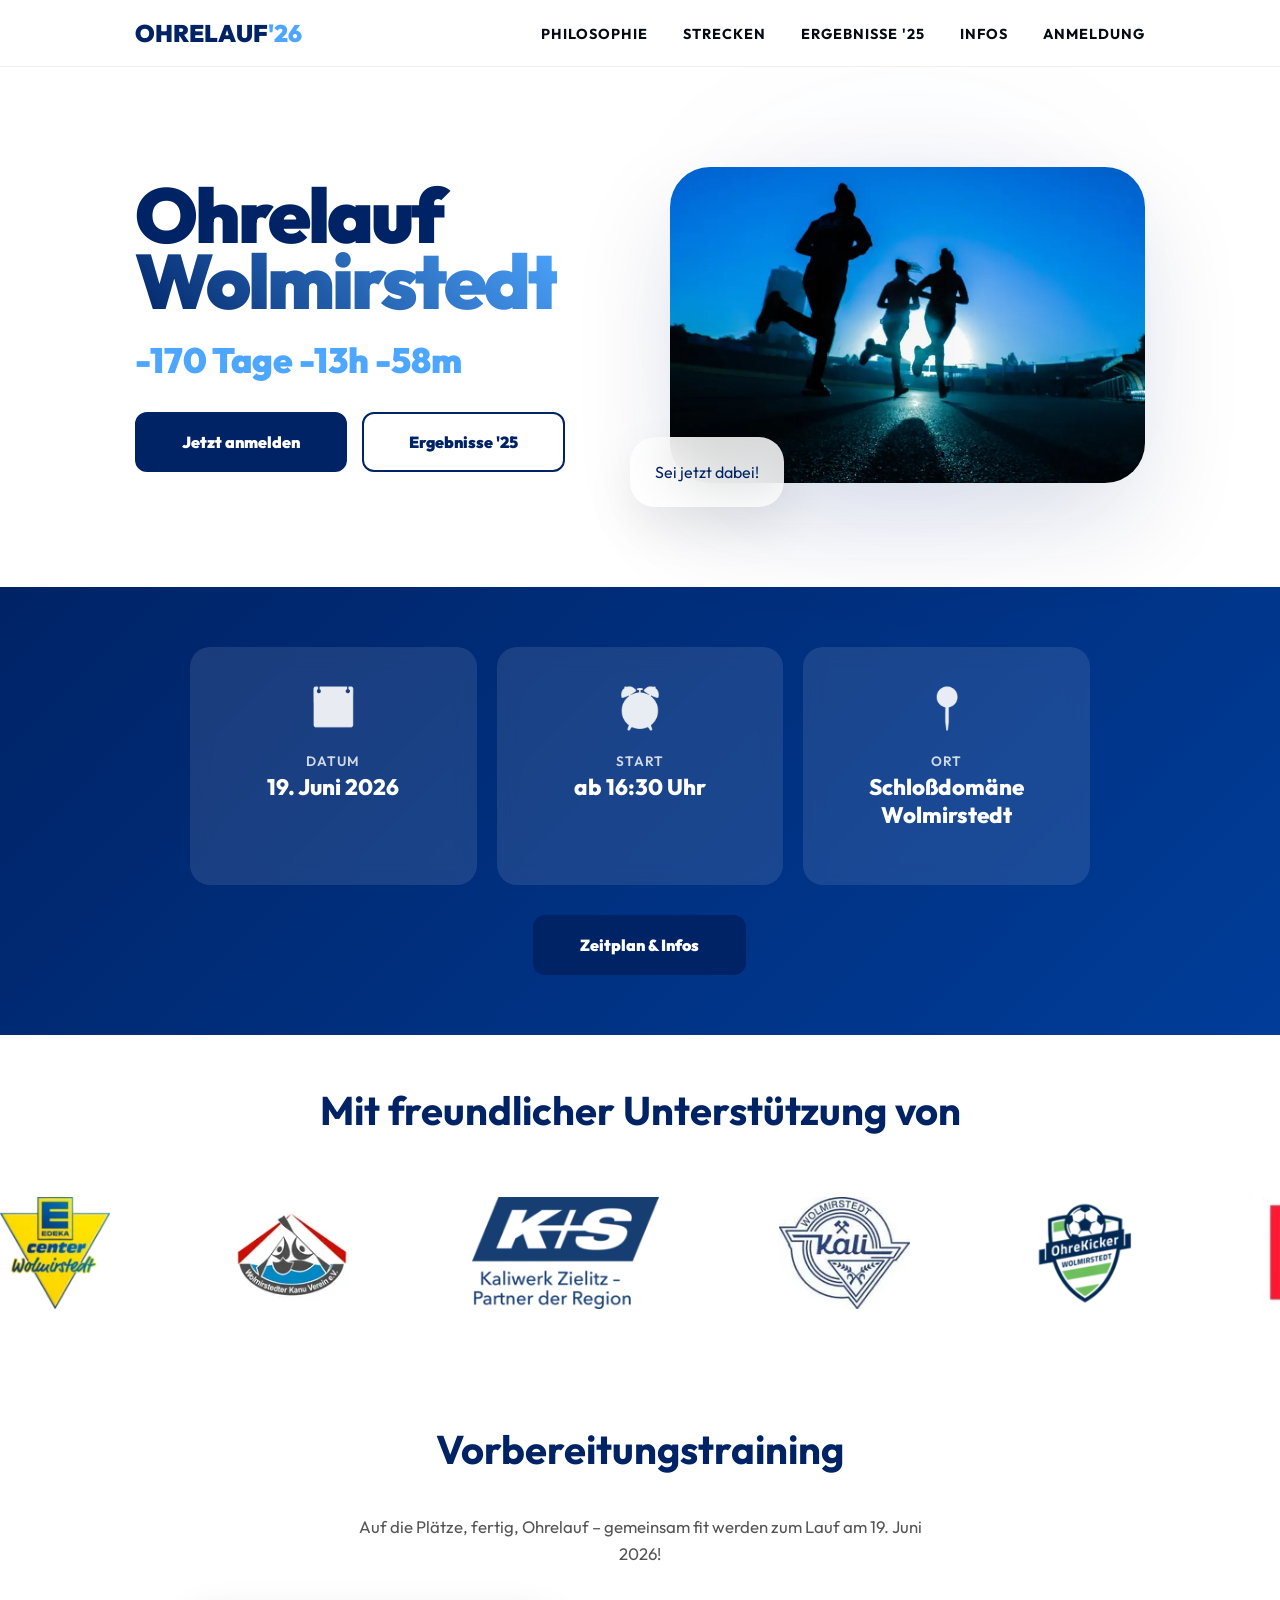
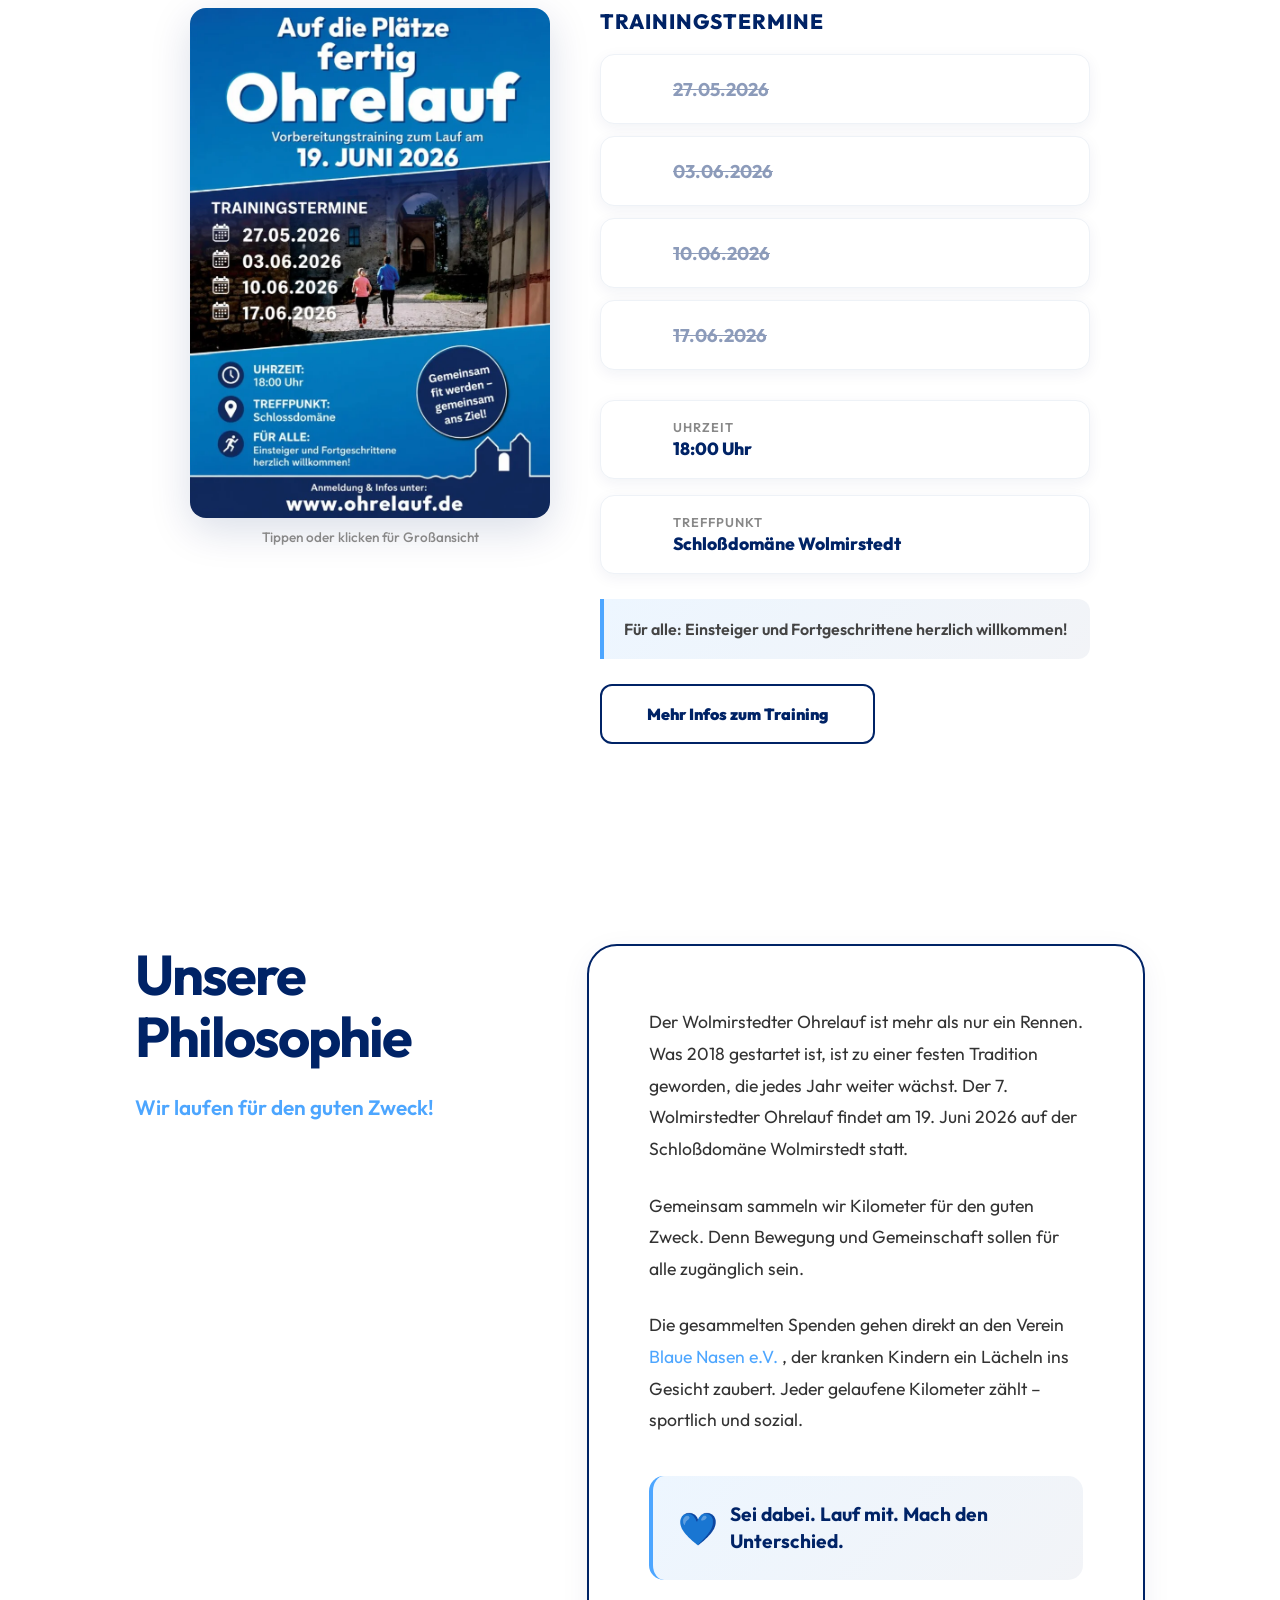
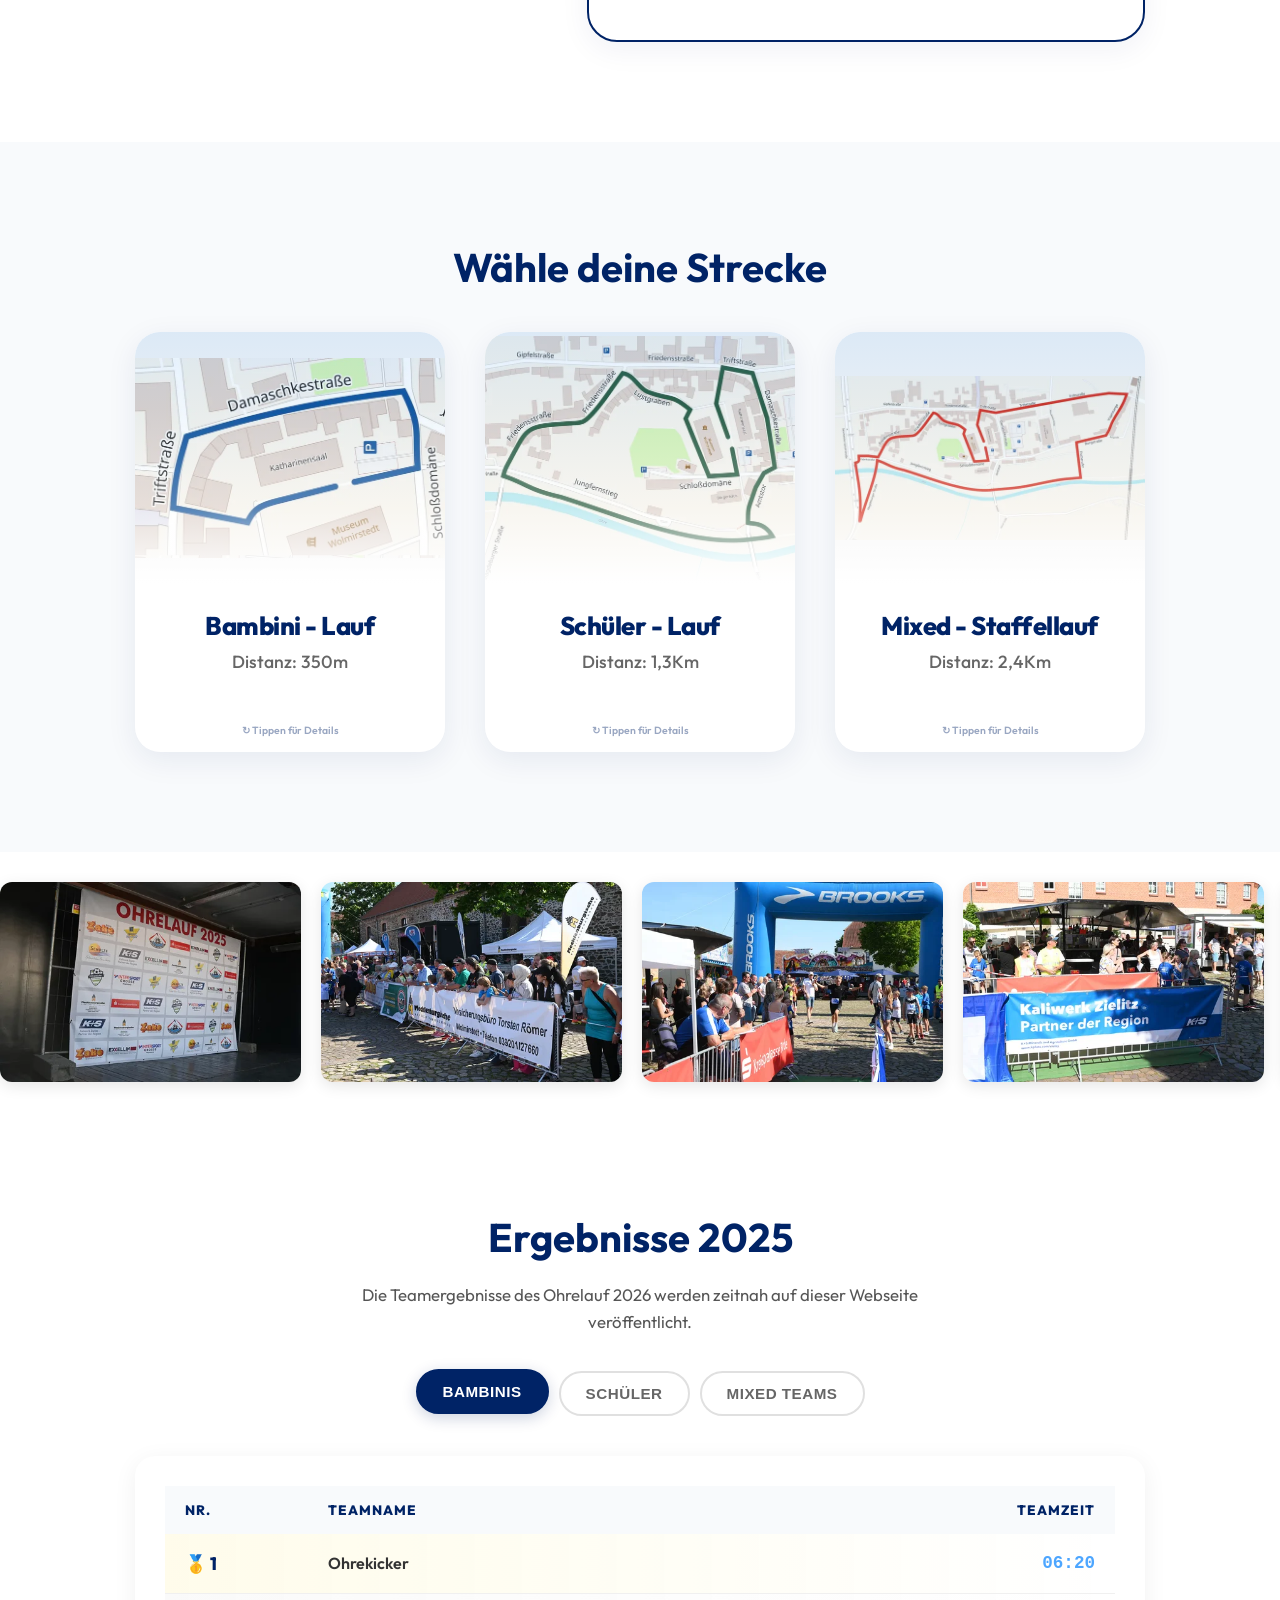
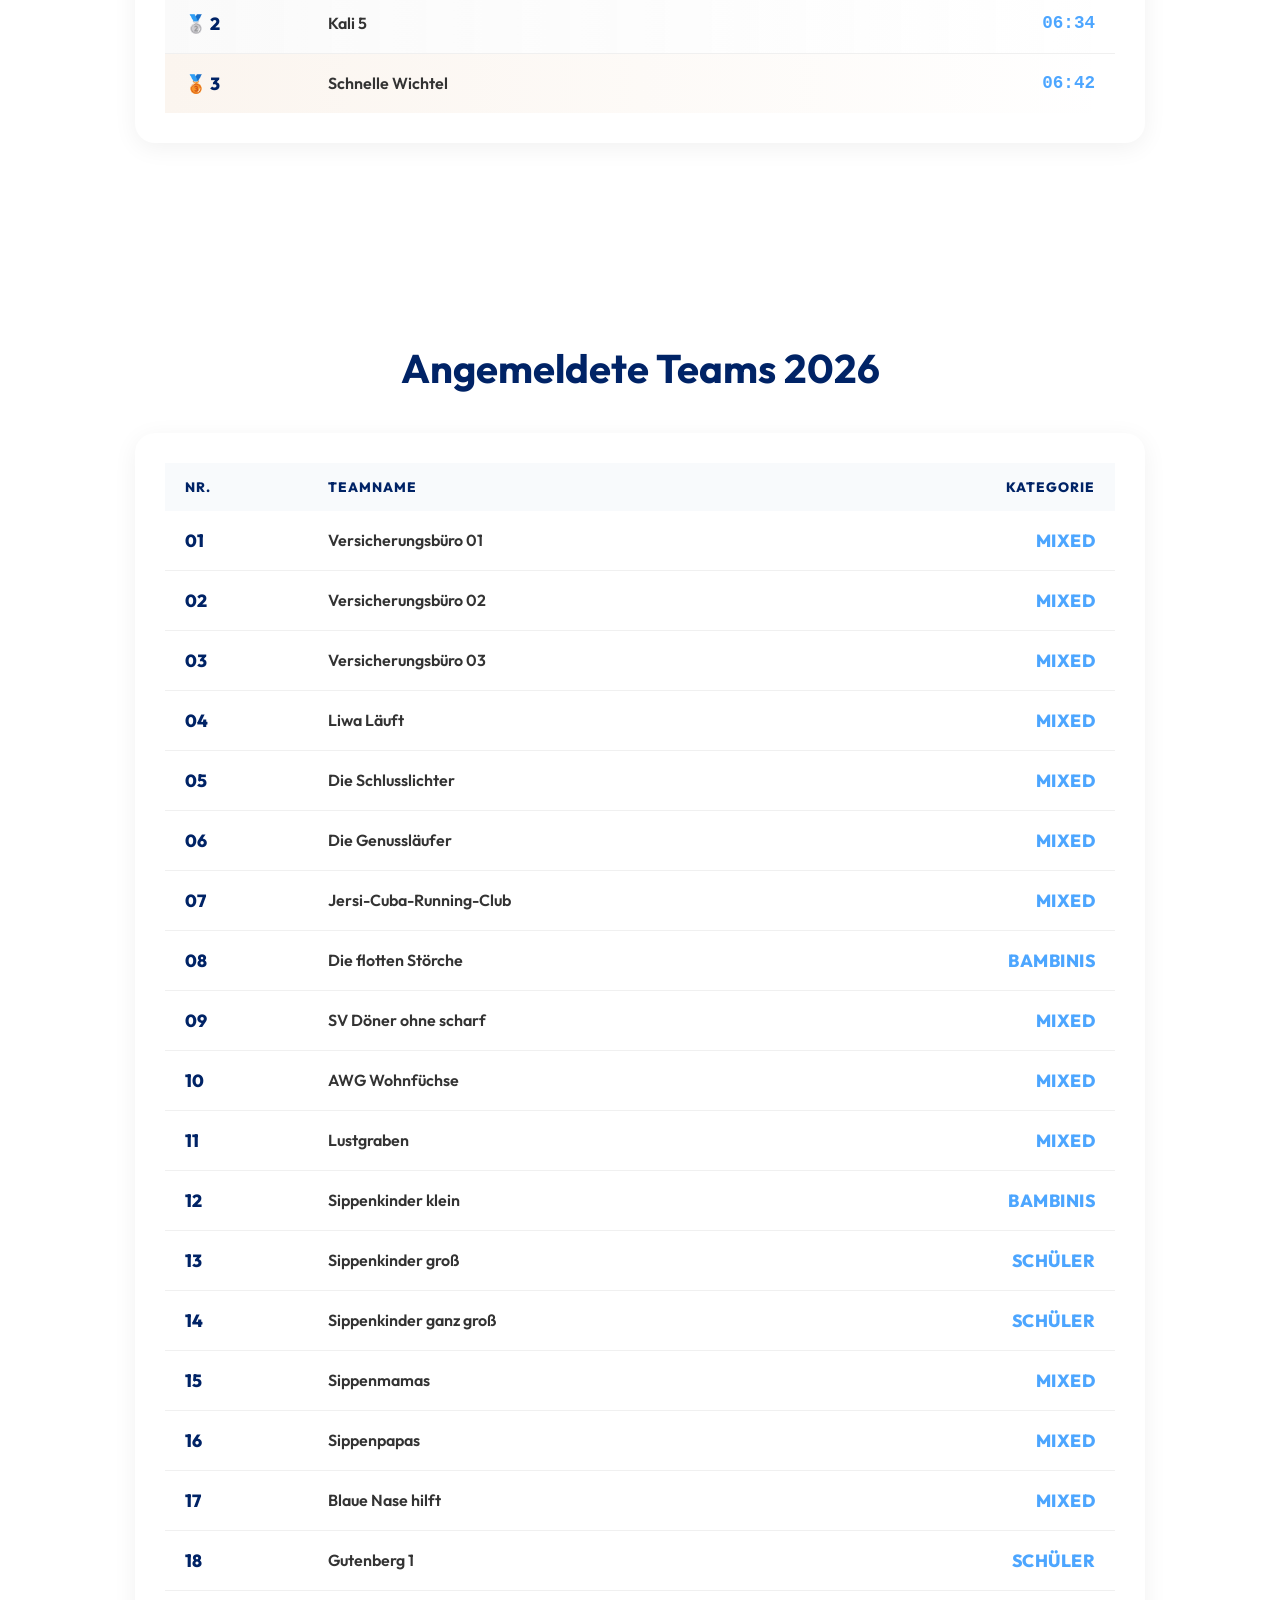
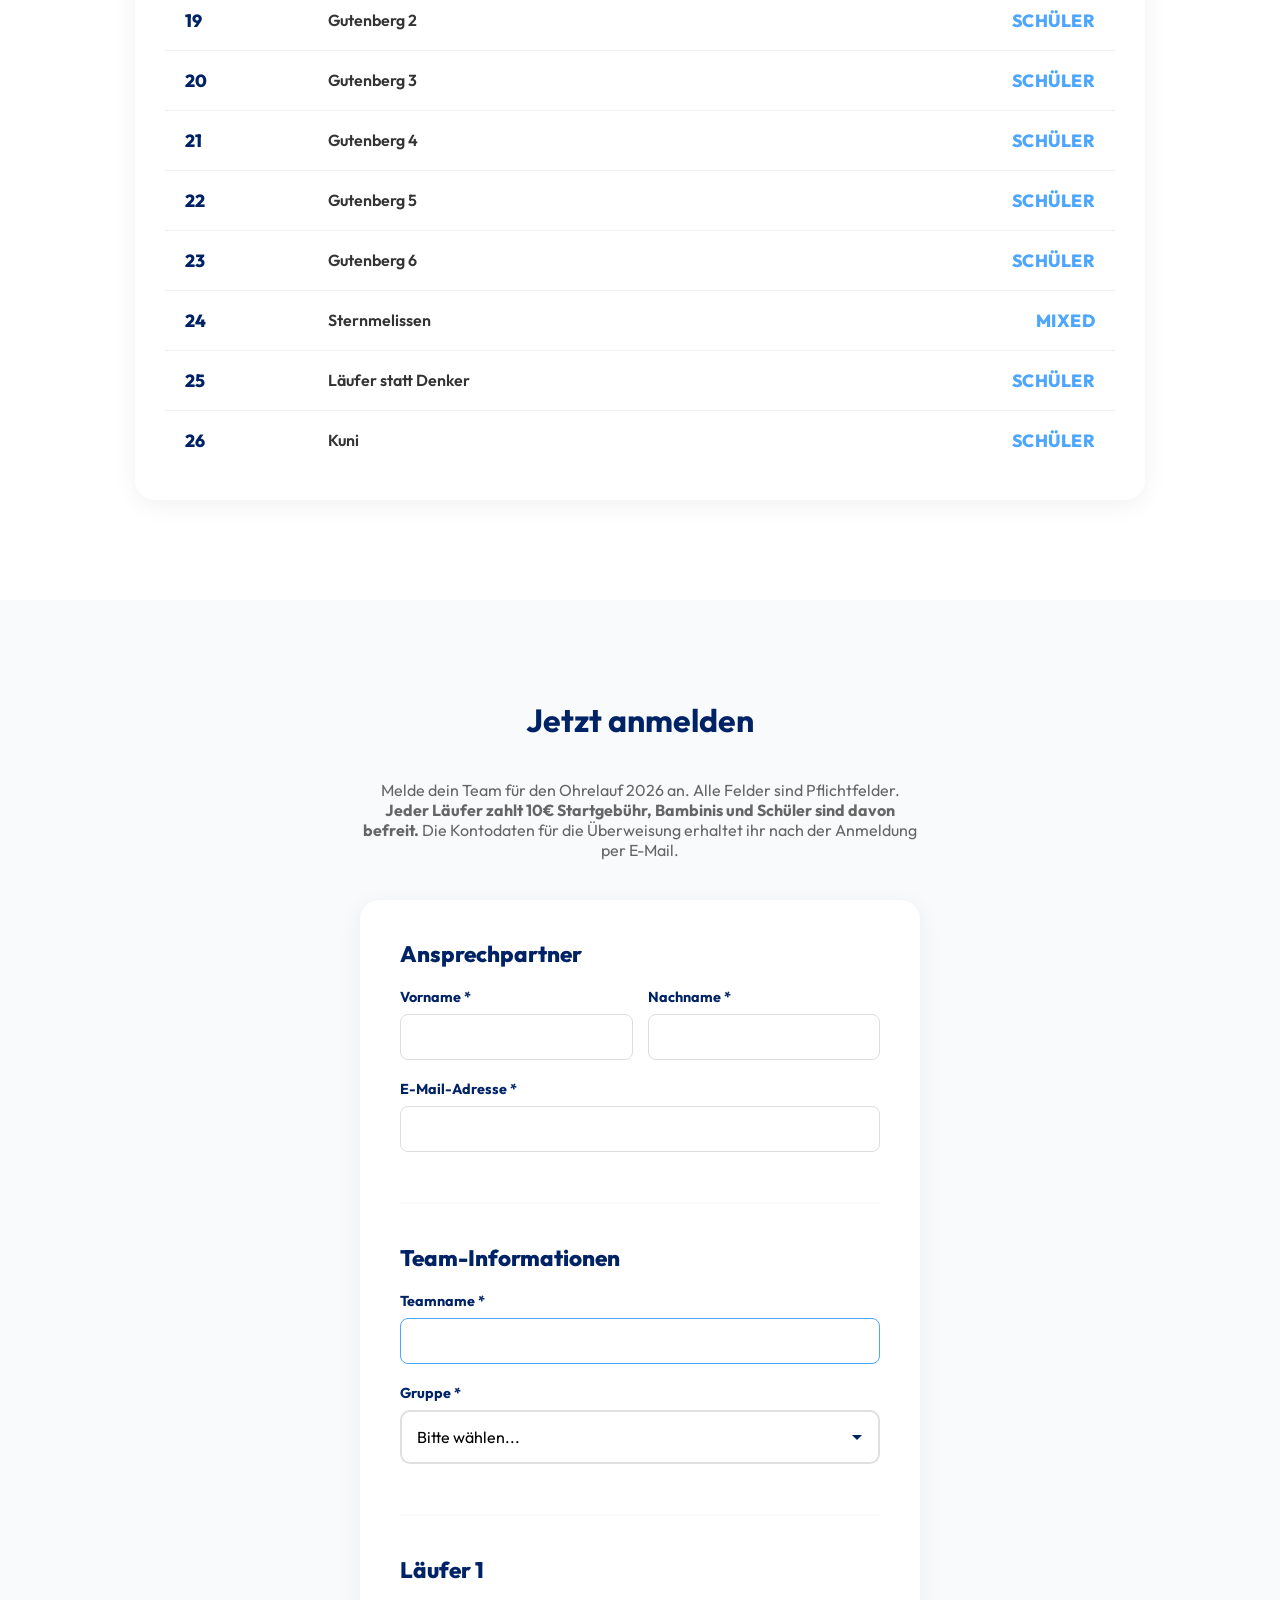
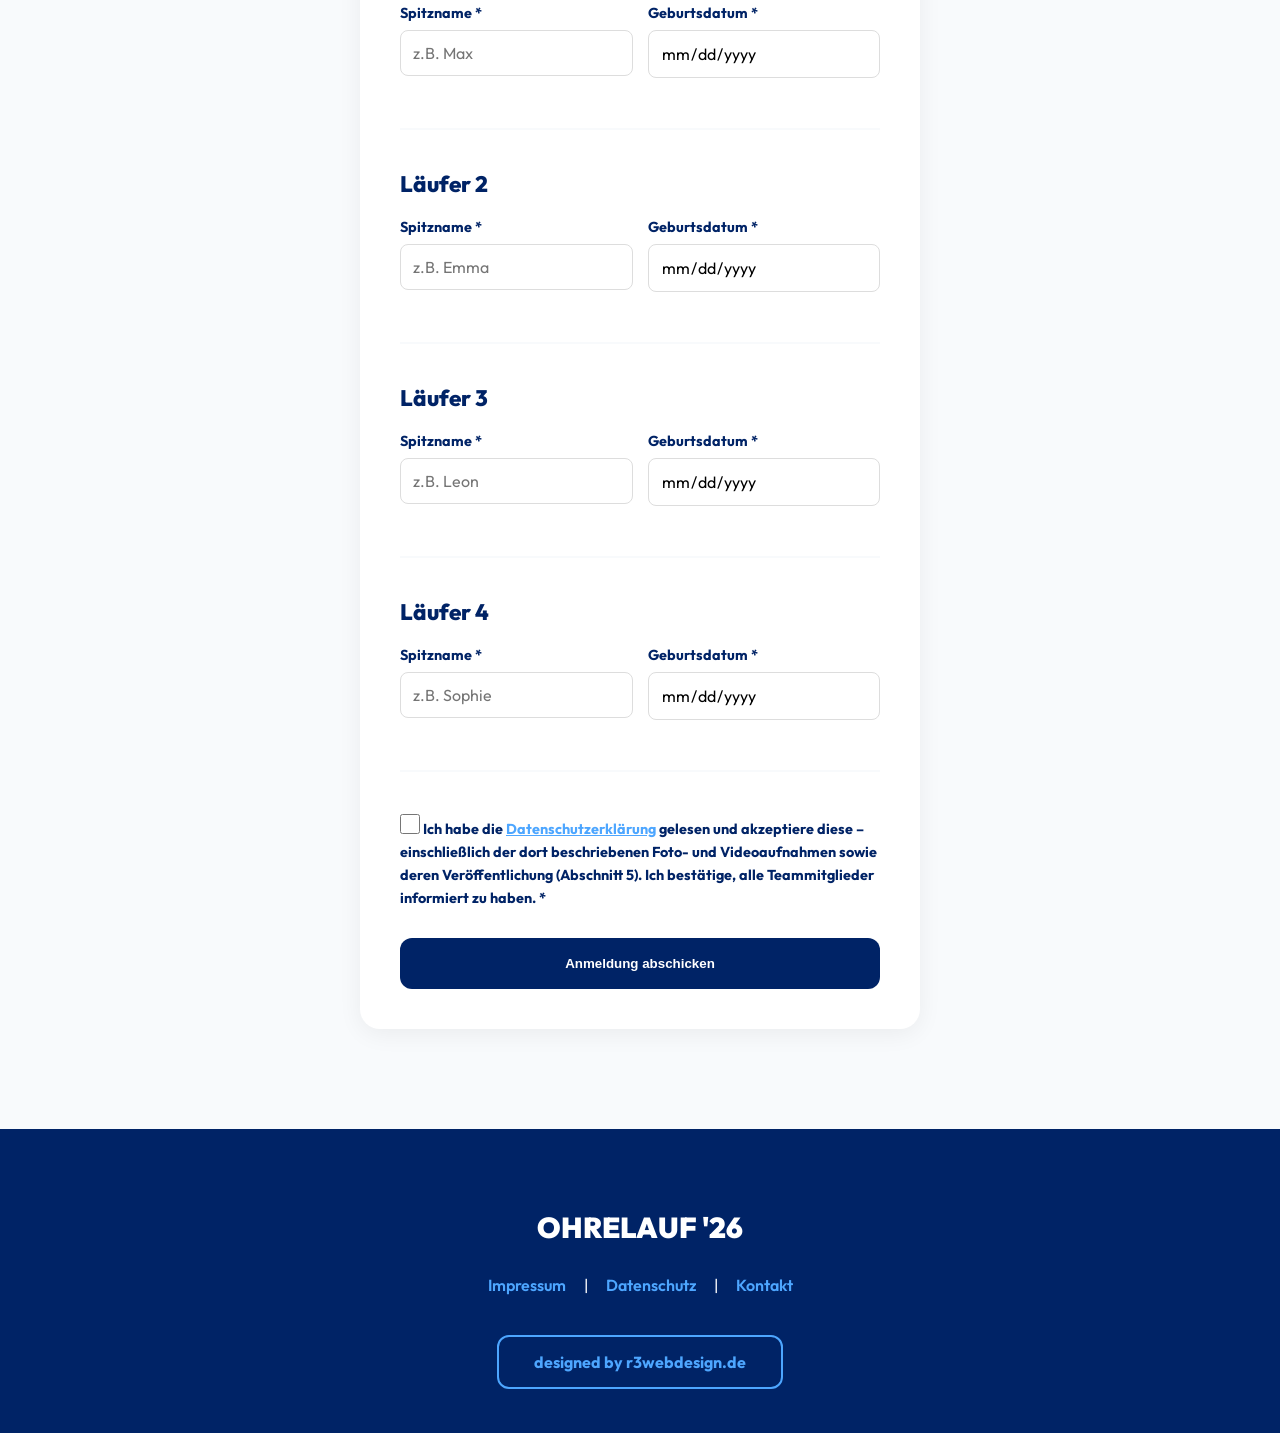
==== index.html @ 2ce55c3b "reame logos" ====
<!DOCTYPE html>
<html lang="de">
<head>
<meta charset="UTF-8">
<meta name="viewport" content="width=device-width, initial-scale=1.0, maximum-scale=1.0">
<title>Wolmirstedter Ohrelauf 2026 | Spendenlauf in Wolmirstedt</title>
<meta name="description" content="Der Wolmirstedter Ohrelauf 2026 am 19. Juni um 16:00 Uhr auf der Schloßdomäne - Ein Spendenlauf für einen guten Zweck. Unterstützt von Mecklenburgische Versicherung Torsten Römer.">

<!-- Schema.org Event Markup (JSON-LD) -->
<script type="application/ld+json">
{
"@context": "https://schema.org",
"@type": "SportsEvent",
"name": "Wolmirstedter Ohrelauf 2026",
"description": "Spendenlauf in Wolmirstedt für einen guten Zweck",
"startDate": "2026-06-19T16:00:00+02:00",
"endDate": "2026-06-19T19:00:00+02:00",
"eventStatus": "https://schema.org/EventScheduled",
"eventAttendanceMode": "https://schema.org/OfflineEventAttendanceMode",
"location": {
"@type": "Place",
"name": "Schloßdomäne Wolmirstedt",
"address": {
"@type": "PostalAddress",
"streetAddress": "Schloßdomäne",
"addressLocality": "Wolmirstedt",
"addressRegion": "Sachsen-Anhalt",
"postalCode": "39326",
"addressCountry": "DE"
}
},
"organizer": {
"@type": "Organization",
"name": "Mecklenburgische Versicherung Torsten Römer"
},
"sponsor": {
"@type": "Organization",
"name": "Mecklenburgische Versicherung Torsten Römer"
}
}
</script>

<!-- Open Graph für Social Media -->
<meta property="og:title" content="Wolmirstedter Ohrelauf 2026 | 19. Juni 2026">
<meta property="og:description" content="Spendenlauf auf der Schloßdomäne Wolmirstedt - Laufen für den guten Zweck am 19. Juni 2026 um 16:00 Uhr">
<meta property="og:type" content="website">
<meta property="og:locale" content="de_DE">

<!-- Fonts -->
<link href="https://fonts.googleapis.com/css2?family=Outfit:wght@300;400;700;900&display=swap" rel="stylesheet">
<link rel="stylesheet" href="style.css">
</head>

<body class="is-home">
<section class="mobile-splash">
<div class="splash-bg"></div>
<div class="splash-ui-stack">
<div class="hero">
<div class="title-wrap">
<span class="pre-title">WOLMIRSTEDTER</span>
<h1 class="main-title">
OHRELAUF
<span class="year">2026</span>
</h1>
</div>
<p class="sponsor-label">by Mecklenburgische Versicherung Torsten Römer</p>
</div>
<div class="bottom-group">
<div class="timer-mob">
<span id="days-count" class="days-big">--</span>
<label>Tage bis zum Start</label>
</div>
</div>
<!-- SWIPE RAUS aus bottom-group! -->
<div class="swipe-area">
<div class="arrow-up">↑</div>
<span class="swipe-text">Wischen zum Start</span>
</div>
</div>
</section>

<div class="page-wrapper">
<header class="header">
<div class="container header-grid">
<div class="logo">OHRELAUF<span>'26</span></div>
<!-- BURGER BUTTON für Mobile -->
<button id="burger-btn" class="burger-btn" aria-label="Menü">
<span></span>
<span></span>
<span></span>
</button>
<nav class="nav" id="main-nav">
<ul>
<li><a href="#philosophie">Philosophie</a></li>
<li><a href="#strecken">Strecken</a></li>
<li><a href="#ergebnisse">Ergebnisse '25</a></li>
<li><a href="infos/">Infos</a></li>
<li><a href="#anmeldung">Anmeldung</a></li>
</ul>
</nav>
</div>
</header>

<main>
<section class="hero-desktop">
<div class="container hero-grid">
<div class="hero-text">
<h1>Ohrelauf <br><span class="gradient">Wolmirstedt</span></h1>
<div id="timer-desk" class="countdown">-- Tage -- h</div>
<div class="hero-buttons">
<a href="#anmeldung" class="btn-primary">Jetzt anmelden</a>
<a href="#ergebnisse" class="btn-secondary">Ergebnisse '25</a>
</div>
</div>
<div class="hero-img-stack">
<div class="glow"></div>
<img src="images/vorhang.webp" class="main-img">
<a href="#anmeldung" class="stats-card">
<span class="val">Sei jetzt dabei!</span>
</a>
</div>
</div>
</section>

<!-- Event Info Banner -->
<section class="event-info">
<div class="container">
<div class="info-grid">
<div class="info-item">
<span class="info-icon"></span>
<div class="info-text">
<span class="info-label">Datum</span>
<span class="info-value">19. Juni 2026</span>
</div>
</div>
<div class="info-item">
<span class="info-icon"></span>
<div class="info-text">
<span class="info-label">Start</span>
<span class="info-value">ab 16:30 Uhr</span>
</div>
</div>
<a href="https://www.google.com/maps/dir/?api=1&destination=Schloßdomäne,39326+Wolmirstedt" 
target="_blank" 
class="info-item clickable">
<span class="info-icon"></span>
<div class="info-text">
<span class="info-label">Ort</span>
<span class="info-value">Schloßdomäne Wolmirstedt</span>
<span class="info-hint">→ Route planen</span>
</div>
</a>
<a href="infos/" class="btn-primary info-grid-cta">Zeitplan & Infos</a>
</div>
</div>
</section>

<section class="logo-marquee-section" aria-label="Partner und Unterstützer">
<h2 class="section-title centered">Mit freundlicher Unterstützung von</h2>
<div class="marquee logo-marquee">
<div class="marquee-content" id="logo-marquee-content">
<img src="images/logos/edeka-wolmirstedt.webp" alt="Edeka Wolmirstedt" class="logo-marquee-img" width="118" height="120" loading="lazy" decoding="async">
<img src="images/logos/kanuverein.webp" alt="Kanuverein" class="logo-marquee-img" width="131" height="120" loading="lazy" decoding="async">
<img src="images/logos/ks-zielitz.webp" alt="K + S Zielitz" class="logo-marquee-img" width="200" height="120" loading="lazy" decoding="async">
<img src="images/logos/sv-kali-zielitz.webp" alt="SV Kali Zielitz" class="logo-marquee-img" width="140" height="120" loading="lazy" decoding="async">
<img src="images/logos/ohre-kicker.webp" alt="Ohre Kicker" class="logo-marquee-img" width="120" height="120" loading="lazy" decoding="async">
<img src="images/logos/sparkasse-boerde.webp" alt="Sparkasse Börde" class="logo-marquee-img" width="200" height="95" loading="lazy" decoding="async">
<img src="images/logos/mecklenburgische-roemer.webp" alt="Mecklenburgische Torsten Römer" class="logo-marquee-img" width="194" height="120" loading="lazy" decoding="async">
</div>
</div>
</section>

<section id="vorbereitung" class="section training-section">
<div class="container">
<h2 class="section-title centered">Vorbereitungs&shy;training</h2>
<p class="training-intro centered">Auf die Plätze, fertig, Ohrelauf – gemeinsam fit werden zum Lauf am 19. Juni 2026!</p>
<div class="training-grid">
<figure class="training-flyer-wrap">
<img src="images/training-flyer-400.webp"
srcset="images/training-flyer-400.webp 400w, images/training-flyer-800.webp 723w"
sizes="(min-width: 900px) 420px, calc(100% - 40px)"
alt="Flyer Vorbereitungstraining Ohrelauf: Termine 27.05., 03.06., 10.06. und 17.06.2026, jeweils 18:00 Uhr, Treffpunkt Schloßdomäne Wolmirstedt"
class="training-flyer"
onclick="openLightbox('images/training-flyer.webp')"
loading="lazy"
width="723"
height="1024">
<figcaption class="training-flyer-hint">Tippen oder klicken für Großansicht</figcaption>
</figure>
<div class="training-details">
<h3 class="training-details-title">Trainingstermine</h3>
<ul class="training-dates">
<li class="training-date" data-date="2026-05-27">
<span class="info-icon" aria-hidden="true"></span>
<time datetime="2026-05-27">27.05.2026</time>
</li>
<li class="training-date" data-date="2026-06-03">
<span class="info-icon" aria-hidden="true"></span>
<time datetime="2026-06-03">03.06.2026</time>
</li>
<li class="training-date" data-date="2026-06-10">
<span class="info-icon" aria-hidden="true"></span>
<time datetime="2026-06-10">10.06.2026</time>
</li>
<li class="training-date" data-date="2026-06-17">
<span class="info-icon" aria-hidden="true"></span>
<time datetime="2026-06-17">17.06.2026</time>
</li>
</ul>
<div class="training-meta">
<div class="training-meta-item">
<span class="info-icon" aria-hidden="true"></span>
<div>
<span class="training-meta-label">Uhrzeit</span>
<span class="training-meta-value">18:00 Uhr</span>
</div>
</div>
<div class="training-meta-item">
<span class="info-icon" aria-hidden="true"></span>
<div>
<span class="training-meta-label">Treffpunkt</span>
<a href="https://www.google.com/maps/dir/?api=1&destination=Schloßdomäne,39326+Wolmirstedt" target="_blank" rel="noopener noreferrer" class="training-meta-value training-meta-link">Schloßdomäne Wolmirstedt</a>
</div>
</div>
</div>
<p class="training-note">Für alle: Einsteiger und Fortgeschrittene herzlich willkommen!</p>
<a href="infos/#vorbereitung" class="btn-secondary training-more-link">Mehr Infos zum Training</a>
</div>
</div>
</div>
</section>

<section id="philosophie" class="section">
<div class="container">
<div class="philosophy-grid">
<!-- Linke Seite: Headline & Tagline -->
<div class="phil-left">
<h2 class="section-title">Unsere<br>Philosophie</h2>
<p class="phil-tagline">Wir laufen für den guten Zweck!</p>
</div>
<!-- Rechte Seite: Content -->
<div class="phil-right">
<p class="phil-text">
Der Wolmirstedter Ohrelauf ist mehr als nur ein Rennen. Was 2018 gestartet ist, 
ist zu einer festen Tradition geworden, die jedes Jahr weiter wächst. Der 7. Wolmirstedter Ohrelauf
findet am 19. Juni 2026 auf der Schloßdomäne Wolmirstedt statt.
</p>
<p class="phil-text">
Gemeinsam sammeln wir Kilometer für den guten Zweck. Denn Bewegung und Gemeinschaft sollen 
für alle zugänglich sein.
</p>
<p class="phil-text">
Die gesammelten Spenden gehen direkt an den Verein <a style="text-decoration: none;" href="https://www.blauenasehilft.de/" target="_blank" rel="noopener noreferrer">
<span style="color: var(--brand-light);">Blaue Nasen e.V.</span>
</a>, 
der kranken Kindern ein Lächeln ins Gesicht zaubert. Jeder gelaufene Kilometer 
zählt – sportlich und sozial.
</p>
<div class="phil-cta">
<span class="cta-icon">💙</span>
<span>Sei dabei. Lauf mit. Mach den Unterschied.</span>
</div>
</div>
</div>
</div>
</section>

<section id="strecken" class="section gray">
<div class="container">
<h2 class="section-title centered">Wähle deine Strecke</h2>
<div class="card-grid">
<!-- Karte 1 -->
<div class="flip-card" onclick="this.classList.toggle('flipped')">
<div class="card-inner">
<div class="card-front">
<div class="c-img"><img src="images/strecke_01.webp" alt="Streckenplan Bambini-Lauf: 350 Meter, Route blau" width="640" height="413" loading="lazy" decoding="async"></div>
<div class="c-content">
<h3>Bambini - Lauf</h3>
<p>Distanz: 350m</p>
<span class="card-hint">↻ Tippen für Details</span>
</div>
</div>
<div class="card-back">
<h3>Details</h3>
<p>Start: 16:45 Uhr<br>Distanz: 350m<br>Route: Blau<br>Alter: Bis 7Jahre</p>
<span class="card-hint">↻ Zurück</span>
</div>
</div>
</div>
<!-- Karte 2 -->
<div class="flip-card" onclick="this.classList.toggle('flipped')">
<div class="card-inner">
<div class="card-front">
<div class="c-img"><img src="images/strecke_02.webp" alt="Streckenplan Schüler-Lauf: 1,3 km, Route grün" width="640" height="503" loading="lazy" decoding="async"></div>
<div class="c-content">
<h3>Schüler - Lauf</h3>
<p>Distanz: 1,3Km</p>
<span class="card-hint">↻ Tippen für Details</span>
</div>
</div>
<div class="card-back">
<h3>Details</h3>
<p>Start: 17:00 Uhr<br>Distanz: 1,3 Km<br>Route: Grün<br>Alter: Bis 16 Jahren</p>
<span class="card-hint">↻ Zurück</span>
</div>
</div>
</div>
<!-- Karte 3 -->
<div class="flip-card" onclick="this.classList.toggle('flipped')">
<div class="card-inner">
<div class="card-front">
<div class="c-img"><img src="images/strecke_03.webp" alt="Streckenplan Mixed-Staffellauf: 2,4 km, Route rot" width="640" height="340" loading="lazy" decoding="async"></div>
<div class="c-content">
<h3>Mixed - Staffellauf</h3>
<p>Distanz: 2,4Km</p>
<span class="card-hint">↻ Tippen für Details</span>
</div>
</div>
<div class="card-back">
<h3>Details</h3>
<p>Start: 17:45 Uhr<br>Distanz: 2,4 Km<br>Route: Rot<br>4er Teams Mixed</p>
<span class="card-hint">↻ Zurück</span>
</div>
</div>
</div>
</div>
</div>
</section>

<!-- FOTO ENDLOS SCHLEFIE -->

<section class="photo-marquee-section">
<div class="marquee">
<div class="marquee-content" id="marquee-content">
<img src="images/rueckblick1-thumb.webp" data-full="images/rueckblick1.webp" alt="Laufbild vom Ohrelauf" class="marquee-img" width="320" height="200" loading="lazy" decoding="async" onclick="openLightbox(this.dataset.full)">
<img src="images/rueckblick2-thumb.webp" data-full="images/rueckblick2.webp" alt="Laufbild vom Ohrelauf" class="marquee-img" width="320" height="200" loading="lazy" decoding="async" onclick="openLightbox(this.dataset.full)">
<img src="images/rueckblick3-thumb.webp" data-full="images/rueckblick3.webp" alt="Laufbild vom Ohrelauf" class="marquee-img" width="320" height="200" loading="lazy" decoding="async" onclick="openLightbox(this.dataset.full)">
<img src="images/rueckblick4-thumb.webp" data-full="images/rueckblick4.webp" alt="Laufbild vom Ohrelauf" class="marquee-img" width="320" height="200" loading="lazy" decoding="async" onclick="openLightbox(this.dataset.full)">
<img src="images/rueckblick5-thumb.webp" data-full="images/rueckblick5.webp" alt="Laufbild vom Ohrelauf" class="marquee-img" width="320" height="200" loading="lazy" decoding="async" onclick="openLightbox(this.dataset.full)">
<img src="images/rueckblick6-thumb.webp" data-full="images/rueckblick6.webp" alt="Laufbild vom Ohrelauf" class="marquee-img" width="320" height="200" loading="lazy" decoding="async" onclick="openLightbox(this.dataset.full)">
<img src="images/rueckblick7-thumb.webp" data-full="images/rueckblick7.webp" alt="Laufbild vom Ohrelauf" class="marquee-img" width="320" height="200" loading="lazy" decoding="async" onclick="openLightbox(this.dataset.full)">
<img src="images/rueckblick8-thumb.webp" data-full="images/rueckblick8.webp" alt="Laufbild vom Ohrelauf" class="marquee-img" width="320" height="200" loading="lazy" decoding="async" onclick="openLightbox(this.dataset.full)">
<img src="images/rueckblick9-thumb.webp" data-full="images/rueckblick9.webp" alt="Laufbild vom Ohrelauf" class="marquee-img" width="320" height="200" loading="lazy" decoding="async" onclick="openLightbox(this.dataset.full)">
<img src="images/rueckblick10-thumb.webp" data-full="images/rueckblick10.webp" alt="Laufbild vom Ohrelauf" class="marquee-img" width="320" height="200" loading="lazy" decoding="async" onclick="openLightbox(this.dataset.full)">
<img src="images/rueckblick11-thumb.webp" data-full="images/rueckblick11.webp" alt="Laufbild vom Ohrelauf" class="marquee-img" width="320" height="200" loading="lazy" decoding="async" onclick="openLightbox(this.dataset.full)">
<img src="images/rueckblick12-thumb.webp" data-full="images/rueckblick12.webp" alt="Laufbild vom Ohrelauf" class="marquee-img" width="320" height="200" loading="lazy" decoding="async" onclick="openLightbox(this.dataset.full)">
<img src="images/rueckblick13-thumb.webp" data-full="images/rueckblick13.webp" alt="Laufbild vom Ohrelauf" class="marquee-img" width="320" height="200" loading="lazy" decoding="async" onclick="openLightbox(this.dataset.full)">
<img src="images/rueckblick14-thumb.webp" data-full="images/rueckblick14.webp" alt="Laufbild vom Ohrelauf" class="marquee-img" width="320" height="200" loading="lazy" decoding="async" onclick="openLightbox(this.dataset.full)">
<img src="images/rueckblick15-thumb.webp" data-full="images/rueckblick15.webp" alt="Laufbild vom Ohrelauf" class="marquee-img" width="320" height="200" loading="lazy" decoding="async" onclick="openLightbox(this.dataset.full)">
</div>
</div>
</section>

<section id="ergebnisse" class="section">
<div class="container">
<h2 class="section-title centered">Ergebnisse 2025</h2>
<p class="results-intro centered">Die Teamergebnisse des Ohrelauf 2026 werden zeitnah auf dieser Webseite veröffentlicht.</p>
<!-- Tab Navigation -->
<div class="results-tabs">
<button class="tab-btn active" data-tab="bambinis">Bambinis</button>
<button class="tab-btn" data-tab="schueler">Schüler</button>
<button class="tab-btn" data-tab="mixed">Mixed Teams</button>
</div>
<!-- Tab Content wird dynamisch geladen -->
<div class="results-wrap">
<div class="tab-panel active" id="bambinis">
<table class="results" id="table-bambinis">
<!-- Wird per JS gefüllt -->
</table>
</div>
<div class="tab-panel is-hidden" id="schueler">
<table class="results" id="table-schueler">
<!-- Wird per JS gefüllt -->
</table>
</div>
<div class="tab-panel is-hidden" id="mixed">
<table class="results" id="table-mixed">
<!-- Wird per JS gefüllt -->
</table>
</div>
</div>
</div>
</section>

<section id="starterliste" class="section">
<div class="container">
<h2 class="section-title centered">Angemeldete Teams 2026</h2>
<div class="results-wrap">
<table class="results">
<thead>
<tr>
<th>Nr.</th>
<th>Teamname</th>
<th>Kategorie</th>
</tr>
</thead>
<tbody id="teams-list-body">
</tbody>
</table>
</div>
</div>
</section>

<section id="anmeldung" class="section gray">
<div class="container-small">
<h2 class="section-title centered">Jetzt anmelden</h2>
<p class="centered" style="margin-bottom: 40px; color: #666;">
Melde dein Team für den Ohrelauf 2026 an. Alle Felder sind Pflichtfelder. <strong>Jeder Läufer zahlt 10€ Startgebühr,
Bambinis und Schüler sind davon befreit.
</strong>
Die Kontodaten für die Überweisung erhaltet ihr nach der Anmeldung per E-Mail.
</p>
<form action="https://api.web3forms.com/submit" method="POST" class="anmelde-form" id="anmeldeForm">
<!-- Web3Forms Config -->
<input type="hidden" name="access_key" value="db1440e4-b9d3-40d4-81d2-76eededdca7c">
<input type="hidden" name="subject" value="Neue Anmeldung für den Ohrelauf 2026">
<input type="hidden" name="from_name" value="Ohrelauf Webseite">
<input type="checkbox" name="botcheck" class="hidden" style="display: none;">
<!-- Ansprechpartner -->
<div class="form-section">
<h3 class="form-section-title">Ansprechpartner</h3>
<div class="form-row">
<div class="form-group">
<label for="vorname">Vorname *</label>
<input type="text" id="vorname" name="Vorname_Ansprechpartner" required>
</div>
<div class="form-group">
<label for="nachname">Nachname *</label>
<input type="text" id="nachname" name="Nachname_Ansprechpartner" required>
</div>
</div>
<div class="form-group">
<label for="email">E-Mail-Adresse *</label>
<input type="email" id="email" name="email" required>
</div>
</div>

<!-- Team-Informationen -->
<div class="form-section">
<h3 class="form-section-title">Team-Informationen</h3>
<div class="form-group">
<label for="teamname">Teamname *</label>
<input type="text" id="teamname" name="TEAM_NAME" required style="font-weight: bold; border-color: var(--brand-light);">
</div>
<div class="form-group">
<label for="gruppe">Gruppe *</label>
<select id="gruppe" name="Gewählte_Startgruppe" required>
<option value="">Bitte wählen...</option>
<option value="Bambinis">Bambinis (bis 7 Jahre)</option>
<option value="Schüler">Schüler (8-18 Jahre)</option>
<option value="Mixed">Mixed (über 18 Jahre)</option>
</select>
</div>
</div>

<!-- Läufer 1 -->
<div class="form-section">
<h3 class="form-section-title">Läufer 1</h3>
<div class="form-row">
<div class="form-group">
<label for="laufer1_spitzname">Spitzname *</label>
<input type="text" id="laufer1_spitzname" name="Läufer_1_Name" placeholder="z.B. Max" required>
</div>
<div class="form-group">
<label for="laufer1_geburtsdatum">Geburtsdatum *</label>
<input type="date" id="laufer1_geburtsdatum" name="Läufer_1_Geburt" placeholder="TT.MM.JJJJ" required>
</div>
</div>
</div>

<!-- Läufer 2 -->
<div class="form-section">
<h3 class="form-section-title">Läufer 2</h3>
<div class="form-row">
<div class="form-group">
<label for="laufer2_spitzname">Spitzname *</label>
<input type="text" id="laufer2_spitzname" name="Läufer_2_Name" placeholder="z.B. Emma" required>
</div>
<div class="form-group">
<label for="laufer2_geburtsdatum">Geburtsdatum *</label>
<input type="date" id="laufer2_geburtsdatum" name="Läufer_2_Geburt" placeholder="TT.MM.JJJJ" required>
</div>
</div>
</div>

<!-- Läufer 3 -->
<div class="form-section">
<h3 class="form-section-title">Läufer 3</h3>
<div class="form-row">
<div class="form-group">
<label for="laufer3_spitzname">Spitzname *</label>
<input type="text" id="laufer3_spitzname" name="Läufer_3_Name" placeholder="z.B. Leon" required>
</div>
<div class="form-group">
<label for="laufer3_geburtsdatum">Geburtsdatum *</label>
<input type="date" id="laufer3_geburtsdatum" name="Läufer_3_Geburt" placeholder="TT.MM.JJJJ" required>
</div>
</div>
</div>

<!-- Läufer 4 -->
<div class="form-section">
<h3 class="form-section-title">Läufer 4</h3>
<div class="form-row">
<div class="form-group">
<label for="laufer4_spitzname">Spitzname *</label>
<input type="text" id="laufer4_spitzname" name="Läufer_4_Name" placeholder="z.B. Sophie" required>
</div>
<div class="form-group">
<label for="laufer4_geburtsdatum">Geburtsdatum *</label>
<input type="date" id="laufer4_geburtsdatum" name="Läufer_4_Geburt" placeholder="TT.MM.JJJJ" required>
</div>
</div>
</div>

<!-- Datenschutz -->
<div class="form-group">
<label class="checkbox-label">
<input type="checkbox" name="Datenschutz_akzeptiert" value="Ja" required>
<span>Ich habe die <a href="datenschutz/" target="_blank" style="color: var(--brand-light);">Datenschutzerklärung</a> gelesen und akzeptiere diese – einschließlich der dort beschriebenen Foto- und Videoaufnahmen sowie deren Veröffentlichung (Abschnitt 5). Ich bestätige, alle Teammitglieder informiert zu haben. *</span>
</label>
</div>

<!-- Submit Button -->
<button type="submit" class="btn-primary full">Anmeldung abschicken</button>
</form>
</div>
</section>

<!-- Success Popup -->
<div id="successPopup" class="popup-overlay">
<div class="popup-content">
<div class="popup-icon">✅</div>
<h3>Anmeldung erfolgreich!</h3>
<p>Vielen Dank für deine Anmeldung zum Ohrelauf 2026.<br>Wir melden uns in Kürze bei dir!</p>
<button onclick="closePopup()" class="btn-primary">Verstanden</button>
</div>
</div>

</main>

<footer class="footer">
<div class="container centered">
<div class="footer-logo">OHRELAUF '26</div>
<div class="footer-nav">
<a href="../impressum/">Impressum</a> | <a href="../datenschutz/">Datenschutz</a> | <a href="../kontakt/">Kontakt</a>
</div>
<div class="portfolio-wrap">
<a href="https://r3webdesign.de" target="_blank" rel="noopener" class="r3-button">
<span class="r3-txt">designed by r3webdesign.de</span>
<span class="r3-flare"></span>
</a>
</div>
</div>
</footer>

<div id="lightbox" class="lightbox" onclick="closeLightbox()">
<span class="close-lightbox">&times;</span>
<img id="lightbox-img" src="" alt="Großansicht">
</div>

<script src="script.js"></script>

</body>
</html>
---- style.css ----
/* --- 1. CORE RESET --- */
* {
margin: 0;
padding: 0;
box-sizing: border-box;
-webkit-font-smoothing: antialiased;
}

:root {
--brand: #002366;
--brand-light: #4da6ff;
--yellow: #FFDE21;
--white: #ffffff;
--black: #050a14;
--gray: #f8fafc;
}

html {
overflow-x: hidden;
overflow-x: clip;
max-width: 100%;
}

body {
font-family: 'Outfit', sans-serif;
color: var(--black);
background: var(--white);
overflow-x: hidden;
overflow-x: clip;
width: 100%;
max-width: 100%;
}

/* --- 2. CONTAINER SYSTEM --- */
.container {
max-width: 1050px;
margin: 0 auto;
padding: 0 20px;
width: 100%;
min-width: 0;
}

.container-small {
max-width: 600px;
margin: 0 auto;
padding: 0 20px;
}

.centered {
text-align: center;
}

/* --- 3. MOBILE SPLASH (FIXIERTER VORHANG) --- */
.mobile-splash {
display: none; /* Hide on Desktop */
}

@media (max-width: 768px) {
/* Der Vorhang - nur auf Startseite sichtbar */
.mobile-splash {
display: none; /* Standardmäßig aus */
position: fixed;
top: 0;
left: 0;
width: 100%;
height: 100vh;
height: 100dvh;
z-index: 1;
flex-direction: column;
justify-content: flex-start;
align-items: center;
padding-top: 12dvh;
text-align: center;
color: white;
overflow: hidden;
}

/* NUR auf der Startseite einblenden */
body.is-home .mobile-splash {
display: flex;
}

.splash-ui-stack {
display: flex;
flex-direction: column;
align-items: center;
width: 100%;
padding: 0 12px;
box-sizing: border-box;
}

.splash-bg {
position: absolute;
top: 0;
left: 0;
width: 100%;
height: 100%;
background: linear-gradient(rgba(0,35,102,0.7), rgba(0,0,0,0.9)), 
url('images/vorhang.webp') center/cover;
z-index: -1;
}

.pre-title {
display: block;
color: var(--brand-light);
text-transform: uppercase;
letter-spacing: 4px;
font-weight: 400;
font-size: 1rem;
margin-bottom: 5px;
}

.main-title {
font-size: 3.5rem;
font-weight: 900;
line-height: 1;
}

.sponsor-label {
color: var(--yellow);
margin-top: 0.35rem;
text-align: center;
font-size: 0.5rem;
line-height: 1;
font-weight: 500;
letter-spacing: 0;
white-space: nowrap;
}

.timer-mob {
margin-top: auto;
margin-bottom: 12dvh;
}

.days-val {
display: block;
font-size: 6rem;
font-weight: 900;
color: var(--brand-light);
line-height: 1;
}

.timer-mob label {
font-size: 1.1rem;
font-weight: 700;
text-transform: uppercase;
}

.swipe-area {
position: absolute;
bottom: 3dvh;
left: 50%;
transform: translateX(-50%);
text-align: center;
width: 100%;
}

.arrow-up {
font-size: 2.5rem;
color: var(--white);
animation: swipeUp 2s infinite ease-in-out;
margin-bottom: 5px;
}

.swipe-text {
display: block;
font-size: 0.9rem;
color: rgba(255, 255, 255, 0.8);
text-transform: uppercase;
letter-spacing: 1px;
}

/* Page Wrapper - Standardmäßig KEIN margin-top */
.page-wrapper {
position: relative;
z-index: 10;
margin-top: 0;
background: var(--white);
min-height: auto;
max-width: 100%;
overflow-x: hidden;
overflow-x: clip;
}

/* NUR auf Startseite: margin-top + shadow */
body.is-home .page-wrapper {
margin-top: 100vh;
margin-top: 100dvh;
box-shadow: 0 -30px 60px rgba(0,0,0,0.4);
min-height: 100vh;
min-height: 100dvh;
}
}

/* Desktop Reset */
@media (min-width: 769px) {
.mobile-splash {
display: none !important;
}
.page-wrapper {
margin-top: 0 !important;
box-shadow: none !important;
}
}

.days-val {
display: block;
font-size: 6rem;
font-weight: 900;
color: var(--brand-light);
line-height: 1;
}

.timer-mob label {
font-size: 1.1rem;
font-weight: 700;
text-transform: uppercase;
}

.arrow-up {
font-size: 2.5rem;
color: var(--white);
animation: swipeUp 2s infinite ease-in-out;
margin-bottom: 5px;
}

.swipe-text {
display: block;
font-size: 0.9rem;
color: rgba(255, 255, 255, 0.8);
text-transform: uppercase;
letter-spacing: 1px;
}

/* --- 4. HEADER (SAUBER & MITTIG) --- */
.header {
background: rgba(255,255,255,0.95);
backdrop-filter: blur(15px);
position: sticky;
top: 0;
z-index: 1000;
padding: 18px 0;
border-bottom: 1px solid #eee;
}

.header-grid {
display: flex;
justify-content: space-between;
align-items: center;
}

.logo {
font-weight: 900;
font-size: 1.5rem;
color: var(--brand);
}

.logo span { color: var(--brand-light); }

.nav ul {
display: flex;
list-style: none; /* Keine Punkte! */
gap: 35px;
}

.nav a {
text-decoration: none;
color: var(--black);
font-weight: 700;
font-size: 0.9rem;
text-transform: uppercase;
letter-spacing: 1px;
}

@media (max-width: 768px) {
.nav { display: none; }
}

/* --- 5. DESKTOP HERO (KOMPAKT) --- */
.hero-desktop {
display: flex;
justify-content: center;
padding: 100px 0;
}

@media (max-width: 768px) {
.hero-desktop { display: none; }
}

.hero-grid {
display: grid;
grid-template-columns: 1fr 1fr;
max-width: 1050px;
gap: 60px;
align-items: center;
}

.hero-text h1 {
font-size: 4.8rem;
font-weight: 900;
line-height: 0.85;
color: var(--brand);
letter-spacing: -3px;
margin-bottom: 25px;
}

.gradient {
background: linear-gradient(45deg, var(--brand), var(--brand-light));
-webkit-background-clip: text;
-webkit-text-fill-color: transparent;
}

.countdown {
font-size: 2.2rem;
font-weight: 900;
color: var(--brand-light);
margin-bottom: 30px;
}

.hero-img-stack {
position: relative;
}

.main-img {
width: 100%;
border-radius: 40px;
position: relative;
z-index: 2;
box-shadow: 0 40px 100px rgba(0,35,102,0.12);
}

.glow {
position: absolute;
top: 50%; left: 50%; transform: translate(-50%, -50%);
width: 110%; height: 110%;
background: radial-gradient(circle, rgba(0,68,204,0.15) 0%, transparent 70%);
filter: blur(80px);
z-index: 1;
}

.stats-card {
position: absolute;
bottom: -20px; left: -40px;
background: rgba(255,255,255,0.85);
backdrop-filter: blur(25px);
padding: 25px;
border-radius: 25px;
z-index: 3;
box-shadow: 0 20px 50px rgba(0,0,0,0.08);
text-decoration: none;
color: var(--brand);
cursor: pointer;
}

.stats-card:hover {
color: var(--brand-light);
}

.stats-card:focus-visible {
outline: 3px solid var(--brand-light);
outline-offset: 3px;
}

/* --- 6. DIE 3 KARTEN --- */
/* === FLIP CARDS - MOBILE FIRST === */
.card-grid {
display: grid;
grid-template-columns: 1fr;
gap: 25px;
margin-top: 40px;
}

.flip-card {
height: 420px;
perspective: 1500px;
cursor: pointer;
transition: transform 0.2s ease;
position: relative;
}

.flip-card:active {
transform: scale(0.98);
}

.card-inner {
position: relative;
width: 100%;
height: 100%;
transition: transform 0.7s cubic-bezier(0.4, 0.2, 0.2, 1);
transform-style: preserve-3d;
}

.flip-card.flipped .card-inner {
transform: rotateY(180deg);
}

.card-front, .card-back {
position: absolute;
width: 100%;
height: 100%;
backface-visibility: hidden;
border-radius: 25px;
overflow: hidden;
box-shadow: 0 8px 30px rgba(0, 35, 102, 0.08);
}

/* FRONT CARD */
.card-front {
background: white;
display: flex;
flex-direction: column;
}

.c-img {
height: 60%;
overflow: hidden;
position: relative;
background: #f5f5f5;
}

.c-img img {
width: 100%;
height: 100%;
object-fit: contain;
object-position: center;
transition: transform 0.5s ease;
}

/* Gradient Overlay - NUR auf Vorderseite */
.card-front .c-img::after {
content: '';
position: absolute;
top: 0;
left: 0;
right: 0;
bottom: 0;
background: linear-gradient(to bottom, 
rgba(77, 166, 255, 0.15) 0%,
rgba(77, 166, 255, 0.08) 30%,
rgba(255, 255, 255, 0.3) 70%,
rgba(255, 255, 255, 1) 100%
);
pointer-events: none;
z-index: 1;
}

/* Explizit KEIN Gradient auf Rückseite */
.card-back::after,
.card-back::before {
display: none !important;
}

.flip-card:hover .c-img img {
transform: scale(1.03);
}

.c-content {
height: 40%;
padding: 25px 25px 15px 25px;
display: flex;
flex-direction: column;
justify-content: center;
align-items: center;
text-align: center;
position: relative;
}

.c-content h3 {
font-size: 1.6rem;
font-weight: 800;
color: var(--brand);
margin-bottom: 8px;
letter-spacing: -0.5px;
}

.c-content p {
font-size: 1.1rem;
color: #666;
font-weight: 500;
margin-bottom: 15px;
}

/* BACK CARD */
.card-back {
background: var(--brand); /* Solides Blau statt Gradient */
color: white;
transform: rotateY(180deg);
display: flex;
flex-direction: column;
justify-content: center;
align-items: center;
padding: 40px 30px 30px 30px;
text-align: center;
position: relative;
z-index: 2; /* Höher als Vorderseite */
}

.card-back h3 {
font-size: 1.8rem;
font-weight: 800;
margin-bottom: 30px;
letter-spacing: -0.5px;
}

.card-back p {
font-size: 1.15rem;
line-height: 2;
font-weight: 400;
opacity: 0.95;
margin-bottom: 20px;
}

.card-back br {
display: block;
margin: 8px 0;
}

/* CARD HINT - Nur einmal im Content */
.card-hint {
display: block;
font-size: 0.7rem;
font-weight: 600;
opacity: 0.4;
margin-top: auto;
transition: opacity 0.3s ease;
}

.card-front .card-hint {
color: var(--brand);
}

.card-back .card-hint {
color: white;
opacity: 0.5;
}

.flip-card:hover .card-hint {
opacity: 0.7;
}

/* Tablet (ab 600px) */
@media (min-width: 600px) {
.card-grid {
grid-template-columns: repeat(2, 1fr);
gap: 30px;
}
}

/* Desktop (ab 900px) */
@media (min-width: 900px) {
.card-grid {
grid-template-columns: repeat(3, 1fr);
gap: 35px;
}
.card-hint {
font-size: 0.65rem;
}
}

/* Large Desktop (ab 1200px) */
@media (min-width: 1200px) {
.card-grid {
gap: 40px;
}
}
/* --- 7. FOOTER --- */
.footer {
background: var(--brand);
color: white;
padding: 80px 20px 40px 20px;
}

.footer-logo {
font-size: 1.8rem;
font-weight: 900;
color: white;
margin-bottom: 20px;
}

.footer-nav {
margin: 30px 0;
}

.footer-nav a {
color: var(--brand-light);
text-decoration: none;
font-weight: 600;
margin: 0 15px;
transition: color 0.3s ease;
}

.footer-nav a:hover {
color: white;
}

.portfolio-wrap {
margin-top: 40px;
}

.r3-button {
display: inline-block;
padding: 15px 35px;
background: transparent;
color: var(--brand-light);
text-decoration: none;
font-weight: 700;
border-radius: 12px;
border: 2px solid var(--brand-light);
transition: all 0.3s ease;
position: relative;
overflow: hidden;
}

.r3-button:hover {
color: white;
border-color: white;
transform: translateY(-3px);
box-shadow: 0 5px 20px rgba(255, 255, 255, 0.2);
}

.r3-txt {
position: relative;
z-index: 2;
}

.r3-flare {
position: absolute;
top: 0;
left: -100%;
width: 100%;
height: 100%;
background: linear-gradient(90deg, transparent, rgba(255, 255, 255, 0.1), transparent);
transition: 0.5s;
z-index: 1;
}

.r3-button:hover .r3-flare {
left: 100%;
}

/* Mobile */
@media (max-width: 600px) {
.footer {
padding: 60px 20px 30px 20px;
}
.footer-logo {
font-size: 1.5rem;
}
.footer-nav a {
display: inline-block;
margin: 10px;
}
}

/* --- ANIMATIONS --- */
@keyframes swipeUp {
0% { transform: translateY(15px); opacity: 0; }
50% { transform: translateY(0); opacity: 1; }
100% { transform: translateY(-15px); opacity: 0; }
}

.section { padding: 100px 0; }
.gray { background: var(--gray); }
.section-title { font-size: 2.5rem; color: var(--brand); margin-bottom: 40px; }
.btn-primary { display: inline-block; padding: 18px 45px; background: var(--brand); color: white; text-decoration: none; border-radius: 12px; font-weight: 900; }
.btn-primary.full { width: 100%; border: none; cursor: pointer; }
.glass-form input { width: 100%; padding: 15px; margin-bottom: 15px; border: 1px solid #ddd; border-radius: 10px; }

@media (max-width: 768px) {
/* Die Navigation ist standardmäßig unsichtbar und oben "geparkt" */
.nav {
display: none; /* Oder position: absolute; transform: translateY(-100%); */
position: absolute;
top: 100%;
left: 0;
width: 100%;
background: white;
padding: 40px 20px;
border-bottom: 2px solid var(--brand);
z-index: 999;
}

/* WENN das Skript die Klasse .active hinzufügt, wird sie sichtbar */
.nav.active {
display: block;
}

/* BURGER ANIMATION: Zum X werden */
.burger-btn.is-open span:nth-child(1) {
transform: translateY(9px) rotate(45deg);
}
.burger-btn.is-open span:nth-child(2) {
opacity: 0;
}
.burger-btn.is-open span:nth-child(3) {
transform: translateY(-9px) rotate(-45deg);
}
}
.hero {
position: relative;
display: flex;
flex-direction: column;
align-items: center;
}

.title-wrap {
position: relative;
display: inline-block;
}

.pre-title {
position: absolute;
top: -1.2em;
left: 0;
font-size: 0.75rem;
letter-spacing: 0.3em;
color: #4da3ff;
}

.main-title {
position: relative;
font-size: 3rem;
font-weight: 800;
color: #fff;
line-height: 1;
}

.year {
position: absolute;
bottom: -1.2em;
right: 0;
font-size: 2.5rem;
font-weight: 800;
color: #4da3ff;
}

.bottom-group {
position: absolute;
bottom: 20vh; /* Im unteren Drittel */
left: 50%;
transform: translateX(-50%);
text-align: center;
}

.days-big {
display: block;
font-size: 6rem; 
font-weight: 900;
color: var(--brand-light);
line-height: 1;
margin-bottom: 10px;
}

.timer-mob label {
font-size: 1.2rem; /* Auch etwas größer */
font-weight: 700;
text-transform: uppercase;
color: white;
}
.swipe-area {
position: absolute;
bottom: 4vh; /* Ganz unten */
left: 50%;
transform: translateX(-50%);
text-align: center;
z-index: 10;
}

.arrow-up {
font-size: 2.5rem;
color: var(--white);
animation: swipeUp 2s infinite ease-in-out;
display: block;
margin: 0 auto 20px auto; /* Zentriert + Abstand */
line-height: 1;
position: relative; /* WICHTIG: Kein absolute! */
}

.swipe-text {
display: inline;
font-size: 0.95rem;
color: rgba(255, 255, 255, 0.9);
white-space: nowrap;
font-weight: 400;
}

@keyframes swipeUp {
0%, 100% { 
transform: translateY(8px); 
opacity: 0; 
}
50% { 
transform: translateY(-8px); 
opacity: 1; 
}
}
/* Burger Button (nur auf Mobile) */
.burger-btn {
display: none;
flex-direction: column;
gap: 6px;
background: none;
border: none;
cursor: pointer;
padding: 10px;
z-index: 1001;
}

.burger-btn span {
width: 28px;
height: 3px;
background: var(--brand);
border-radius: 3px;
transition: all 0.3s ease;
}

@media (max-width: 768px) {
.burger-btn {
display: flex; /* Zeige Burger auf Mobile */
}
.nav {
display: none;
position: absolute;
top: 100%;
left: 0;
width: 100%;
background: white;
padding: 40px 20px;
border-bottom: 2px solid var(--brand);
z-index: 999;
}
.nav.active {
display: block;
}
.nav ul {
flex-direction: column;
gap: 20px;
}
/* BURGER ANIMATION: Zum X werden */
.burger-btn.is-open span:nth-child(1) {
transform: translateY(9px) rotate(45deg);
}
.burger-btn.is-open span:nth-child(2) {
opacity: 0;
}
.burger-btn.is-open span:nth-child(3) {
transform: translateY(-9px) rotate(-45deg);
}
}
/* --- 8. PHILOSOPHY SECTION --- */

#philosophie {
background: var(--white);
}

.phil-right {
background: white;
padding: 30px 20px;
border-radius: 20px;
border: 2px solid var(--brand);
box-shadow: 0 8px 30px rgba(0, 35, 102, 0.06);
}

/* Mobile Base Styles */
.philosophy-grid {
display: flex;
flex-direction: column;
gap: 25px;
}

.phil-left .section-title {
font-size: 2.2rem;
line-height: 1.1;
margin-bottom: 15px;
letter-spacing: -1px;
}

.phil-tagline {
font-size: 1.1rem;
font-weight: 600;
color: var(--brand-light);
line-height: 1.3;
margin-bottom: 0;
}

.phil-text {
font-size: 1rem;
line-height: 1.7;
margin-bottom: 20px;
color: #333;
}

.phil-cta {
display: flex;
align-items: center;
gap: 12px;
margin-top: 30px;
padding: 20px;
background: linear-gradient(135deg, rgba(77, 166, 255, 0.1), rgba(0, 35, 102, 0.05));
border-radius: 15px;
border-left: 4px solid var(--brand-light);
font-size: 1rem;
font-weight: 700;
color: var(--brand);
line-height: 1.4;
}

.cta-icon {
font-size: 1.5rem;
flex-shrink: 0;
}

/* Tablet (ab 600px) */
@media (min-width: 600px) {
.philosophy-grid {
gap: 35px;
}
.phil-left .section-title {
font-size: 2.8rem;
margin-bottom: 18px;
}
.phil-tagline {
font-size: 1.2rem;
}
.phil-right {
padding: 40px 30px;
}
.phil-text {
font-size: 1.05rem;
}
.phil-cta {
font-size: 1.1rem;
padding: 22px;
}
.cta-icon {
font-size: 1.8rem;
}
}

/* Desktop (ab 900px) */
@media (min-width: 900px) {
.philosophy-grid {
display: grid;
grid-template-columns: 1fr 1.5fr;
gap: 60px;
align-items: start;
}
.phil-left {
position: sticky;
top: 120px;
}
.phil-left .section-title {
font-size: 3.2rem;
letter-spacing: -2px;
margin-bottom: 20px;
}
.phil-tagline {
font-size: 1.25rem;
line-height: 1.4;
max-width: 280px; /* Begrenzt Breite für weniger Umbrüche */
}
.phil-right {
padding: 50px 40px;
border-radius: 25px;
}
.phil-text {
font-size: 1.08rem;
line-height: 1.8;
margin-bottom: 22px;
}
.phil-cta {
margin-top: 35px;
padding: 25px;
font-size: 1.15rem;
}
.cta-icon {
font-size: 2rem;
}
}

/* Large Desktop (ab 1200px) */
@media (min-width: 1200px) {
.philosophy-grid {
gap: 80px;
}
.phil-left .section-title {
font-size: 3.5rem;
margin-bottom: 25px;
}
.phil-tagline {
font-size: 1.3rem;
line-height: 1.5;
max-width: 320px; /* Mehr Platz auf großen Screens */
}
.phil-right {
padding: 60px;
border-radius: 30px;
}
.phil-text {
font-size: 1.1rem;
margin-bottom: 25px;
}
.phil-cta {
margin-top: 40px;
font-size: 1.2rem;
}
}
/* === ERGEBNISSE TABELLEN === */

.results-intro {
max-width: 600px;
margin: -20px auto 35px;
color: #555;
font-size: 1.05rem;
line-height: 1.6;
}

.results-tabs {
display: flex;
gap: 10px;
justify-content: center;
margin-bottom: 40px;
flex-wrap: wrap;
}

.tab-btn {
padding: 12px 25px;
background: white;
border: 2px solid #e0e0e0;
border-radius: 25px;
font-size: 0.95rem;
font-weight: 700;
color: #666;
cursor: pointer;
transition: all 0.3s ease;
text-transform: uppercase;
letter-spacing: 0.5px;
}

.tab-btn:hover {
border-color: var(--brand-light);
color: var(--brand);
}

.tab-btn.active {
background: var(--brand);
border-color: var(--brand);
color: white;
transform: translateY(-2px);
box-shadow: 0 4px 15px rgba(0, 35, 102, 0.2);
}

.results-wrap {
background: white;
border-radius: 20px;
padding: 30px;
box-shadow: 0 5px 25px rgba(0, 0, 0, 0.06);
max-width: 100%;
overflow-x: auto;
-webkit-overflow-scrolling: touch;
}

.tab-panel {
animation: fadeIn 0.4s ease;
}

.tab-panel.is-hidden {
display: none;
}

@keyframes fadeIn {
from {
opacity: 0;
transform: translateY(10px);
}
to {
opacity: 1;
transform: translateY(0);
}
}

/* Tabelle */
.results {
width: 100%;
border-collapse: collapse;
table-layout: fixed;
}

.results th,
.results td {
overflow-wrap: break-word;
word-break: break-word;
}

.results th:first-child,
.results td:first-child {
white-space: nowrap;
word-break: normal;
overflow-wrap: normal;
width: 15%;
}

.results th:nth-child(2),
.results td:nth-child(2) {
width: 45%;
}

.results th:last-child,
.results td:last-child {
width: 40%;
}

.results thead {
background: var(--gray);
}

.results th {
padding: 15px 20px;
text-align: left;
font-weight: 800;
font-size: 0.85rem;
text-transform: uppercase;
letter-spacing: 1px;
color: var(--brand);
}

.results tbody tr {
border-bottom: 1px solid #f0f0f0;
transition: all 0.3s ease;
}

.results tbody tr:last-child {
border-bottom: none;
}

.results tbody tr:hover {
background: #f8f9ff;
transform: translateX(5px);
}

.results td {
padding: 18px 20px;
color: #333;
}

/* Erste Spalte (Platz) */
.results td:first-child {
font-weight: 800;
font-size: 1.1rem;
color: var(--brand);
}

/* Teamname */
.results td:nth-child(2) {
font-weight: 600;
}

/* Zeit / Kategorie */
.results td:last-child {
font-weight: 800;
font-size: 1.1rem;
color: var(--brand-light);
text-align: right;
font-family: 'Courier New', monospace;
}

.results th:last-child {
text-align: right;
}

#starterliste .results td:last-child {
font-family: inherit;
text-transform: uppercase;
letter-spacing: 0.5px;
}

/* Medal Highlights - Top 3 (nur Ergebnisse) */
#ergebnisse .results tbody tr:nth-child(1) {
background: linear-gradient(90deg, rgba(255, 215, 0, 0.08), transparent);
}

#ergebnisse .results tbody tr:nth-child(1) td:first-child::before {
content: '🥇 ';
}

#ergebnisse .results tbody tr:nth-child(2) {
background: linear-gradient(90deg, rgba(192, 192, 192, 0.08), transparent);
}

#ergebnisse .results tbody tr:nth-child(2) td:first-child::before {
content: '🥈 ';
}

#ergebnisse .results tbody tr:nth-child(3) {
background: linear-gradient(90deg, rgba(205, 127, 50, 0.08), transparent);
}

#ergebnisse .results tbody tr:nth-child(3) td:first-child::before {
content: '🥉 ';
}

/* Mobile Responsive */
@media (max-width: 600px) {
.results-wrap {
padding: 20px 15px;
}
.results th,
.results td {
padding: 12px 8px;
font-size: 0.85rem;
}
.results th {
font-size: 0.7rem;
}
.results th:first-child,
.results td:first-child {
width: 15%;
font-size: 0.9rem;
}
.results td:last-child {
font-size: 0.8rem;
white-space: nowrap;
}
.results tbody tr:hover {
transform: none;
}
.tab-btn {
padding: 10px 20px;
font-size: 0.85rem;
}
}
/* === EVENT INFO BANNER === */

.event-info {
background: linear-gradient(135deg, var(--brand) 0%, #003d99 100%);
padding: 50px 0;
color: white;
}

.info-grid {
display: grid;
grid-template-columns: 1fr;
gap: 30px;
max-width: 900px;
margin: 0 auto;
}

.info-item {
display: flex;
align-items: center;
gap: 20px;
background: rgba(255, 255, 255, 0.1);
padding: 25px;
border-radius: 20px;
backdrop-filter: blur(10px);
transition: all 0.3s ease;
text-decoration: none;
color: white;
}

.info-item:hover {
transform: translateY(-3px);
background: rgba(255, 255, 255, 0.15);
}

/* Klickbare Karte */
.info-item.clickable {
cursor: pointer;
position: relative;
}

.info-item.clickable:hover {
background: rgba(77, 166, 255, 0.25);
transform: translateY(-5px);
box-shadow: 0 8px 25px rgba(0, 0, 0, 0.2);
}

.info-icon {
font-size: 2.5rem;
flex-shrink: 0;
filter: grayscale(1) brightness(0) invert(1);
opacity: 0.9;
/* Macht Emojis einfarbig hell */
}

/* Alternativ: Unicode-Symbole in hellblau */
.info-item:nth-child(1) .info-icon::before {
content: '📅';
filter: none;
color: var(--brand-light);
}

.info-item:nth-child(2) .info-icon::before {
content: '⏰';
filter: none;
color: var(--brand-light);
}

.info-item:nth-child(3) .info-icon::before {
content: '📍';
filter: none;
color: var(--brand-light);
}

.info-text {
display: flex;
flex-direction: column;
flex: 1;
}

.info-label {
font-size: 0.85rem;
text-transform: uppercase;
letter-spacing: 1px;
opacity: 0.8;
font-weight: 600;
}

.info-value {
font-size: 1.3rem;
font-weight: 800;
margin-top: 3px;
}

.info-hint {
font-size: 0.8rem;
color: var(--yellow);
margin-top: 5px;
font-weight: 600;
opacity: 0;
transition: opacity 0.3s ease;
}

.info-item.clickable:hover .info-hint {
opacity: 1;
}

.info-grid-cta {
grid-column: 1 / -1;
justify-self: center;
margin-top: 10px;
}

/* Tablet (ab 600px) */
@media (min-width: 600px) {
.info-grid {
grid-template-columns: repeat(3, 1fr);
gap: 20px;
}
.info-item {
flex-direction: column;
text-align: center;
padding: 30px 20px;
}
.info-icon {
font-size: 3rem;
}
.info-value {
font-size: 1.2rem;
}
}
/* Mobile: Info-Items gleiche Höhe */
@media (max-width: 599px) {
.info-item {
min-height: 120px; /* Alle gleich hoch */
display: flex;
align-items: center;
}
}

/* Desktop (ab 900px) */
@media (min-width: 900px) {
.event-info {
padding: 60px 0;
}
.info-item {
padding: 35px 25px;
}
.info-icon {
font-size: 2.5rem;
color: var(--brand-light); /* Hellblau */
flex-shrink: 0;
width: auto; /* Wichtig */
display: inline-block; /* Statt flex */
}

.info-value {
font-size: 1.4rem;
}
}

/* --- VORBEREITUNGSTRAINING --- */
#vorbereitung.training-section {
padding-top: 60px;
}

.training-section--embedded {
margin: 50px 0 60px;
background: var(--gray);
border-radius: 25px;
padding: 40px 30px;
}

.training-intro {
max-width: 600px;
margin: 0 auto 40px;
color: #555;
font-size: 1.05rem;
line-height: 1.6;
}

.training-section--embedded .training-intro {
margin: 0 0 35px;
max-width: none;
text-align: left;
}

.training-section--embedded .section-title {
font-size: 2rem;
margin-bottom: 10px;
text-align: left;
}

.training-grid {
display: flex;
flex-direction: column;
align-items: center;
gap: 35px;
max-width: 900px;
margin: 0 auto;
}

.training-flyer-wrap {
margin: 0;
max-width: 420px;
width: 100%;
}

.training-flyer {
width: 100%;
height: auto;
border-radius: 16px;
box-shadow: 0 12px 40px rgba(0, 35, 102, 0.15);
cursor: pointer;
transition: transform 0.3s ease, box-shadow 0.3s ease;
display: block;
}

.training-flyer:hover {
transform: scale(1.02);
box-shadow: 0 16px 50px rgba(0, 35, 102, 0.2);
}

.training-flyer-hint {
text-align: center;
font-size: 0.85rem;
color: #888;
margin-top: 10px;
font-weight: 500;
}

.training-details {
width: 100%;
}

.training-details-title {
font-size: 1.3rem;
font-weight: 800;
color: var(--brand);
margin-bottom: 20px;
text-transform: uppercase;
letter-spacing: 1px;
}

.training-dates {
list-style: none;
display: flex;
flex-direction: column;
gap: 12px;
margin-bottom: 30px;
}

.training-dates li {
background: white;
border-radius: 14px;
box-shadow: 0 4px 15px rgba(0, 35, 102, 0.06);
border: 1px solid #eef2f7;
}

.training-section--embedded .training-dates li {
border: 1px solid #e8edf3;
}

.training-date {
display: flex;
align-items: center;
gap: 16px;
padding: 16px 20px;
}

.training-date time {
font-weight: 700;
font-size: 1.15rem;
color: var(--brand);
}

.training-date.is-past time {
text-decoration: line-through;
opacity: 0.45;
}

.training-date.is-past .info-icon::before {
opacity: 0.45;
}

.training-dates .info-icon {
font-size: 1.8rem;
flex-shrink: 0;
}

.training-dates .info-icon::before {
content: '📅';
filter: none;
color: var(--brand-light);
}

.training-meta-item .info-icon {
font-size: 1.8rem;
flex-shrink: 0;
}

.training-meta-item:nth-child(1) .info-icon::before {
content: '⏰';
filter: none;
color: var(--brand-light);
}

.training-meta-item:nth-child(2) .info-icon::before {
content: '📍';
filter: none;
color: var(--brand-light);
}

.training-meta {
display: flex;
flex-direction: column;
gap: 16px;
margin-bottom: 25px;
}

.training-meta-item {
display: flex;
align-items: center;
gap: 16px;
background: white;
padding: 18px 20px;
border-radius: 14px;
box-shadow: 0 4px 15px rgba(0, 35, 102, 0.06);
border: 1px solid #eef2f7;
}

.training-section--embedded .training-meta-item {
border: 1px solid #e8edf3;
}

.training-meta-label {
display: block;
font-size: 0.8rem;
text-transform: uppercase;
letter-spacing: 1px;
color: #888;
font-weight: 600;
}

.training-meta-value {
display: block;
font-size: 1.1rem;
font-weight: 800;
color: var(--brand);
margin-top: 2px;
}

.training-meta-link {
text-decoration: none;
transition: color 0.3s ease;
}

.training-meta-link:hover {
color: var(--brand-light);
}

.training-note {
font-size: 1rem;
font-weight: 600;
color: #444;
line-height: 1.5;
padding: 18px 20px;
background: linear-gradient(135deg, rgba(77, 166, 255, 0.1) 0%, rgba(0, 35, 102, 0.05) 100%);
border-left: 4px solid var(--brand-light);
border-radius: 0 12px 12px 0;
margin-bottom: 25px;
}

.training-more-link {
display: inline-block;
}

@media (min-width: 900px) {
.training-grid {
flex-direction: row;
align-items: start;
gap: 50px;
}

.training-flyer-wrap {
flex: 0 0 40%;
max-width: 420px;
position: sticky;
top: 120px;
}

.training-details {
flex: 1;
}
}

@media (max-width: 599px) {
.training-section {
padding: 50px 0;
}

.training-section .section-title {
font-size: clamp(1.35rem, 5.5vw, 1.85rem);
line-height: 1.2;
letter-spacing: -0.5px;
hyphens: auto;
-webkit-hyphens: auto;
overflow-wrap: break-word;
}

.training-section--embedded .section-title {
font-size: clamp(1.25rem, 5vw, 1.65rem);
}

.training-section--embedded {
padding: 30px 20px;
margin: 35px 0 45px;
}
}

/* Hero Buttons */
.hero-buttons {
display: flex;
gap: 15px;
flex-wrap: wrap;
margin-top: 30px;
}

.btn-primary, .btn-secondary {
display: inline-block;
padding: 18px 45px;
text-decoration: none;
border-radius: 12px;
font-weight: 900;
transition: all 0.3s ease;
}

.btn-primary {
background: var(--brand);
color: white;
border: 2px solid var(--brand);
}

.btn-primary:hover {
background: var(--brand-light);
border-color: var(--brand-light);
transform: translateY(-3px);
box-shadow: 0 5px 20px rgba(0, 35, 102, 0.3);
}

.btn-secondary {
background: transparent;
color: var(--brand);
border: 2px solid var(--brand);
}

.btn-secondary:hover {
background: var(--brand);
color: white;
transform: translateY(-3px);
box-shadow: 0 5px 20px rgba(0, 35, 102, 0.2);
}

/* Mobile */
@media (max-width: 768px) {
.hero-buttons {
flex-direction: column;
}
.btn-primary, .btn-secondary {
width: 100%;
text-align: center;
}
}
/* === LEGAL CONTENT (Impressum/Datenschutz) === */

.legal-content {
background: white;
padding: 40px;
border-radius: 20px;
box-shadow: 0 5px 25px rgba(0, 0, 0, 0.06);
line-height: 1.8;
}

.legal-content p {
margin-bottom: 1.5rem;
color: #333;
}

.legal-content strong {
color: var(--brand);
font-weight: 700;
}

.legal-content a {
color: var(--brand-light);
text-decoration: none;
font-weight: 600;
transition: color 0.3s ease;
}

.legal-content a:hover {
color: var(--brand);
}

@media (max-width: 600px) {
.legal-content {
padding: 30px 20px;
}
}
/* === ANMELDEFORMULAR === */

.anmelde-form {
background: white;
padding: 40px;
border-radius: 20px;
box-shadow: 0 5px 25px rgba(0, 0, 0, 0.06);
}

.form-section {
margin-bottom: 40px;
padding-bottom: 30px;
border-bottom: 2px solid var(--gray);
}

.form-section:last-of-type {
border-bottom: none;
}

.form-section-title {
font-size: 1.4rem;
font-weight: 800;
color: var(--brand);
margin-bottom: 20px;
}

.form-row {
display: grid;
grid-template-columns: 1fr 1fr;
gap: 20px;
}

.form-group {
margin-bottom: 20px;
}

.form-group label {
display: block;
font-weight: 700;
color: var(--brand);
margin-bottom: 8px;
font-size: 0.9rem;
}

.form-group input,
.form-group select {
width: 100%;
padding: 15px;
border: 2px solid #e0e0e0;
border-radius: 10px;
font-family: 'Outfit', sans-serif;
font-size: 1rem;
transition: all 0.3s ease;
}

.form-group input:focus,
.form-group select:focus {
outline: none;
border-color: var(--brand-light);
box-shadow: 0 0 0 3px rgba(77, 166, 255, 0.1);
}

.form-group select {
cursor: pointer;
appearance: none;
background-image: url("data:image/svg+xml,%3Csvg xmlns='http://www.w3.org/2000/svg' width='12' height='12' viewBox='0 0 12 12'%3E%3Cpath fill='%23002366' d='M6 9L1 4h10z'/%3E%3C/svg%3E");
background-repeat: no-repeat;
background-position: right 15px center;
padding-right: 40px;
}

/* Checkbox */
.checkbox-label {
display: flex;
align-items: flex-start;
gap: 10px;
cursor: pointer;
font-size: 0.95rem;
line-height: 1.6;
}

.checkbox-label input[type="checkbox"] {
width: 20px;
height: 20px;
flex-shrink: 0;
cursor: pointer;
margin-top: 2px;
}

/* Mobile */
@media (max-width: 600px) {
.anmelde-form {
padding: 30px 20px;
}
.form-row {
grid-template-columns: 1fr;
gap: 0;
}
.form-section-title {
font-size: 1.2rem;
}
}
/* FORM MOBILE FIX */
.anmelde-form {
width: 100%;
max-width: 100%;
overflow-x: hidden; /* Verhindert das "Überstehen" */
}

.form-row {
display: flex;
gap: 15px;
width: 100%;
}

.form-group {
display: flex;
flex-direction: column;
margin-bottom: 20px;
width: 100%; /* Wichtig! */
}

/* Der spezifische Fix für Datumsfelder & mobile Breiten */
input[type="text"],
input[type="email"],
input[type="date"],
select {
width: 100% !important; 
max-width: 100% !important;
box-sizing: border-box !important; /* Padding wird in die Breite eingerechnet */
padding: 12px;
border: 1px solid #ddd;
border-radius: 8px;
font-family: inherit;
background-color: #ffffff !important;
-webkit-appearance: none; /* Entfernt Standard-Styling auf iOS */
min-height: 45px;
}
/* Fix für Safari (iOS) speziell */
input[type="date"]::-webkit-inner-spin-button,
input[type="date"]::-webkit-calendar-picker-indicator {
background: transparent;
cursor: pointer;
}

@media (max-width: 600px) {
.form-row {
flex-direction: column; /* Stapelt Vorname/Nachname auf dem Handy */
gap: 0;
}
}

/* Error-Style */
.input-error {
border-color: #ff4d4d !important;
background-color: #fff5f5;
}

.error-msg {
color: #ff4d4d;
font-size: 0.75rem;
margin-top: 5px;
}
/* === LEGAL CONTENT (Impressum/Datenschutz) === */

.legal-content {
background: white;
padding: 40px;
border-radius: 20px;
box-shadow: 0 5px 25px rgba(0, 0, 0, 0.06);
line-height: 1.8;
}

.legal-content p {
margin-bottom: 1.5rem;
color: #333;
}

.legal-content strong {
color: var(--brand);
font-weight: 700;
}

.legal-content a {
color: var(--brand-light);
text-decoration: none;
font-weight: 600;
transition: color 0.3s ease;
word-break: break-word; /* Bricht lange Links um */
display: inline-block;
max-width: 100%;
}

.legal-content a:hover {
color: var(--brand);
}

@media (max-width: 600px) {
.legal-content {
padding: 30px 20px;
}
.legal-content a {
font-size: 0.8rem; /* Etwas kleiner auf Mobile */
}
}
.legal-content + * .section-title,
.container-small .section-title {
font-size: 2rem;
}

@media (max-width: 600px) {
.container-small .section-title {
font-size: 1.8rem;
line-height: 1.2;
}
}

@media (max-width: 400px) {
.container-small .section-title {
font-size: 1.5rem;
}
}
/* === SUCCESS POPUP === */

.popup-overlay {
position: fixed;
top: 0;
left: 0;
width: 100%;
height: 100%;
background: rgba(0, 0, 0, 0.7);
backdrop-filter: blur(5px);
display: flex;
justify-content: center;
align-items: center;
z-index: 9999;
opacity: 0;
visibility: hidden;
transition: all 0.3s ease;
}

.popup-overlay.show {
opacity: 1;
visibility: visible;
}

.popup-content {
background: white;
padding: 50px 40px;
border-radius: 25px;
text-align: center;
max-width: 500px;
width: 90%;
box-shadow: 0 20px 60px rgba(0, 0, 0, 0.3);
transform: scale(0.7);
transition: transform 0.3s ease;
}

.popup-overlay.show .popup-content {
transform: scale(1);
}

.popup-icon {
font-size: 4rem;
margin-bottom: 20px;
animation: popIn 0.5s ease;
}

@keyframes popIn {
0% {
transform: scale(0);
opacity: 0;
}
50% {
transform: scale(1.2);
}
100% {
transform: scale(1);
opacity: 1;
}
}

.popup-content h3 {
font-size: 2rem;
font-weight: 900;
color: var(--brand);
margin-bottom: 15px;
}

.popup-content p {
font-size: 1.1rem;
line-height: 1.6;
color: #666;
margin-bottom: 30px;
}

.popup-content .btn-primary {
margin-top: 10px;
}

@media (max-width: 600px) {
.popup-content {
padding: 40px 30px;
}
.popup-icon {
font-size: 3rem;
}
.popup-content h3 {
font-size: 1.6rem;
}
.popup-content p {
font-size: 1rem;
}
}
/* --- 9. INFO PAGE STYLES --- */

/* Layout & Grid */
.info-content-grid {
display: grid;
grid-template-columns: 1fr;
gap: 25px;
margin-top: 40px;
}

@media (min-width: 768px) {
.info-content-grid {
grid-template-columns: repeat(2, 1fr);
}
}

@media (min-width: 1024px) {
.info-content-grid {
grid-template-columns: repeat(3, 1fr);
}
}

/* Info Cards (Passend zum Flip-Card Style der Startseite) */
.info-card {
background: white;
border-radius: 25px;
padding: 35px;
box-shadow: 0 8px 30px rgba(0, 35, 102, 0.05);
border: 1px solid #f0f0f0;
transition: all 0.3s ease;
display: flex;
flex-direction: column;
}

.info-card:hover {
transform: translateY(-5px);
border-color: var(--brand-light);
box-shadow: 0 15px 40px rgba(0, 35, 102, 0.1);
}

.info-card h3 {
color: var(--brand);
font-size: 1.4rem;
font-weight: 800;
margin-bottom: 20px;
display: flex;
align-items: center;
gap: 12px;
}

.info-card p {
color: #444;
line-height: 1.6;
margin-bottom: 15px;
}

.info-card ul {
list-style: none;
padding: 0;
}

.info-card li {
position: relative;
padding-left: 25px;
margin-bottom: 12px;
color: #333;
font-size: 0.95rem;
line-height: 1.4;
}

/* Der blaue Punkt vor Listen-Elementen */
.info-card li::before {
content: '';
position: absolute;
left: 0;
top: 8px;
width: 8px;
height: 8px;
background: var(--brand-light);
border-radius: 50%;
}

/* Highlight Boxen (Warnungen/Wichtige Infos) */
.highlight-box {
background: linear-gradient(135deg, rgba(77, 166, 255, 0.1) 0%, rgba(0, 35, 102, 0.05) 100%);
border-left: 5px solid var(--brand-light);
padding: 25px 30px;
border-radius: 15px;
margin: 30px 0;
}

.highlight-box h3 {
color: var(--brand);
font-size: 1.2rem;
font-weight: 800;
margin-bottom: 10px;
}

.highlight-box p {
color: #333;
font-weight: 500;
line-height: 1.5;
}

/* Navigation Back Link */
.back-nav {
margin-bottom: 40px;
}

.back-link {
text-decoration: none;
color: var(--brand);
font-weight: 800;
text-transform: uppercase;
letter-spacing: 1px;
font-size: 0.9rem;
display: inline-flex;
align-items: center;
transition: color 0.3s ease;
}

.back-link:hover {
color: var(--brand-light);
}

/* Anpassung für sehr kleine Bildschirme */
@media (max-width: 480px) {
.sponsor-label {
font-size: clamp(0.42rem, 2.6vw, 0.5rem);
}

.swipe-text {
white-space: normal;
}

.info-card {
padding: 25px;
}
.info-card h3 {
font-size: 1.2rem;
}
}

/*FOTO ENDLOS SCHLEIFE */
.photo-marquee-section {
width: 100%;
max-width: 100%;
overflow: hidden;
overflow-x: clip;
}

/* Partner-Logos (unter Event-Info) */
.logo-marquee-section {
width: 100%;
max-width: 100%;
overflow: hidden;
overflow-x: clip;
background: var(--white);
padding: 50px 0 25px;
}

.logo-marquee-section .section-title {
margin-bottom: 32px;
}

@media (max-width: 599px) {
.logo-marquee-section .section-title {
font-size: clamp(1.35rem, 5.5vw, 1.85rem);
line-height: 1.2;
letter-spacing: -0.5px;
padding: 0 20px;
hyphens: auto;
-webkit-hyphens: auto;
overflow-wrap: break-word;
}
}

.logo-marquee {
background: transparent;
padding: 0;
contain: none;
}

.logo-marquee .marquee-content {
display: flex;
gap: 80px;
width: max-content;
animation: logo-marquee-scroll 45s linear infinite;
will-change: transform;
}

@media (min-width: 768px) {
.logo-marquee .marquee-content {
gap: 120px;
}
}

.logo-marquee-img {
height: 88px;
width: auto;
max-width: 220px;
object-fit: contain;
flex-shrink: 0;
pointer-events: none;
user-select: none;
-webkit-transform: translateZ(0);
transform: translateZ(0);
}

@media (min-width: 768px) {
.logo-marquee-img {
height: 112px;
max-width: 280px;
}
}

@keyframes logo-marquee-scroll {
0% { transform: translateX(0); }
100% { transform: translateX(-25%); }
}

@media (prefers-reduced-motion: reduce) {
.logo-marquee .marquee-content {
animation: none;
flex-wrap: wrap;
justify-content: center;
width: 100%;
max-width: 1050px;
margin: 0 auto;
padding: 0 20px;
row-gap: 24px;
}
}

/* Marquee Container */
.marquee {
overflow: hidden;
overflow-x: clip;
position: relative;
width: 100%;
max-width: 100%;
background: var(--white);
padding: 30px 0;
contain: layout style paint;
}

.marquee-content {
display: flex; /* Verhindert Abstände zwischen Bildern */
gap: 20px; /* Definiert den Abstand zwischen den Bildern sauber */
width: max-content; /* Wichtig für die korrekte Breitenberechnung */
animation: marquee-scroll 60s linear infinite;
will-change: transform;
}

.marquee-img {
height: 200px;
width: auto;
border-radius: 12px;
object-fit: cover;
box-shadow: 0 4px 15px rgba(0,0,0,0.1);
/* WICHTIG FÜR IPHONE */
-webkit-transform: translateZ(0); 
transform: translateZ(0);
-webkit-backface-visibility: hidden;
backface-visibility: hidden;
-webkit-perspective: 1000;
perspective: 1000;
}

@keyframes marquee-scroll {
0% { transform: translateX(0); }
100% { transform: translateX(-50%); } /* Läuft bis zur Hälfte (da Bilder verdoppelt) */
}

.marquee-img:hover {
transform: scale(1.05);
animation-play-state: paused; /* Stoppt beim Hover */
}

/* Endlos-Animation */
@keyframes marquee-scroll {
from { transform: translateX(0); }
to { transform: translateX(-50%); }
}

/* Lightbox Style */
.lightbox {
position: fixed;
z-index: 2000;
top: 0; left: 0; width: 100%; height: 100%;
background: rgba(0,0,0,0.9);
display: none; /* Versteckt */
justify-content: center;
align-items: center;
}

.lightbox.active { display: flex; animation: fadeIn 0.3s; }

.lightbox img {
max-width: 90%;
max-height: 80%;
border-radius: 10px;
box-shadow: 0 0 30px rgba(0,0,0,0.5);
}

.close-lightbox {
position: absolute;
top: 30px; right: 40px;
color: white; font-size: 40px; cursor: pointer;
}
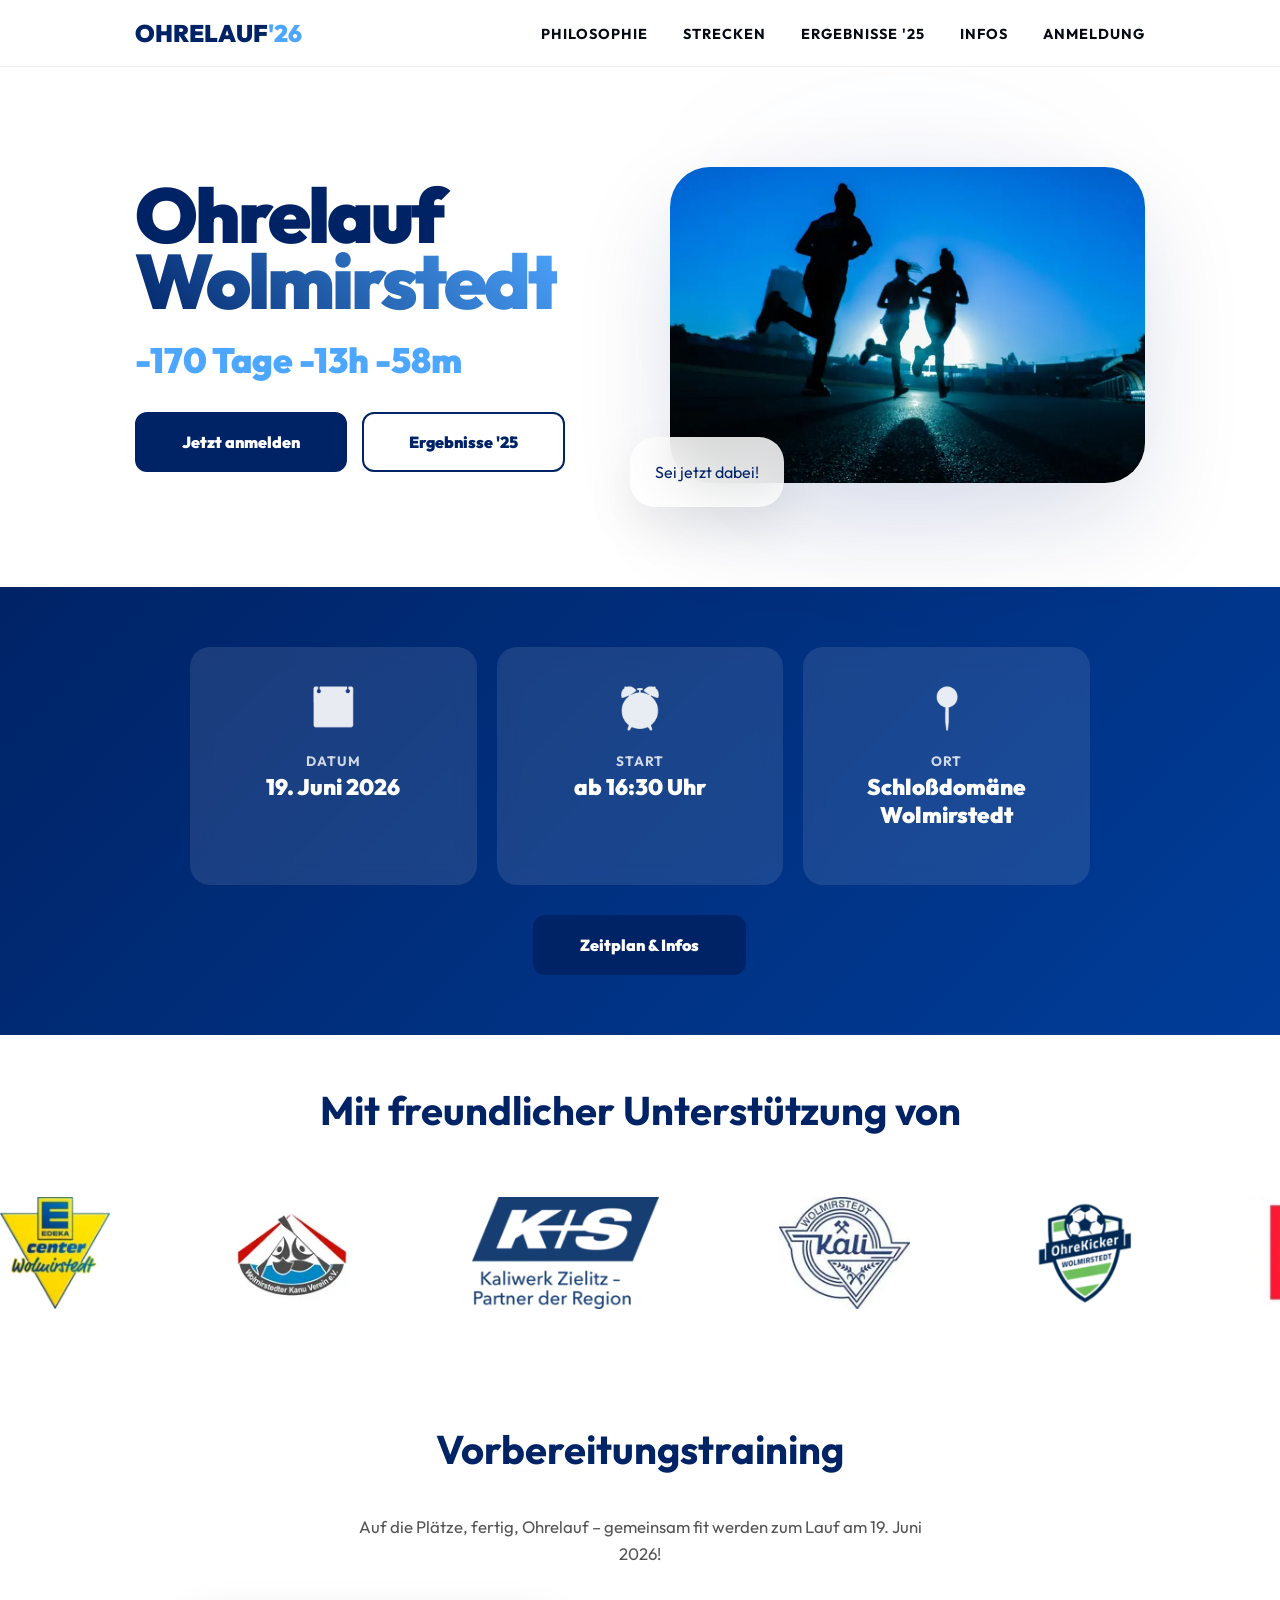
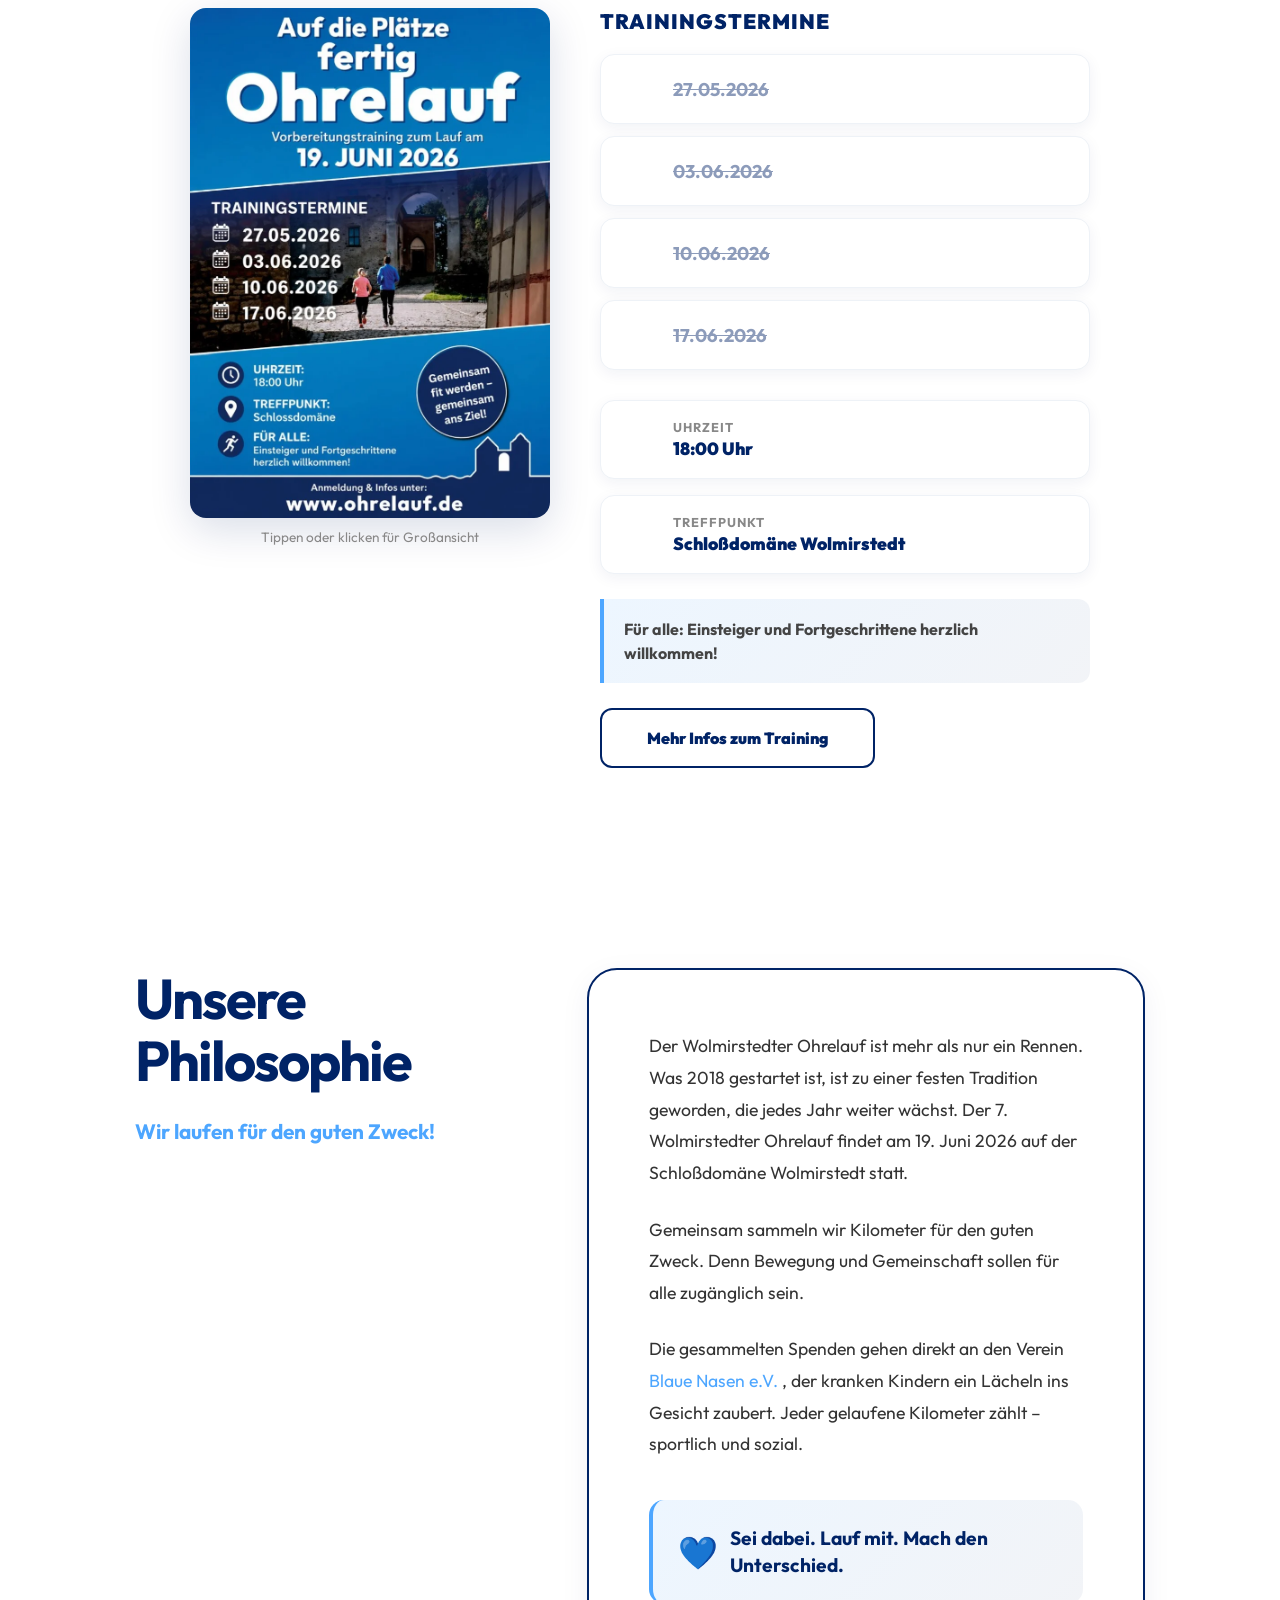
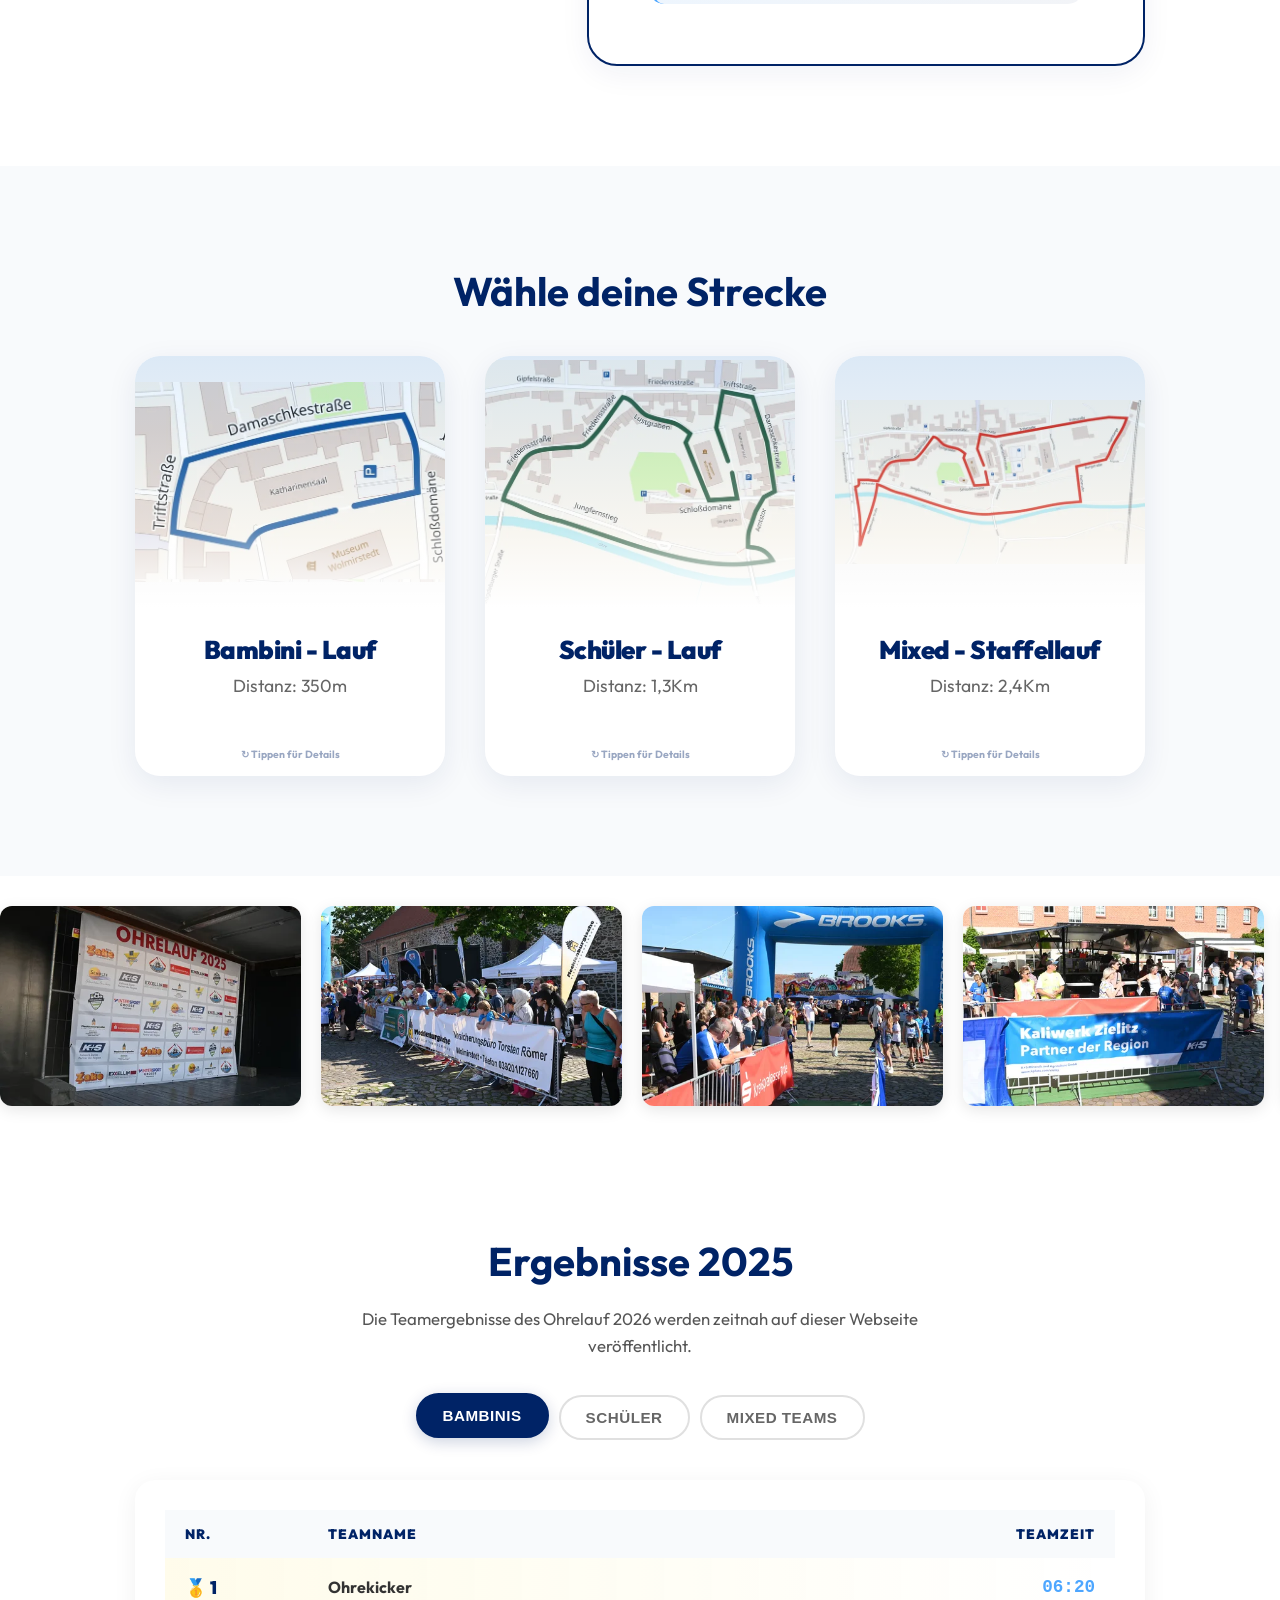
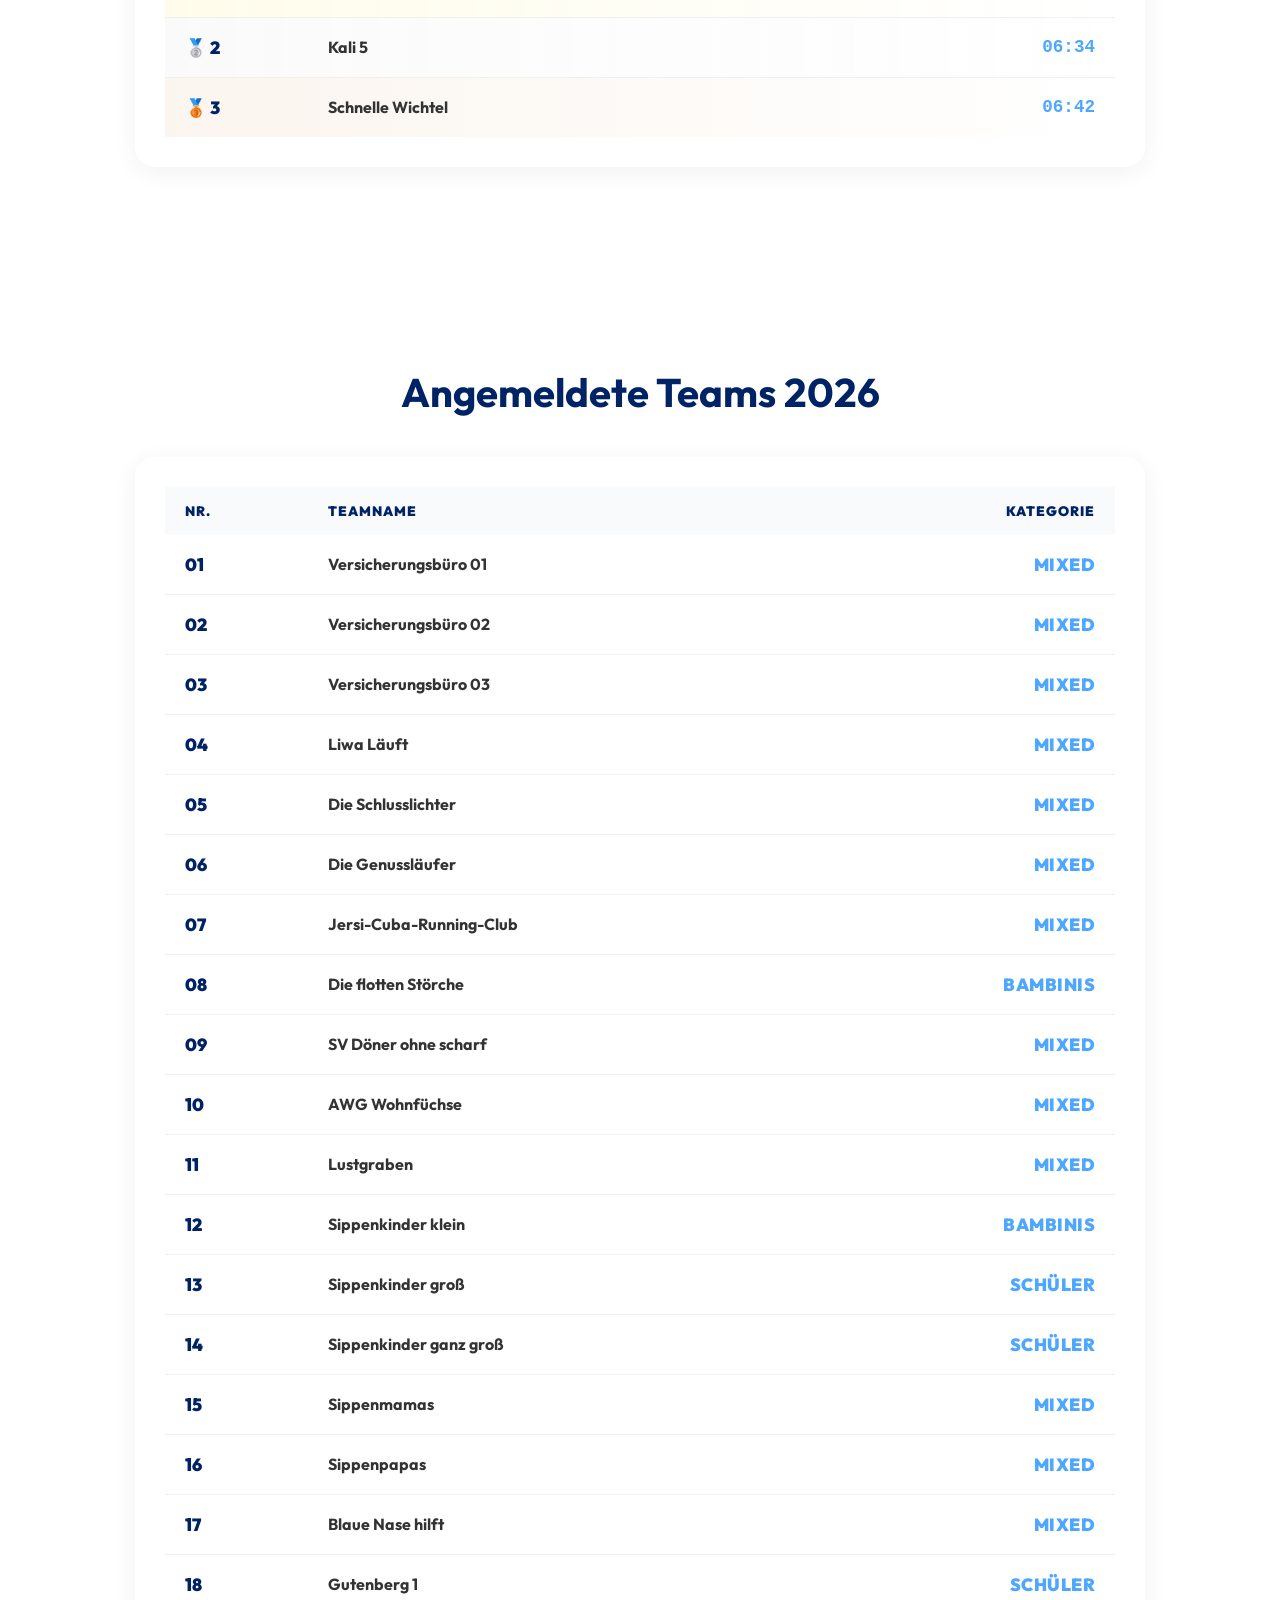
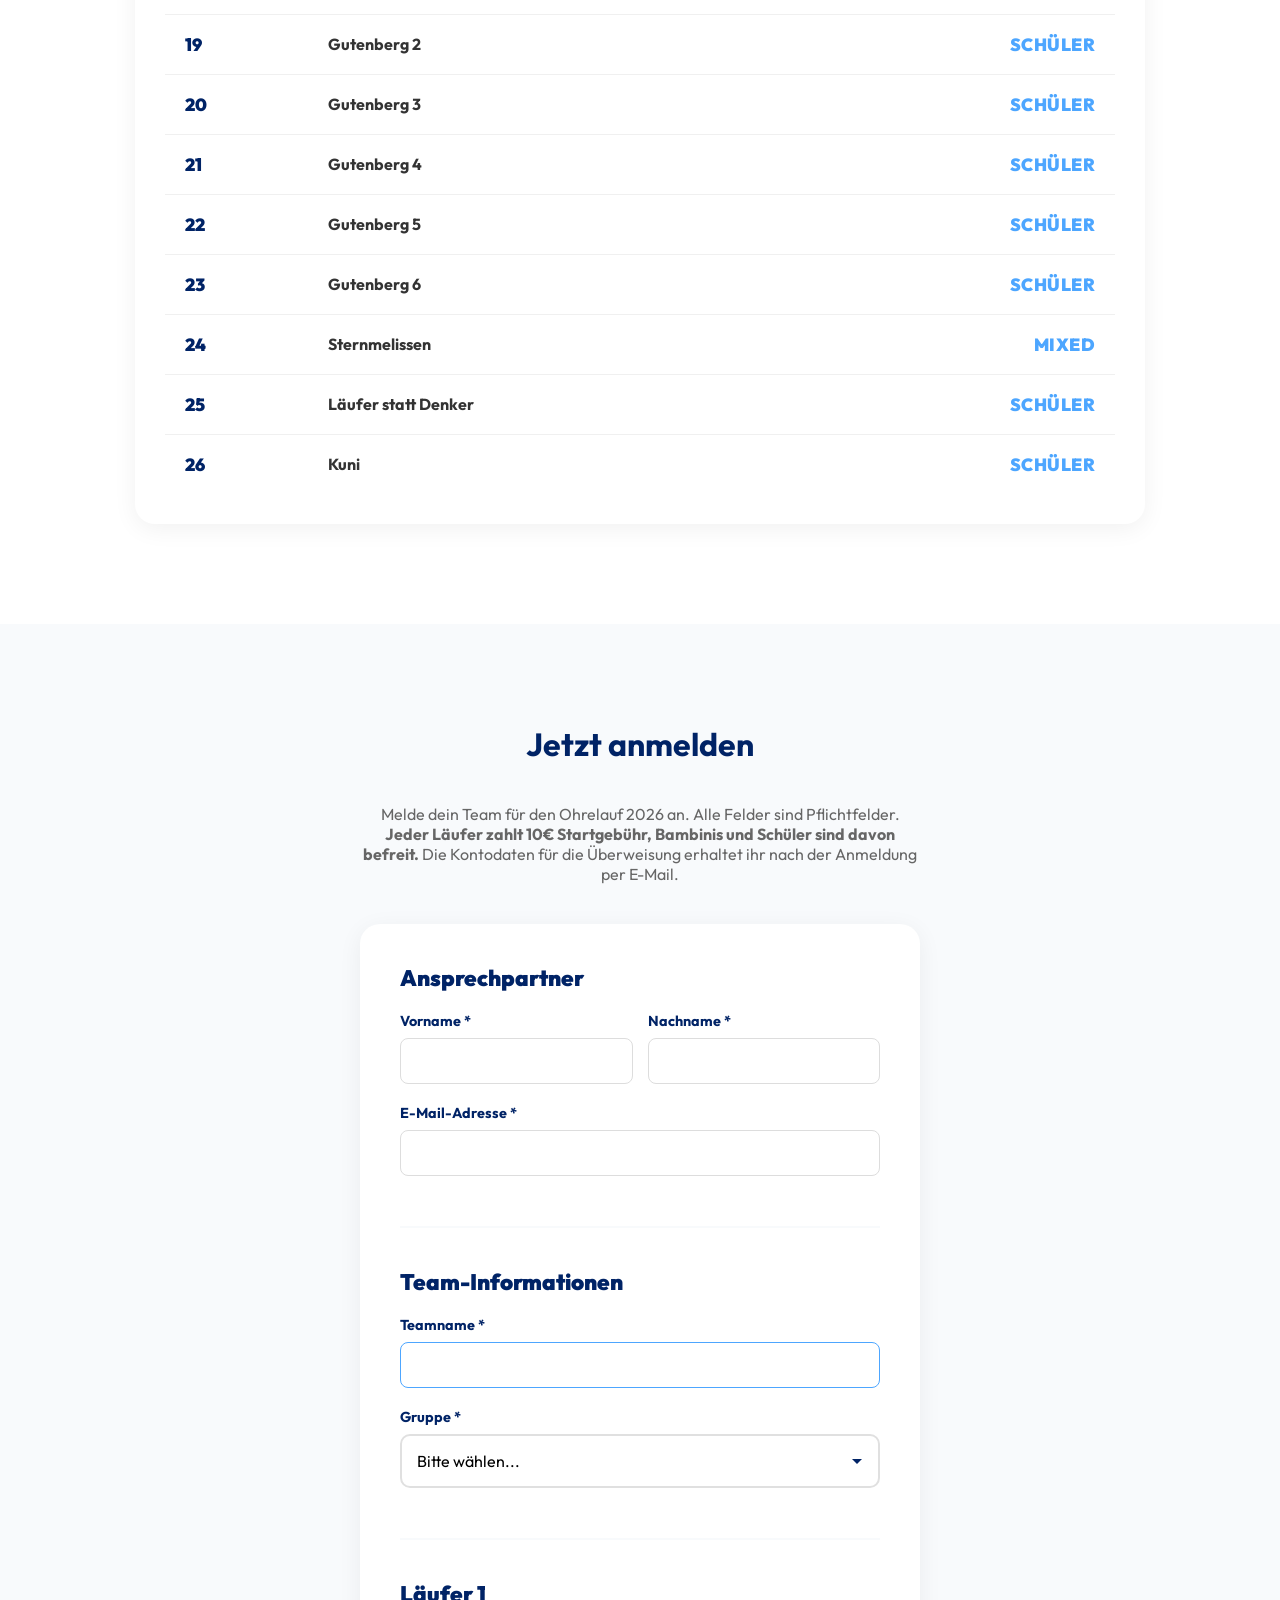
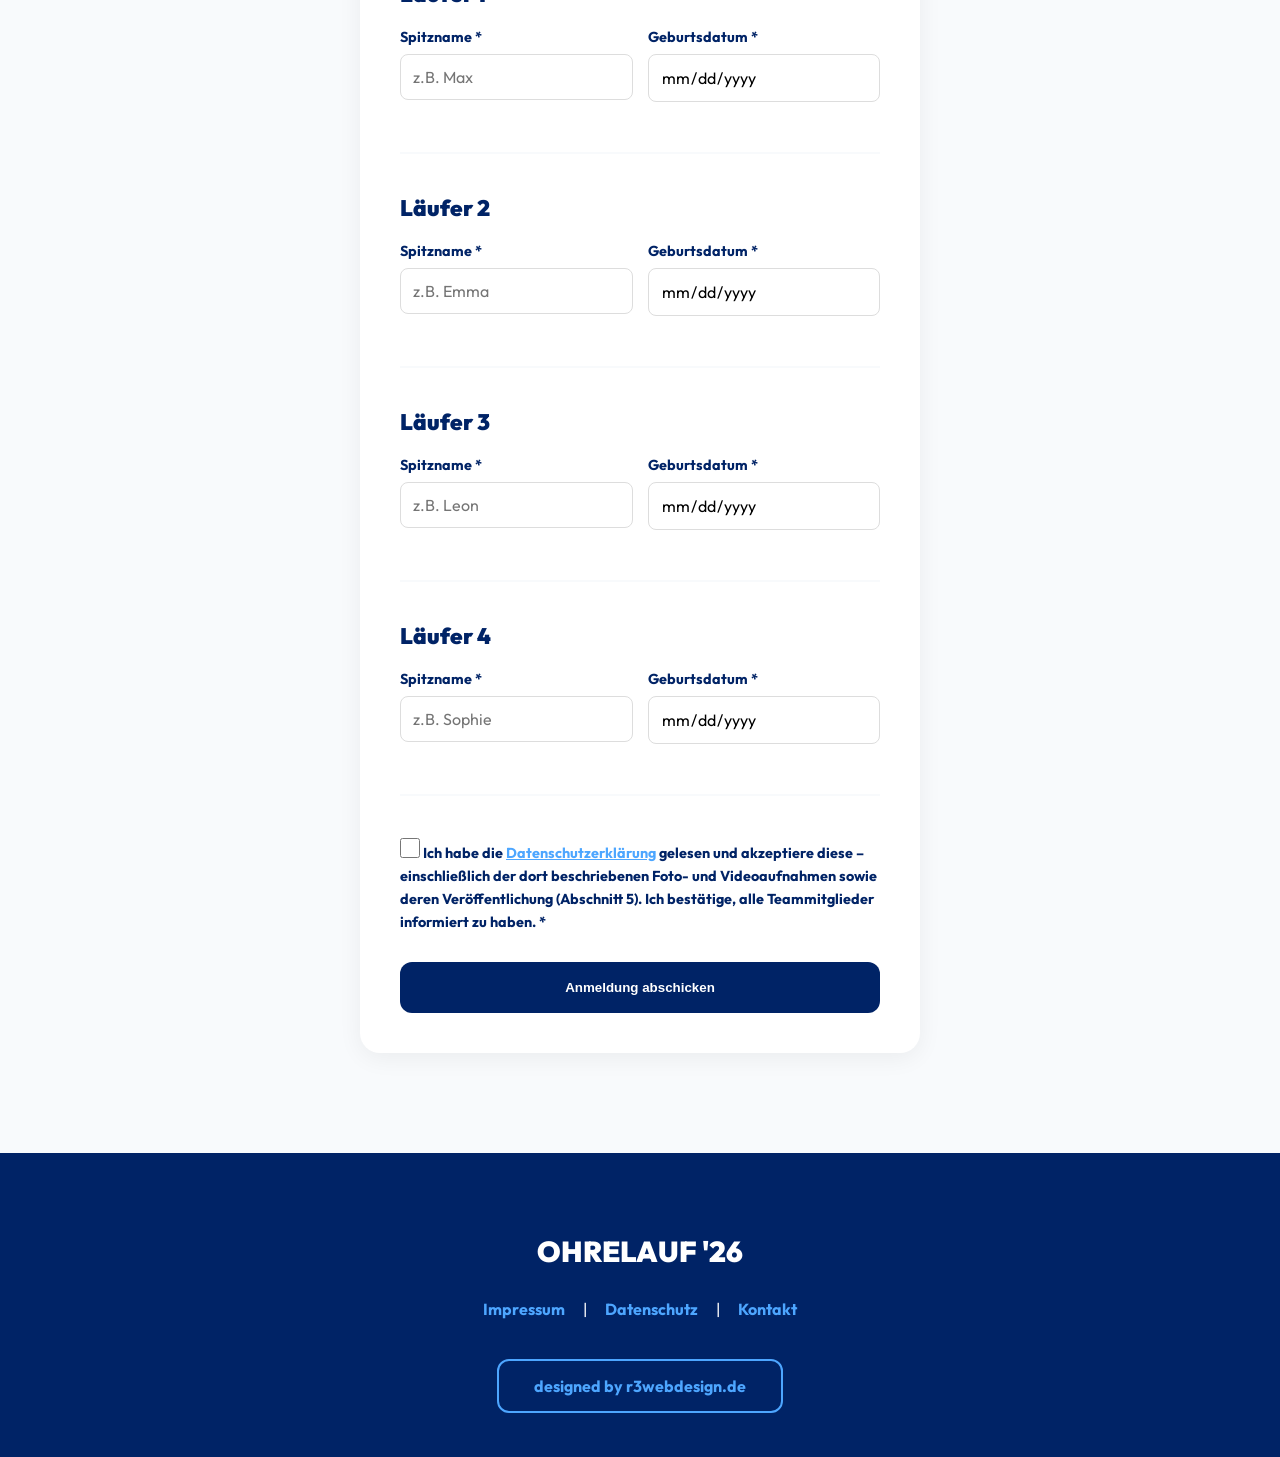
==== commit 26f4274b: "add local fonts" ====
--- a/index.html
+++ b/index.html
@@ -40,14 +40,26 @@
 }
 </script>
 
-<!-- Open Graph für Social Media -->
+<!-- Open Graph / Social -->
+<link rel="canonical" href="https://ohrelauf.de/">
+<meta property="og:site_name" content="Wolmirstedter Ohrelauf">
 <meta property="og:title" content="Wolmirstedter Ohrelauf 2026 | 19. Juni 2026">
 <meta property="og:description" content="Spendenlauf auf der Schloßdomäne Wolmirstedt - Laufen für den guten Zweck am 19. Juni 2026 um 16:00 Uhr">
 <meta property="og:type" content="website">
+<meta property="og:url" content="https://ohrelauf.de/">
 <meta property="og:locale" content="de_DE">
-
-<!-- Fonts -->
-<link href="https://fonts.googleapis.com/css2?family=Outfit:wght@300;400;700;900&display=swap" rel="stylesheet">
+<meta property="og:image" content="https://ohrelauf.de/images/og-image.jpg">
+<meta property="og:image:type" content="image/jpeg">
+<meta property="og:image:width" content="1200">
+<meta property="og:image:height" content="630">
+<meta property="og:image:alt" content="Wolmirstedter Ohrelauf 2026 – Spendenlauf auf der Schloßdomäne Wolmirstedt">
+<meta name="twitter:card" content="summary_large_image">
+<meta name="twitter:title" content="Wolmirstedter Ohrelauf 2026 | 19. Juni 2026">
+<meta name="twitter:description" content="Spendenlauf auf der Schloßdomäne Wolmirstedt - Laufen für den guten Zweck am 19. Juni 2026 um 16:00 Uhr">
+<meta name="twitter:image" content="https://ohrelauf.de/images/og-image.jpg">
+<meta name="twitter:image:alt" content="Wolmirstedter Ohrelauf 2026 – Spendenlauf auf der Schloßdomäne Wolmirstedt">
+
+<link rel="preload" href="fonts/outfit/outfit-400.woff2" as="font" type="font/woff2" crossorigin>
 <link rel="stylesheet" href="style.css">
 </head>
 
--- a/style.css
+++ b/style.css
@@ -1,3 +1,36 @@
+/* Outfit – self-hosted (latin + latin-ext, SIL OFL) */
+@font-face {
+font-family: 'Outfit';
+font-style: normal;
+font-weight: 300;
+font-display: swap;
+src: url('fonts/outfit/outfit-300.woff2') format('woff2');
+}
+
+@font-face {
+font-family: 'Outfit';
+font-style: normal;
+font-weight: 400;
+font-display: swap;
+src: url('fonts/outfit/outfit-400.woff2') format('woff2');
+}
+
+@font-face {
+font-family: 'Outfit';
+font-style: normal;
+font-weight: 700;
+font-display: swap;
+src: url('fonts/outfit/outfit-700.woff2') format('woff2');
+}
+
+@font-face {
+font-family: 'Outfit';
+font-style: normal;
+font-weight: 900;
+font-display: swap;
+src: url('fonts/outfit/outfit-900.woff2') format('woff2');
+}
+
 /* --- 1. CORE RESET --- */
 * {
 margin: 0;
@@ -2140,6 +2173,9 @@
 padding: 25px 30px;
 border-radius: 15px;
 margin: 30px 0;
+max-width: 100%;
+min-width: 0;
+overflow-wrap: break-word;
 }
 
 .highlight-box h3 {
@@ -2153,6 +2189,13 @@
 color: #333;
 font-weight: 500;
 line-height: 1.5;
+}
+
+.highlight-box a {
+color: var(--brand-light);
+font-weight: 600;
+overflow-wrap: anywhere;
+word-break: break-word;
 }
 
 /* Navigation Back Link */
@@ -2178,6 +2221,10 @@
 
 /* Anpassung für sehr kleine Bildschirme */
 @media (max-width: 480px) {
+.highlight-box {
+padding: 20px 16px;
+}
+
 .sponsor-label {
 font-size: clamp(0.42rem, 2.6vw, 0.5rem);
 }
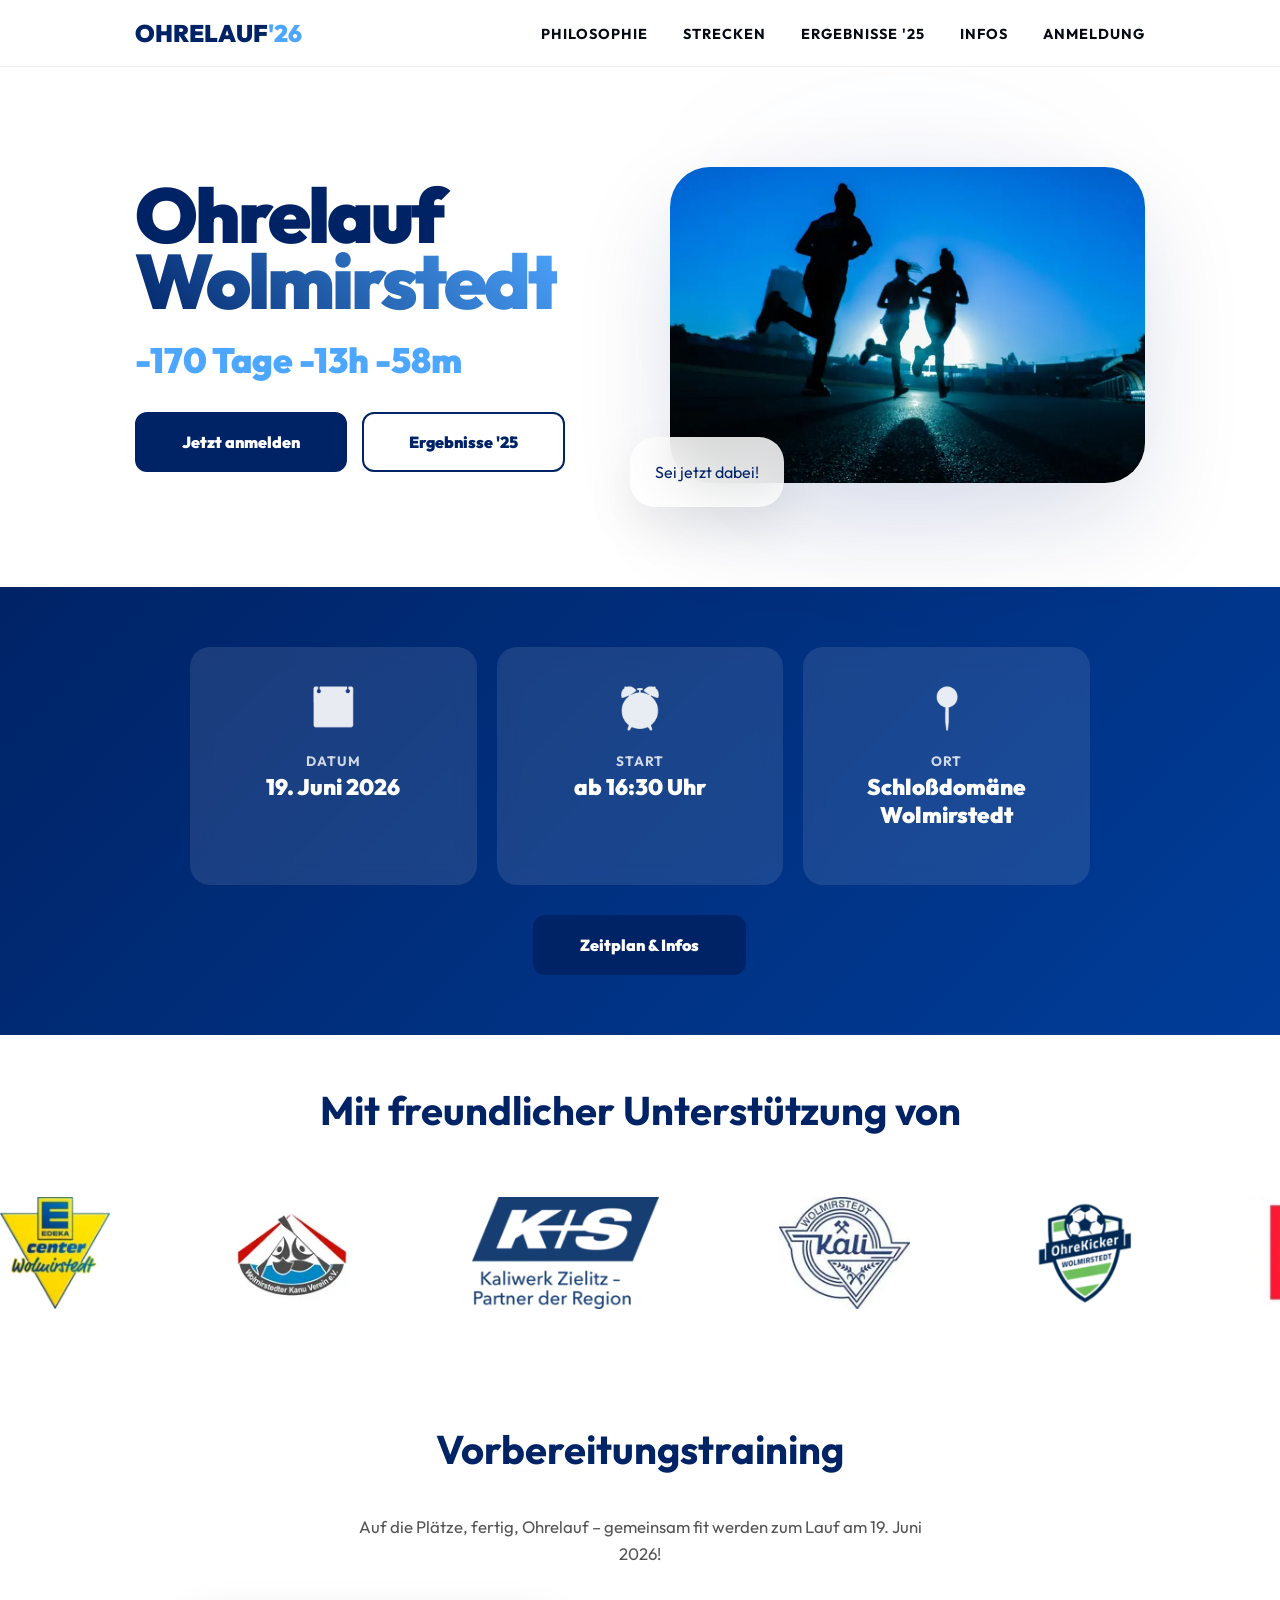
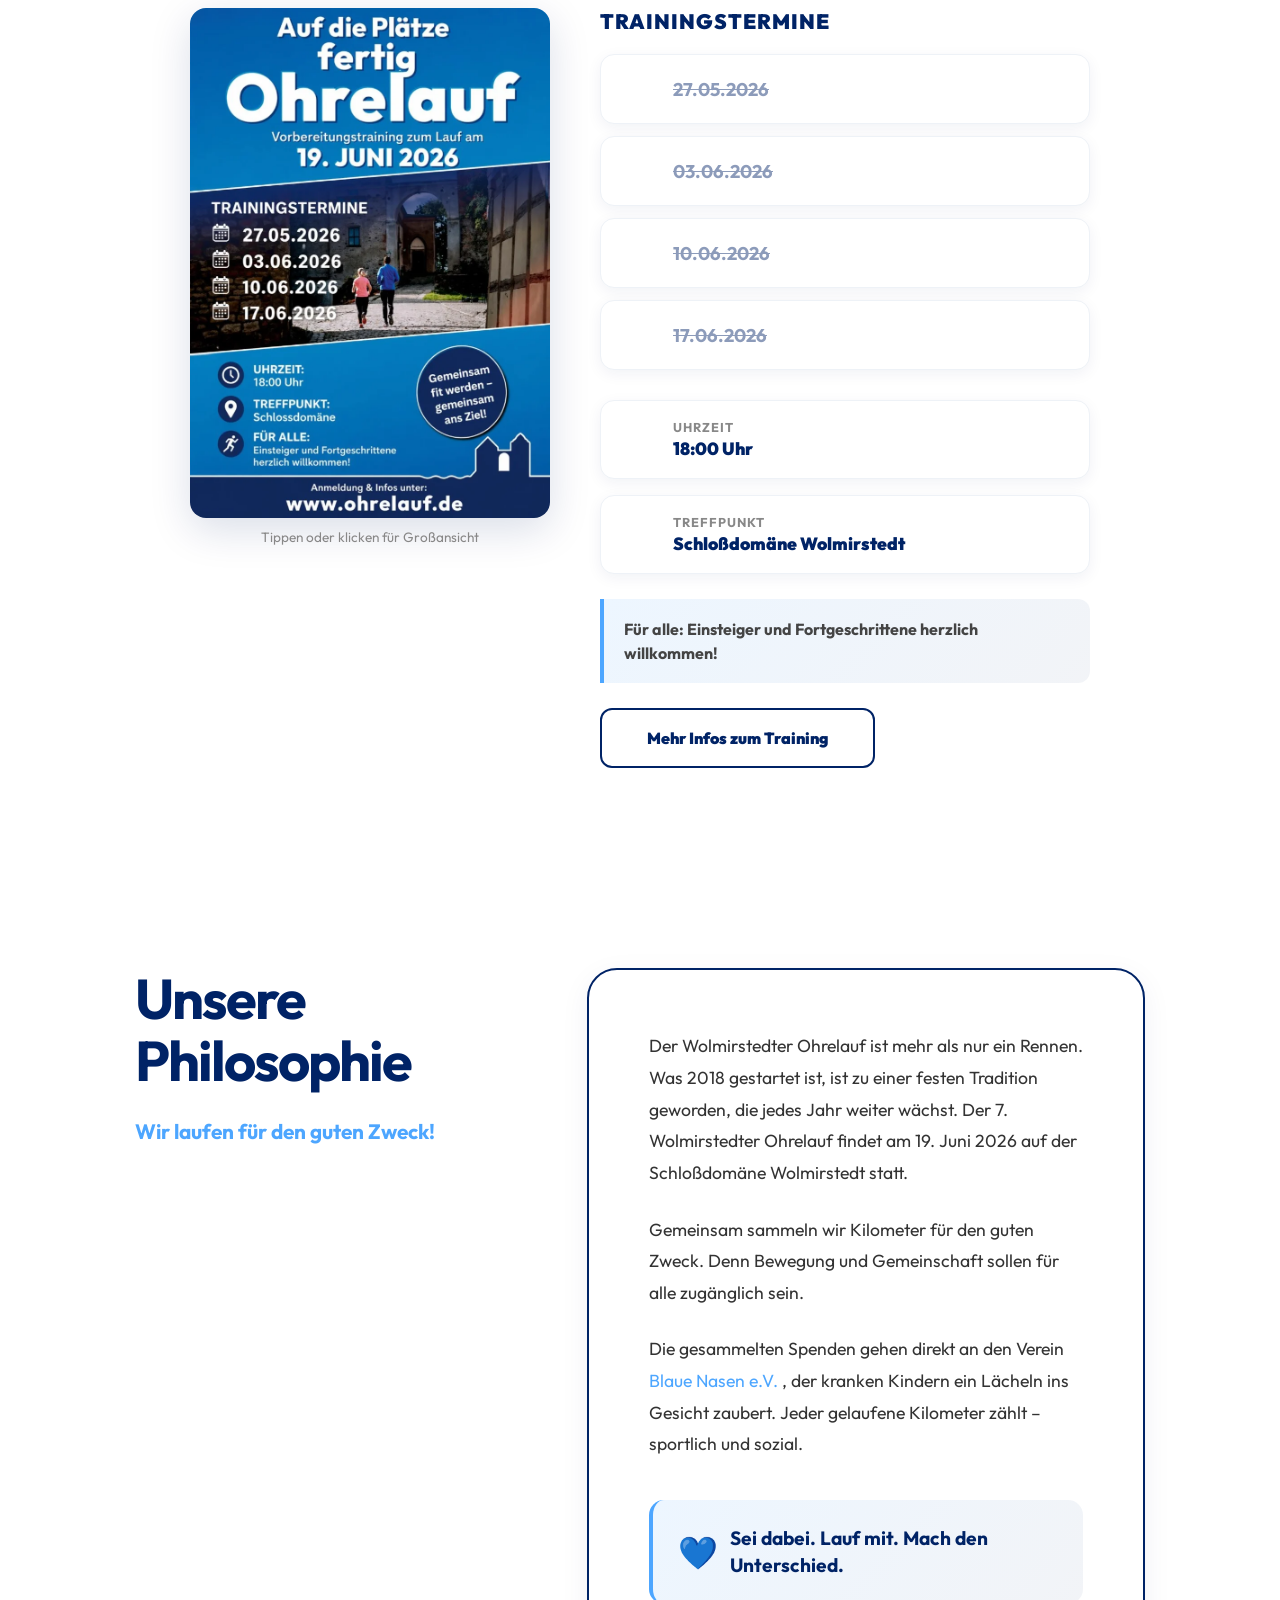
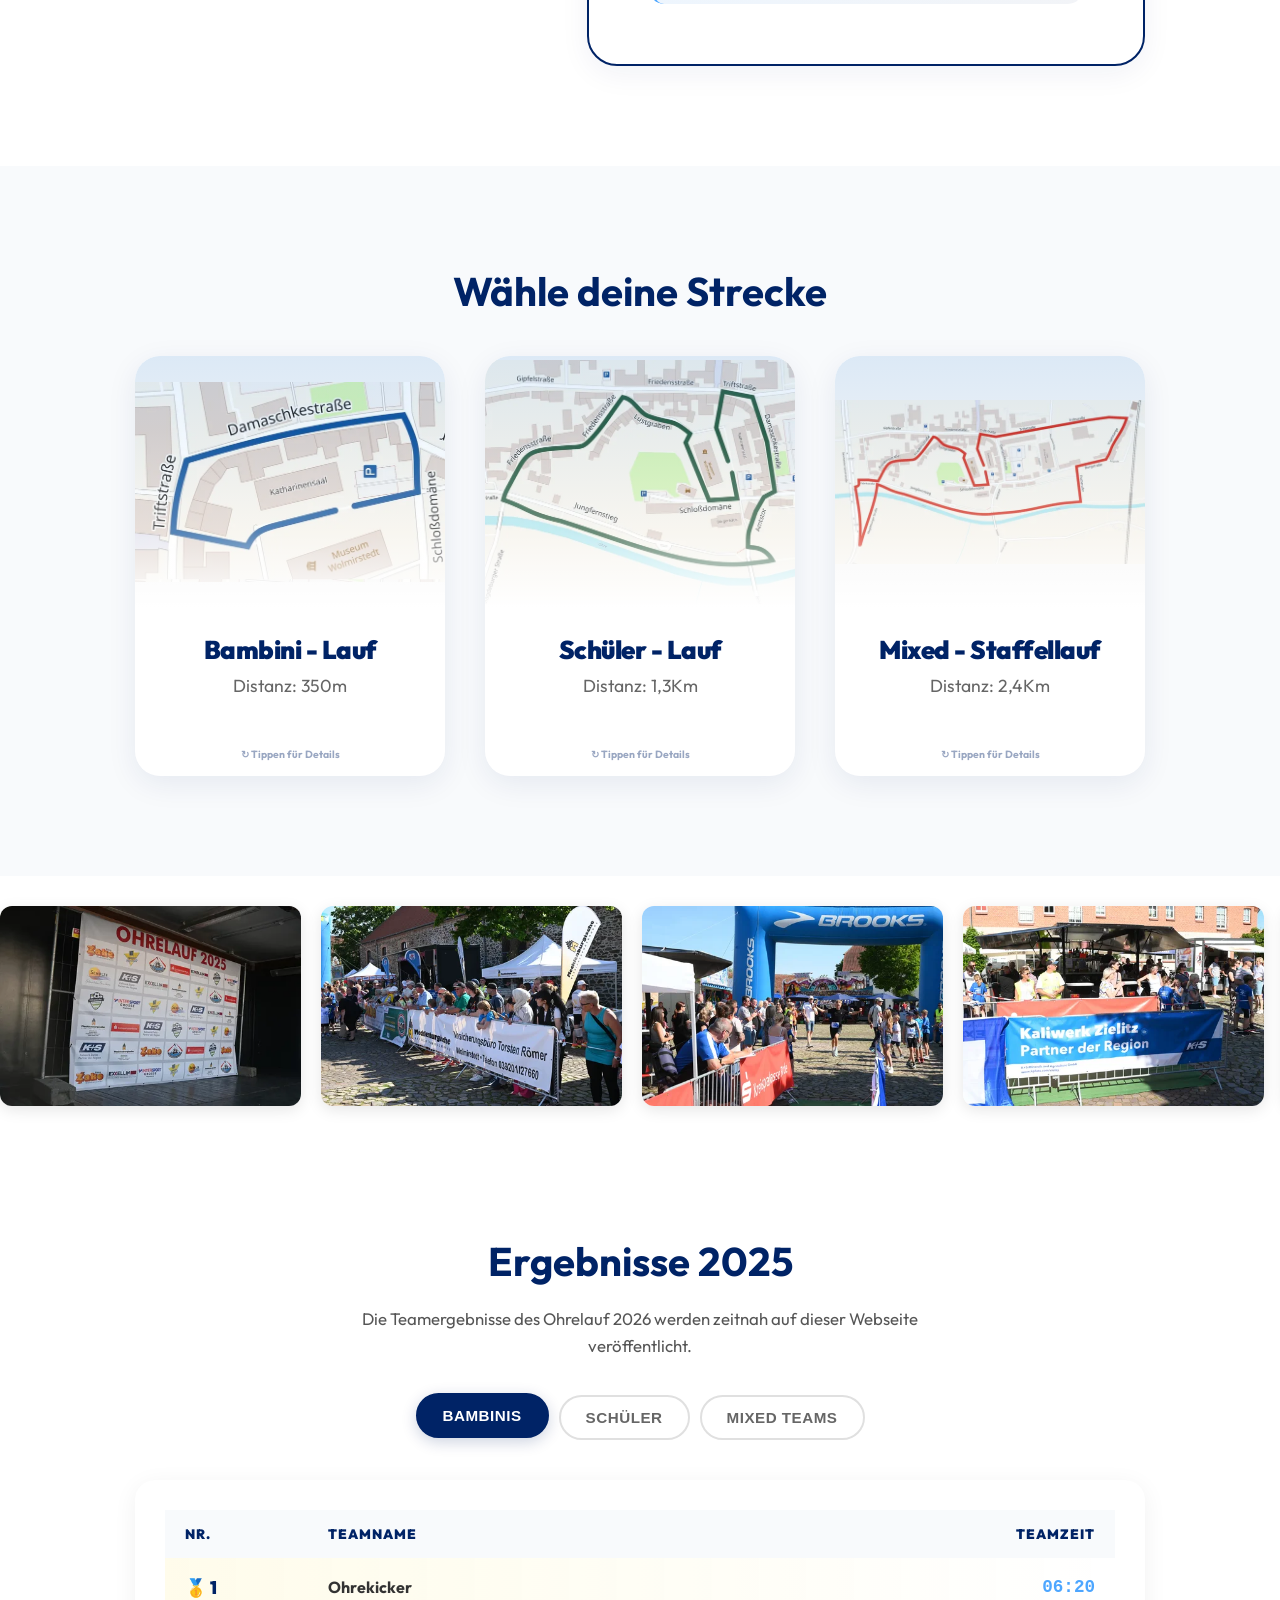
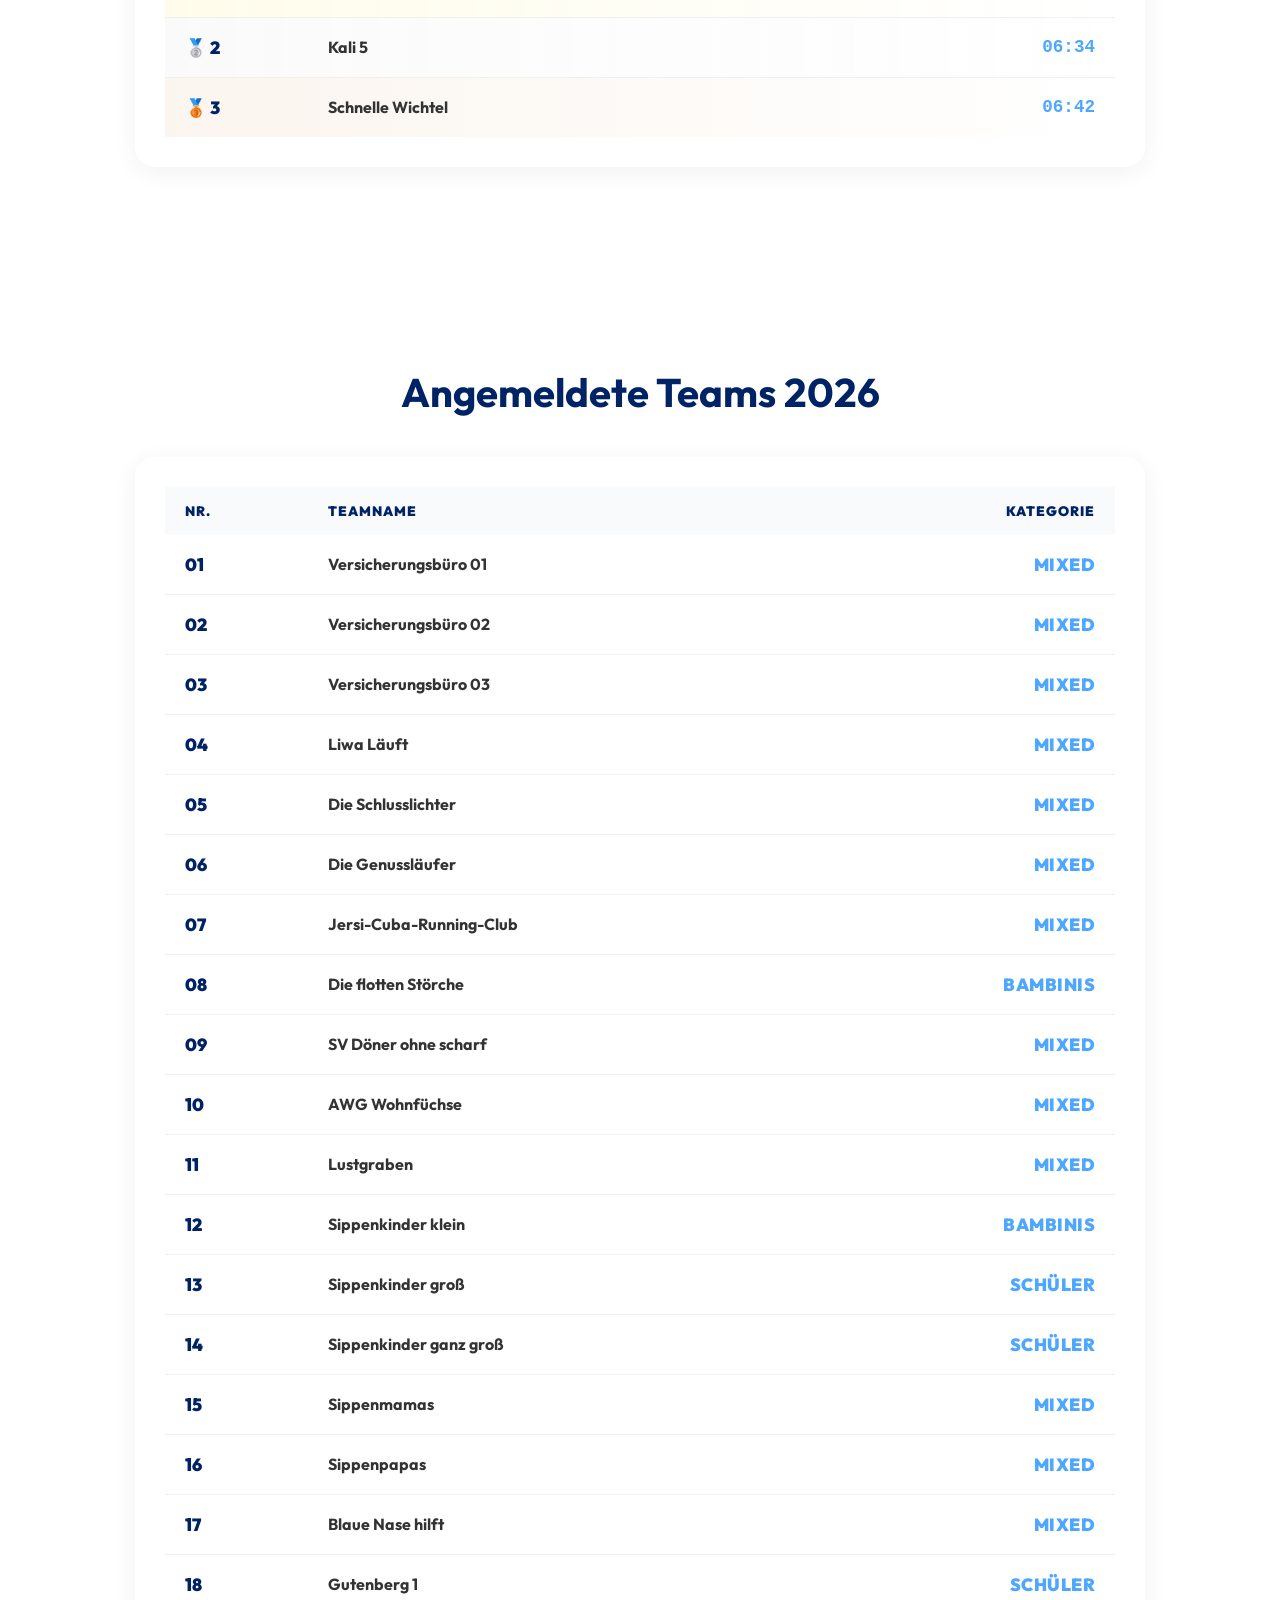
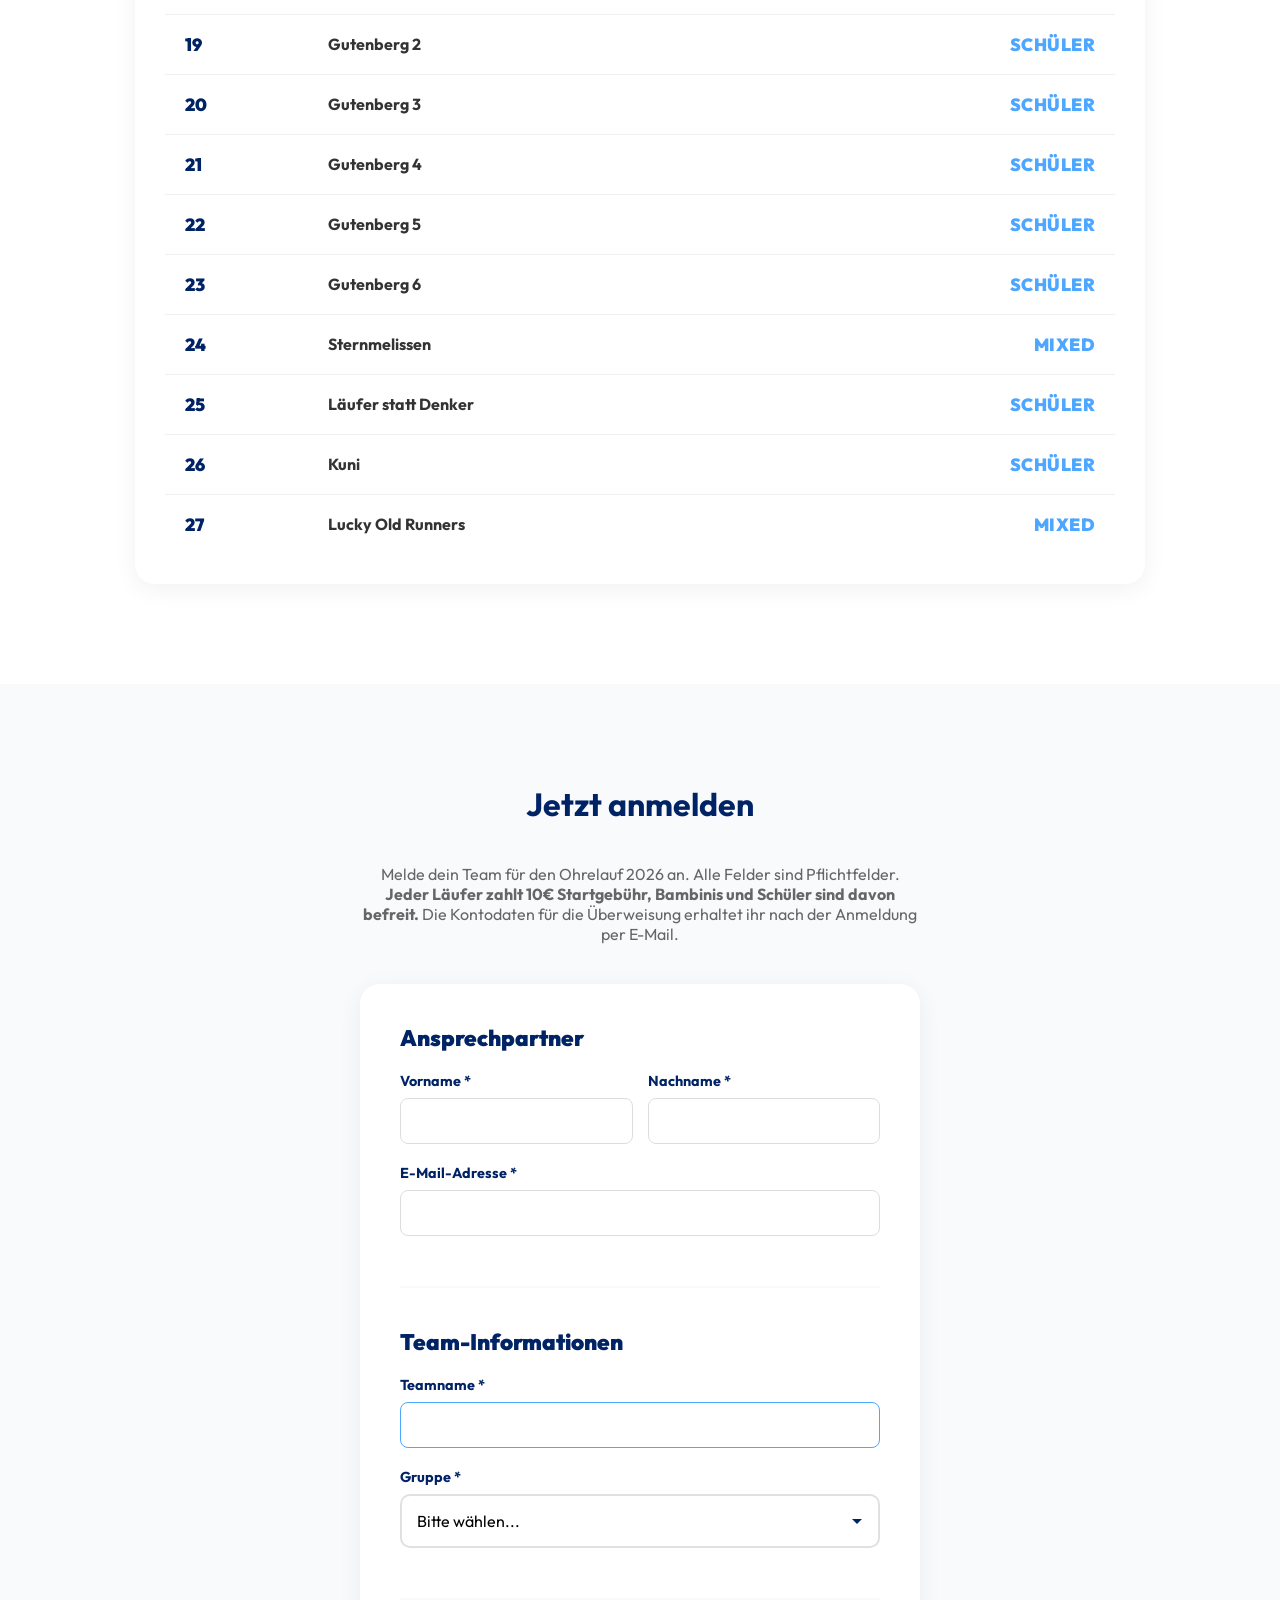
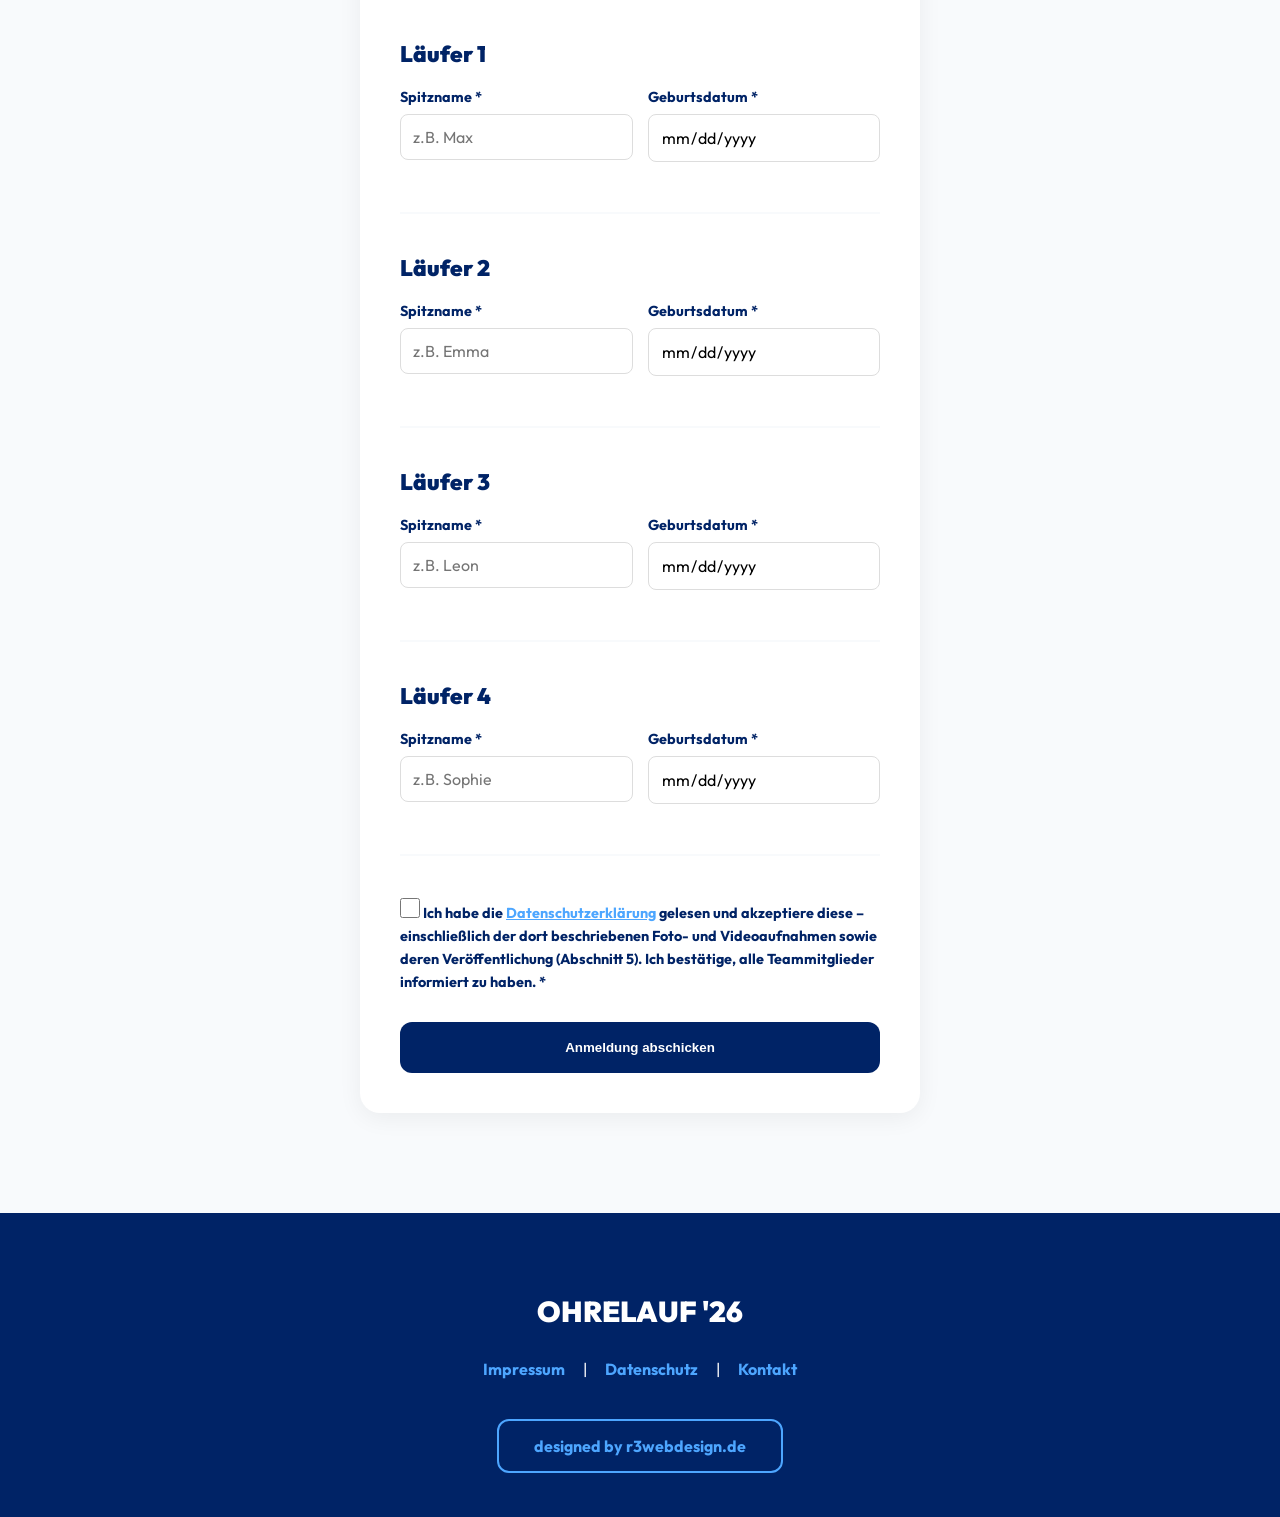
==== commit fc235c45: "add new sponsor & new Team" ====
--- a/index.html
+++ b/index.html
@@ -178,6 +178,7 @@
 <img src="images/logos/ohre-kicker.webp" alt="Ohre Kicker" class="logo-marquee-img" width="120" height="120" loading="lazy" decoding="async">
 <img src="images/logos/sparkasse-boerde.webp" alt="Sparkasse Börde" class="logo-marquee-img" width="200" height="95" loading="lazy" decoding="async">
 <img src="images/logos/mecklenburgische-roemer.webp" alt="Mecklenburgische Torsten Römer" class="logo-marquee-img" width="194" height="120" loading="lazy" decoding="async">
+<img src="images/logos/awg.webp" alt="AWG" class="logo-marquee-img" width="120" height="120" loading="lazy" decoding="async">
 </div>
 </div>
 </section>
--- a/style.css
+++ b/style.css
@@ -2285,7 +2285,7 @@
 display: flex;
 gap: 80px;
 width: max-content;
-animation: logo-marquee-scroll 45s linear infinite;
+animation: logo-marquee-scroll 38s linear infinite;
 will-change: transform;
 }
 
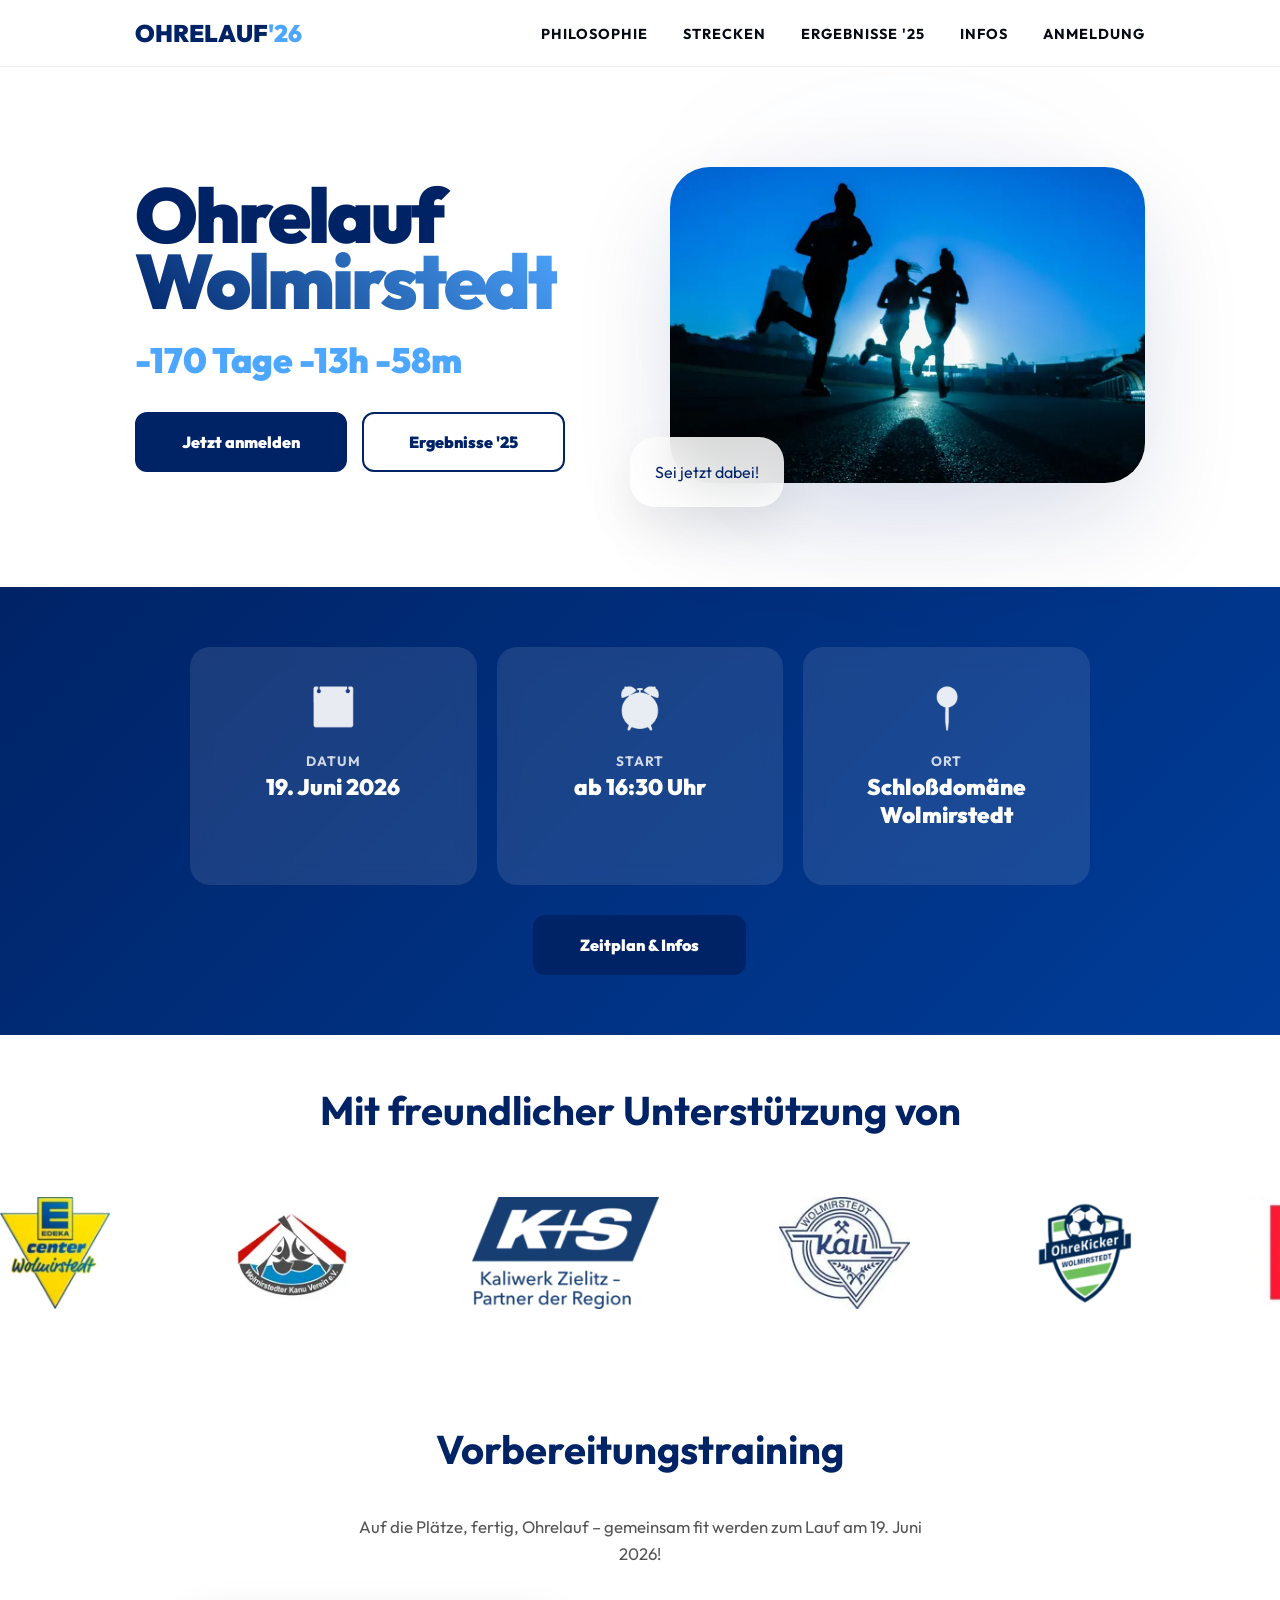
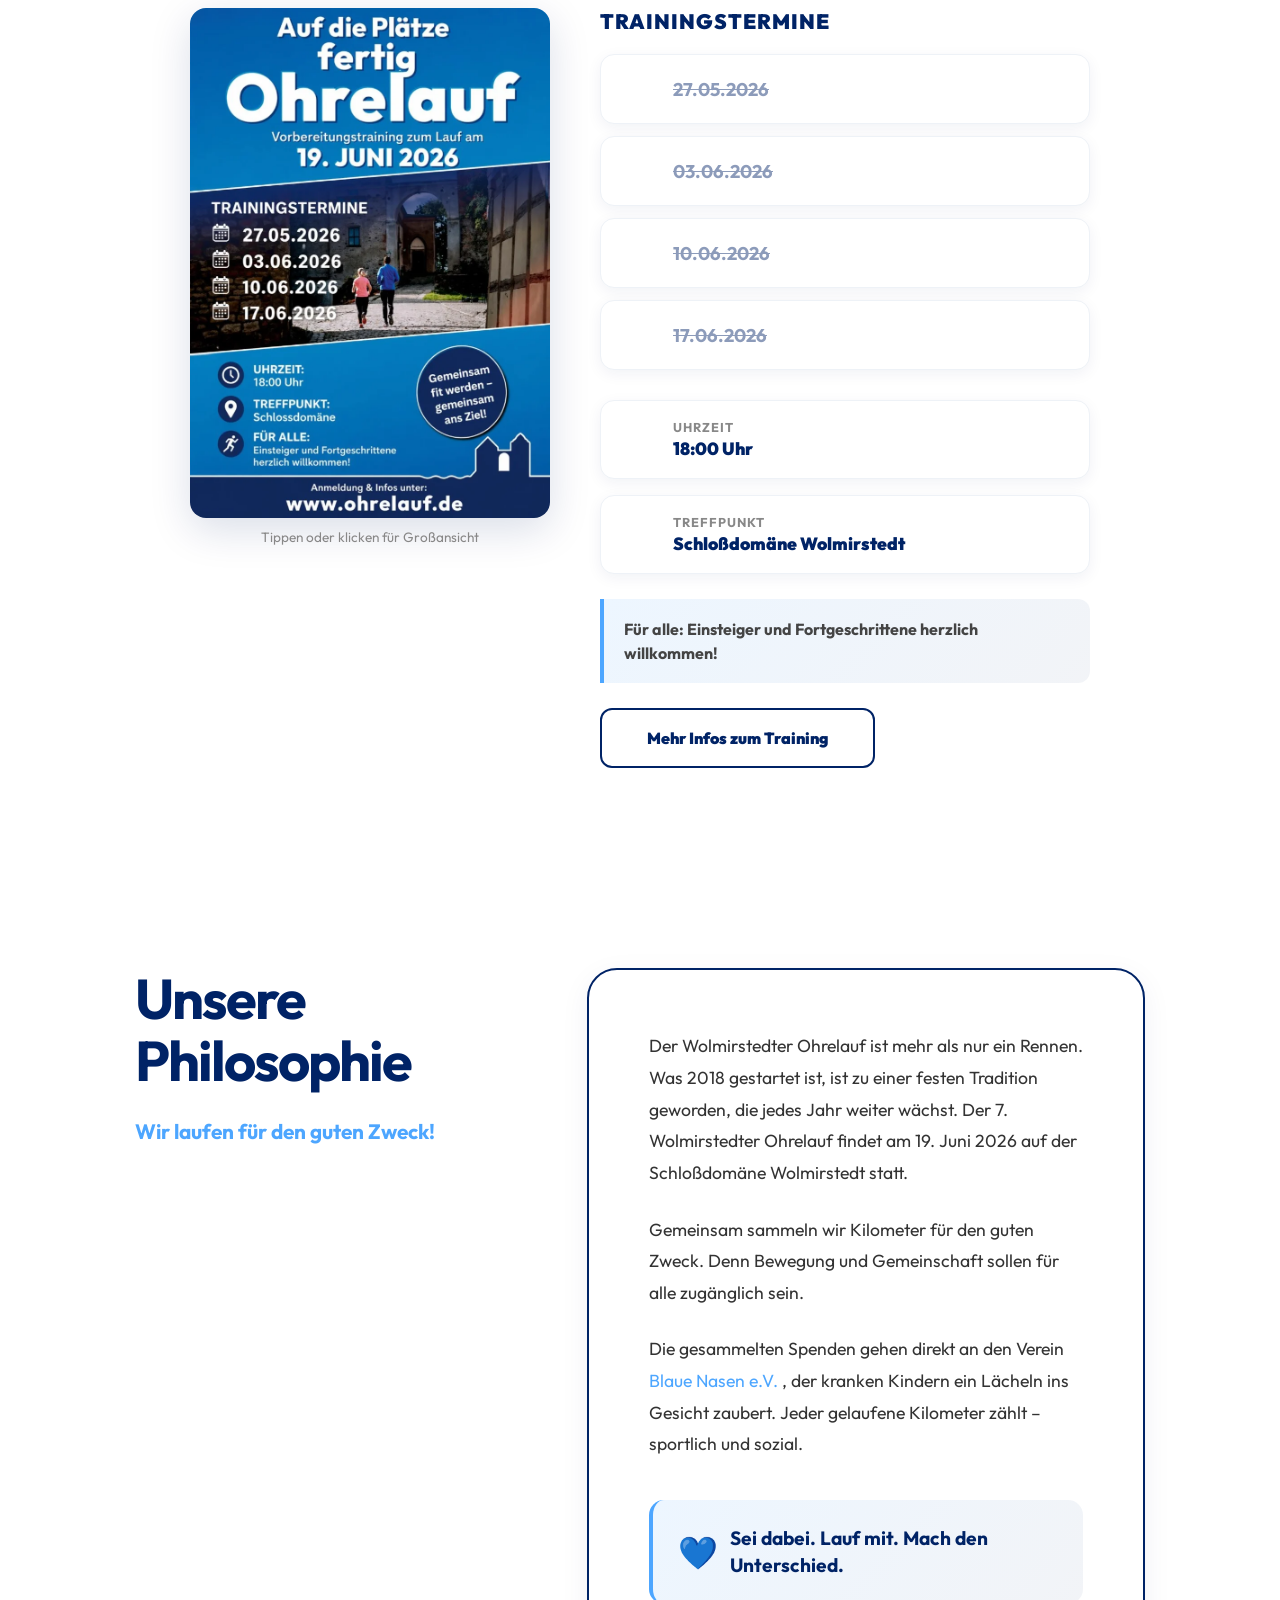
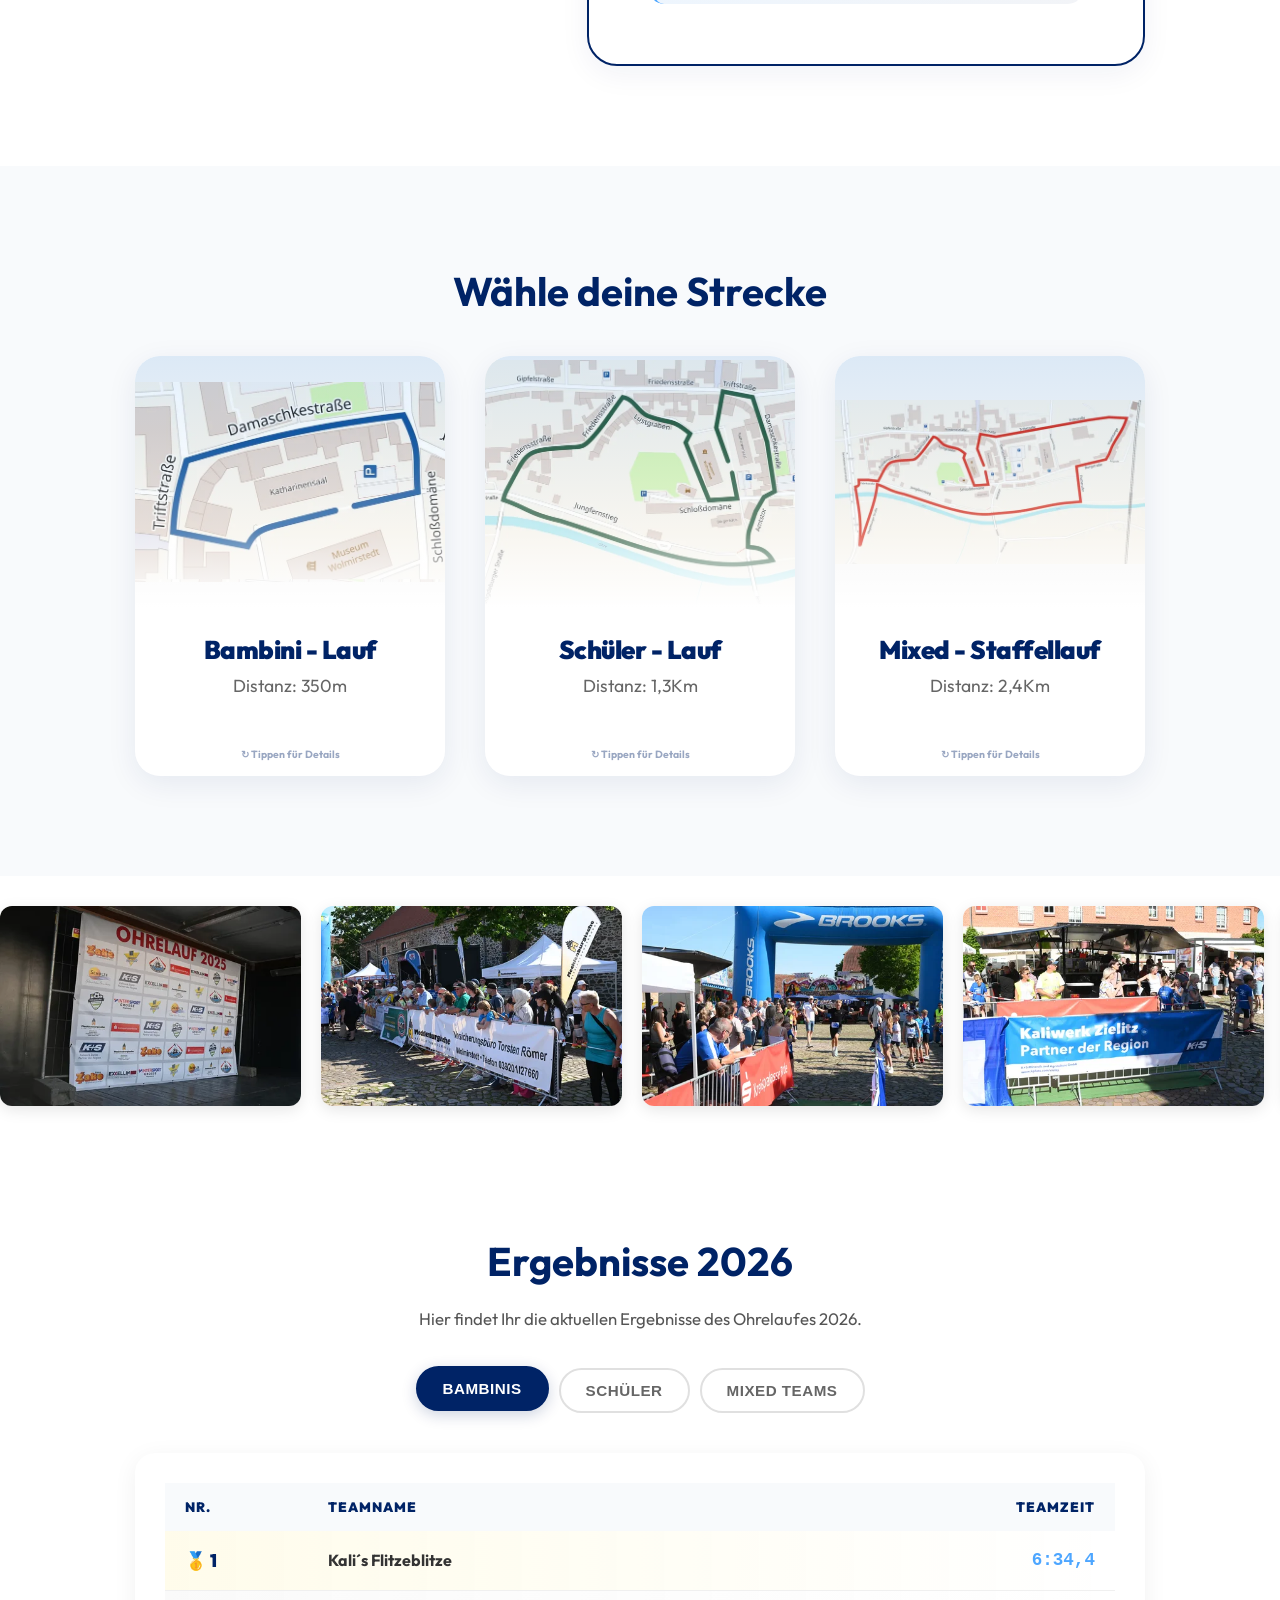
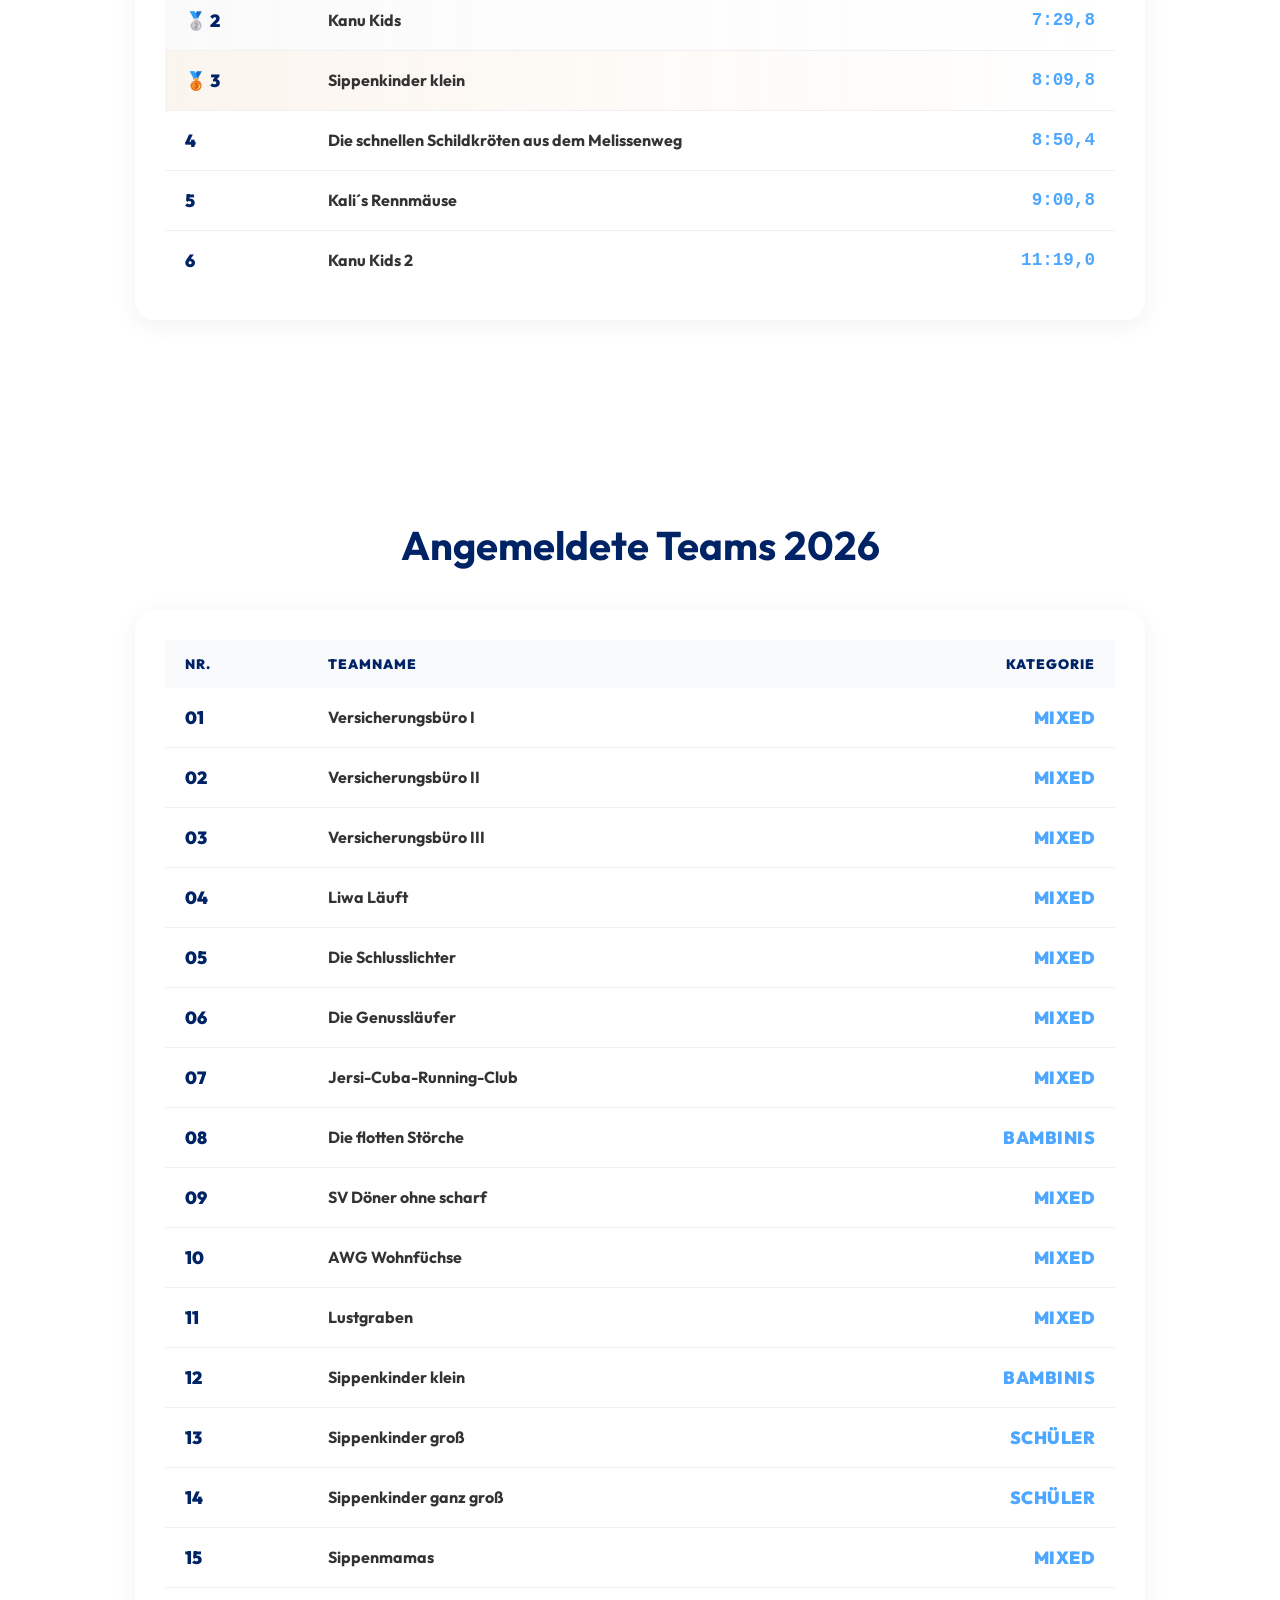
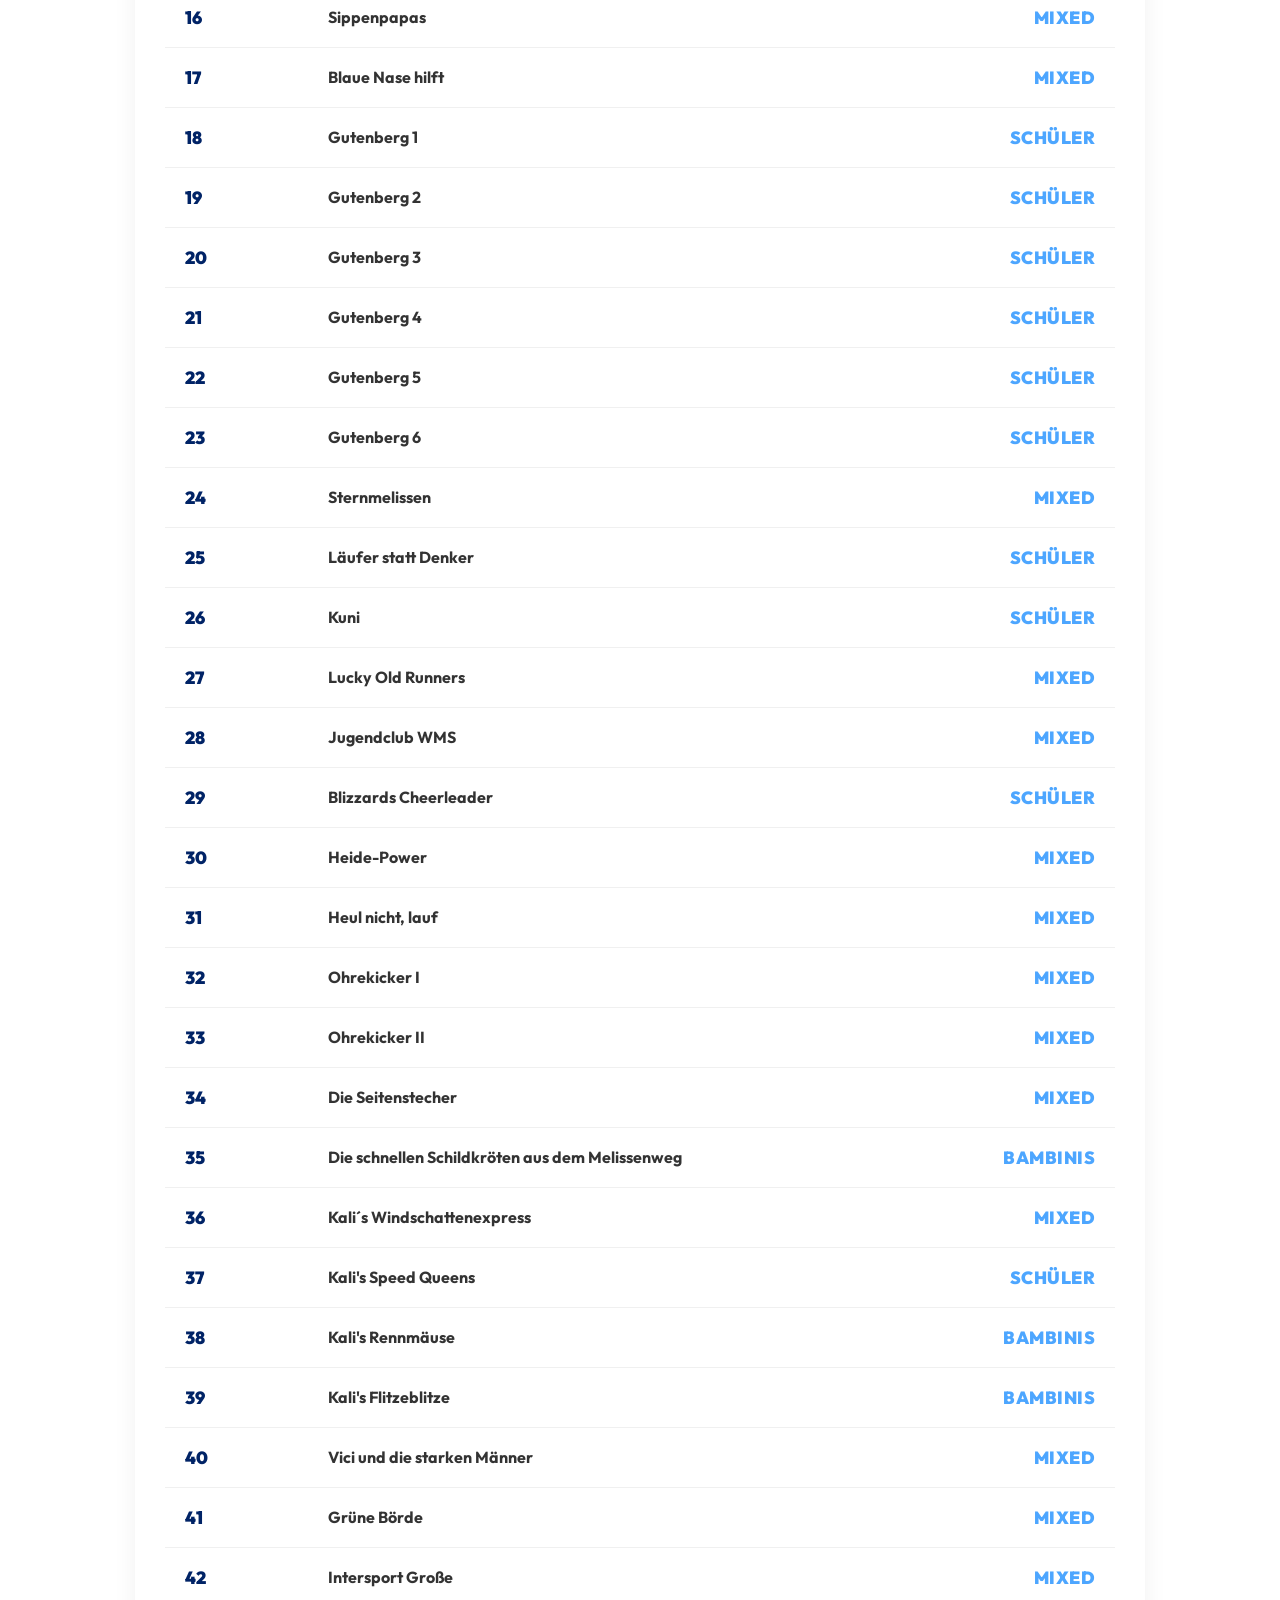
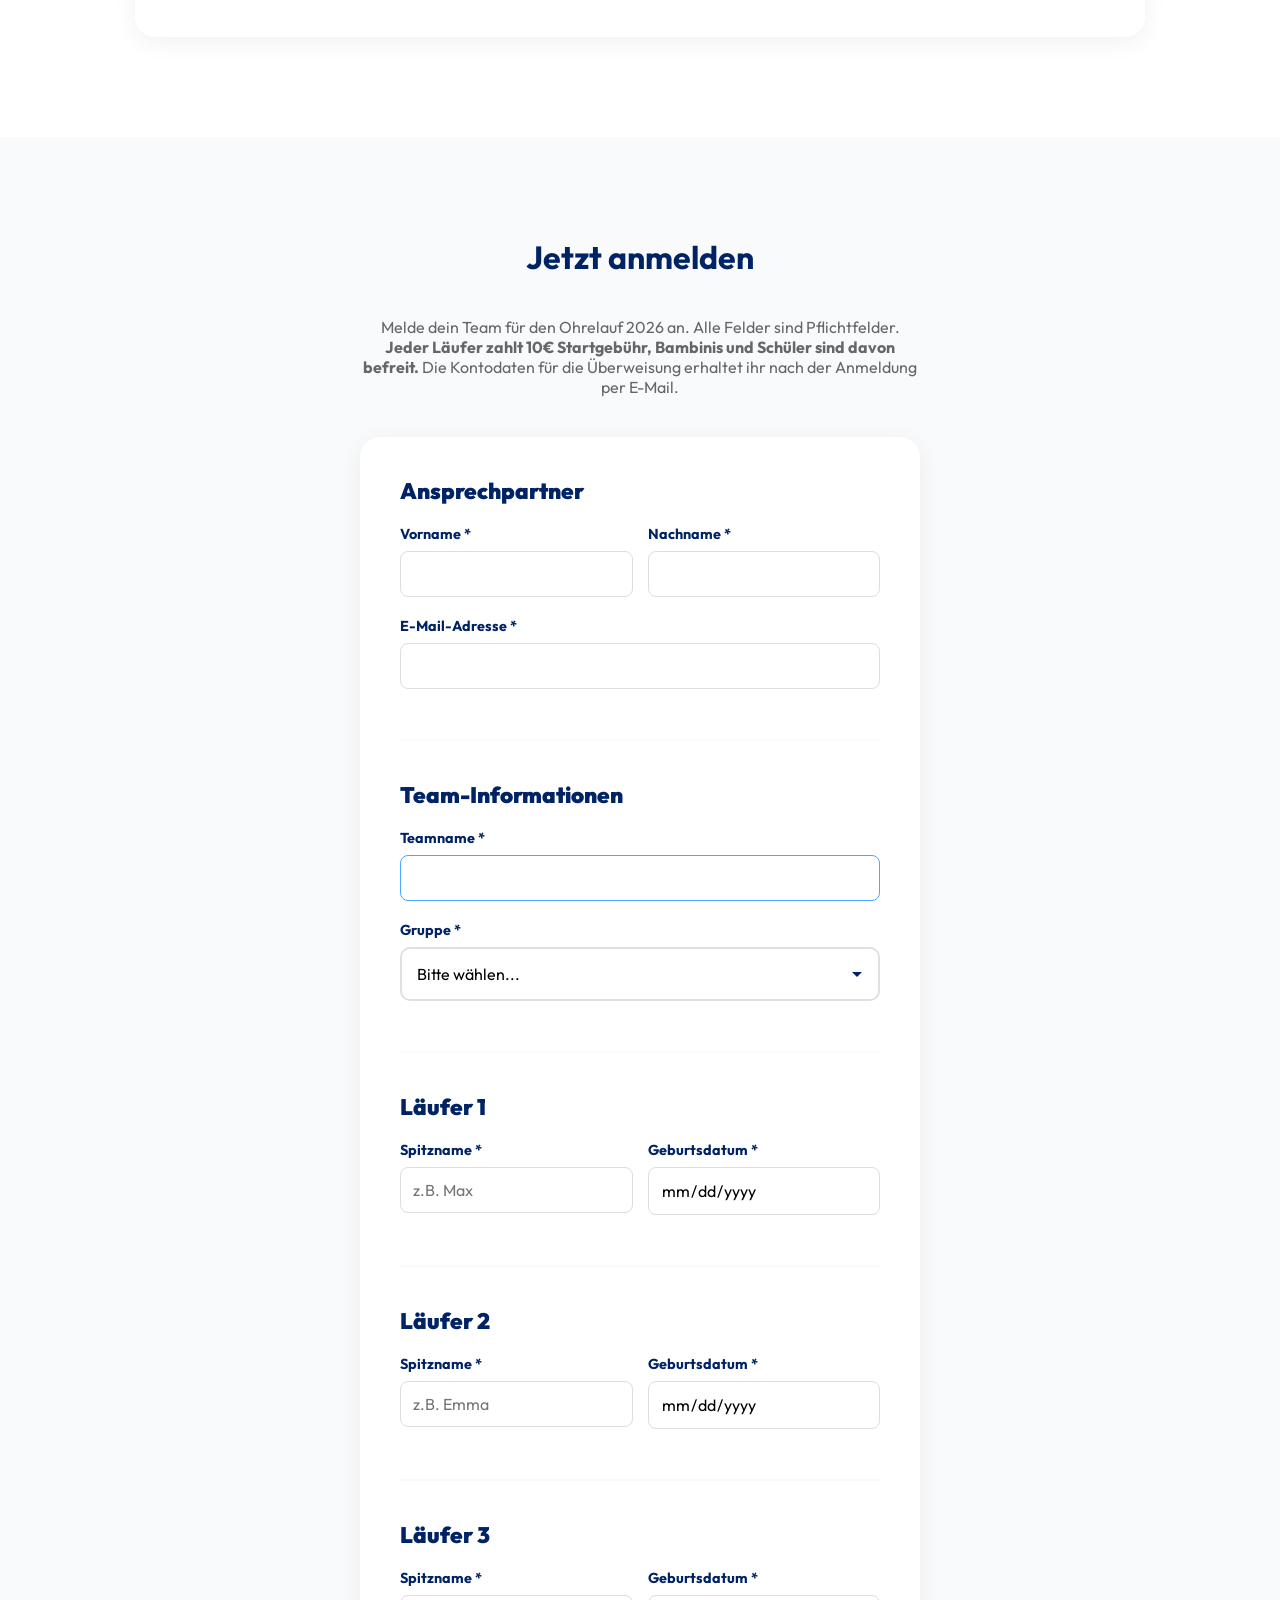
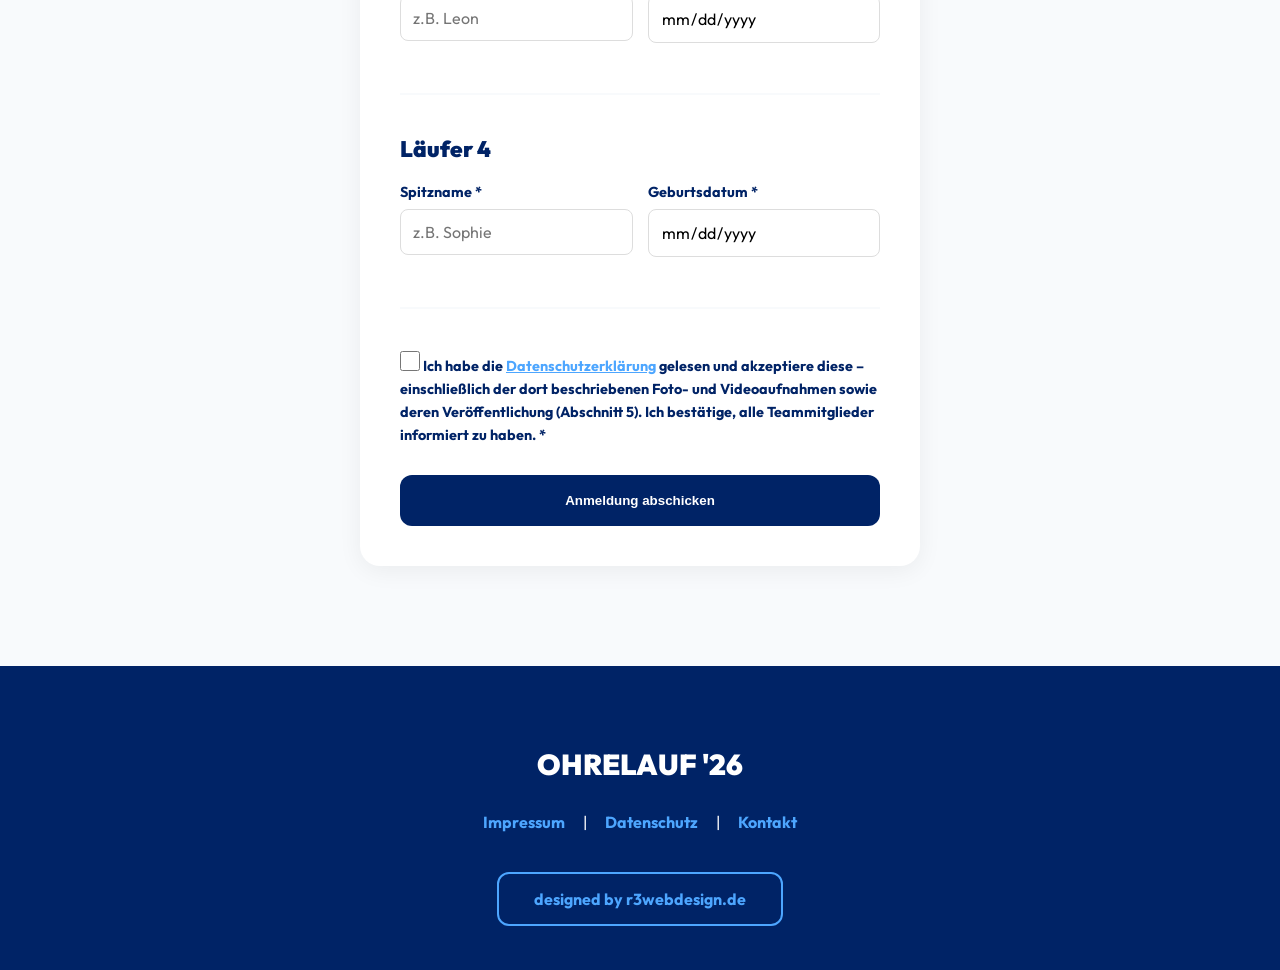
==== commit d2b3d4bf: "Update results section for Ohrelauf to 2026" ====
--- a/index.html
+++ b/index.html
@@ -366,8 +366,8 @@
 
 <section id="ergebnisse" class="section">
 <div class="container">
-<h2 class="section-title centered">Ergebnisse 2025</h2>
-<p class="results-intro centered">Die Teamergebnisse des Ohrelauf 2026 werden zeitnah auf dieser Webseite veröffentlicht.</p>
+<h2 class="section-title centered">Ergebnisse 2026</h2>
+<p class="results-intro centered">Hier findet Ihr die aktuellen Ergebnisse des Ohrelaufes 2026.</p>
 <!-- Tab Navigation -->
 <div class="results-tabs">
 <button class="tab-btn active" data-tab="bambinis">Bambinis</button>
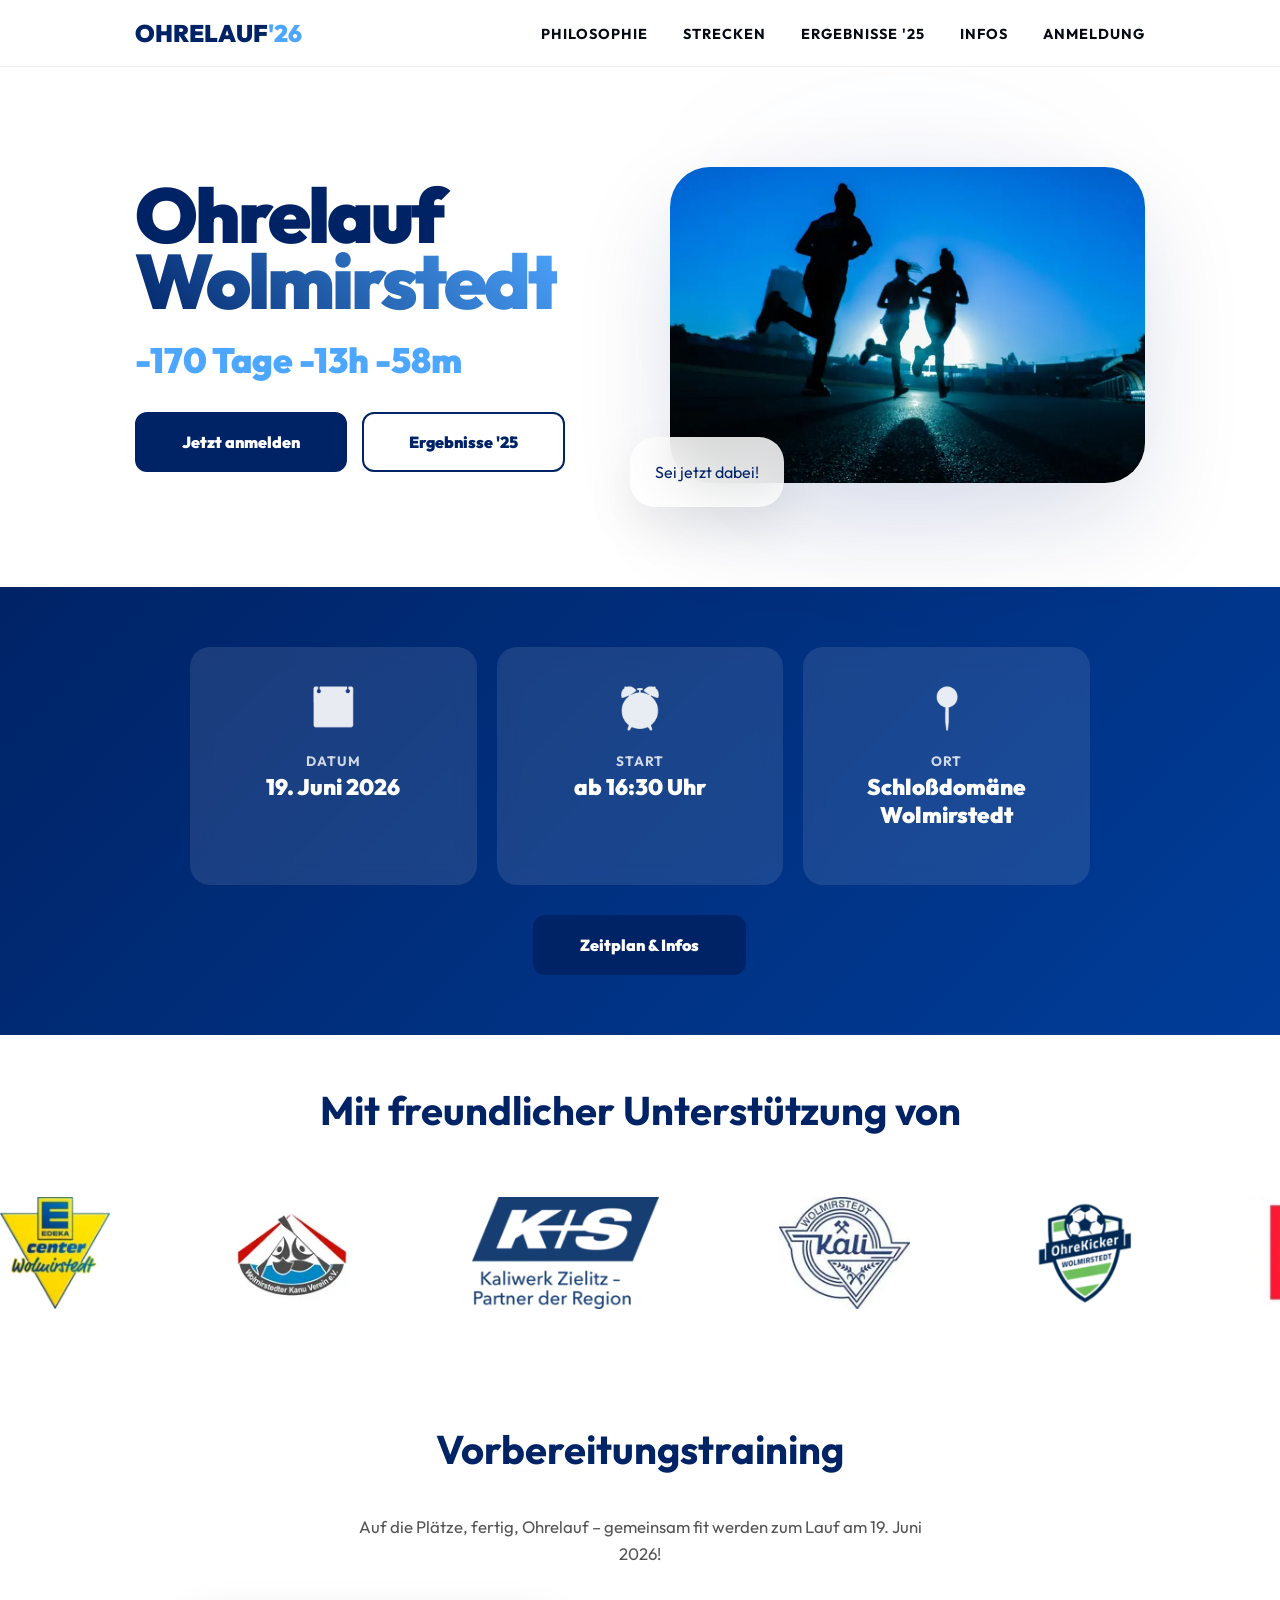
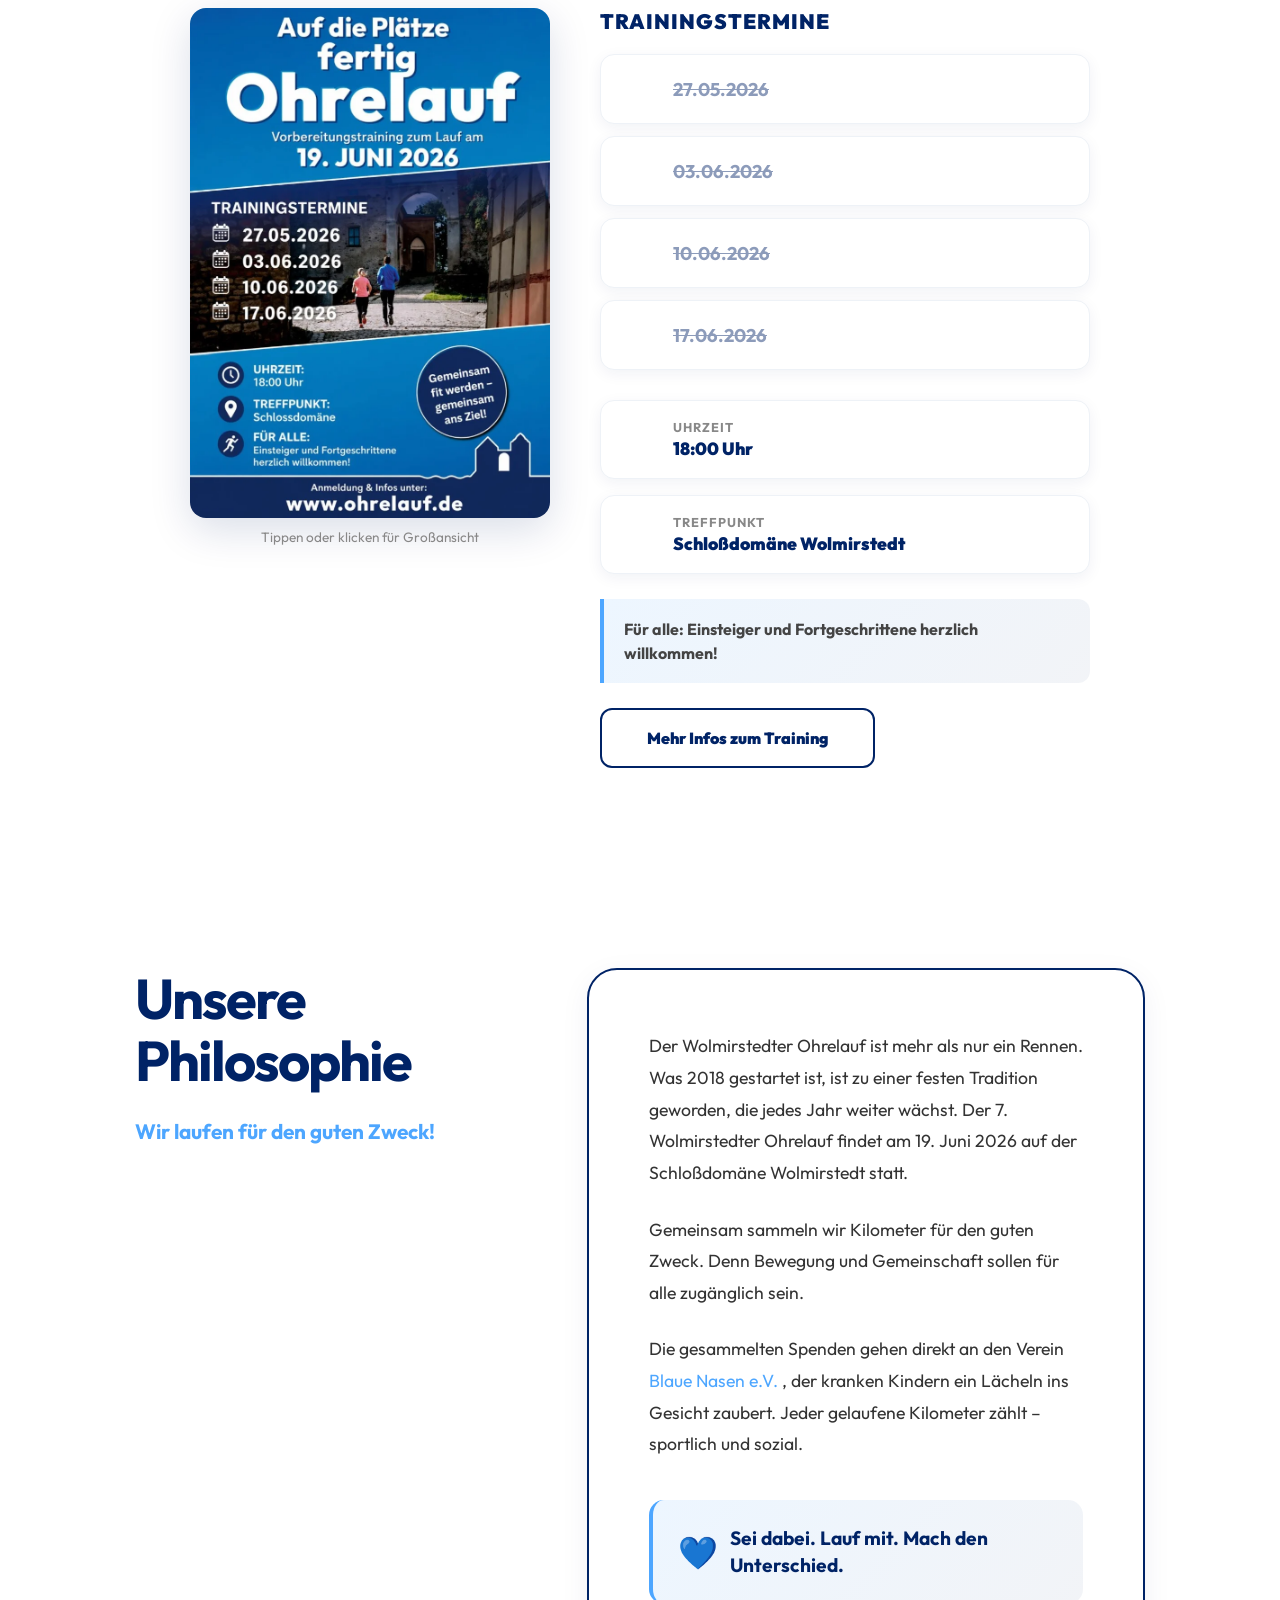
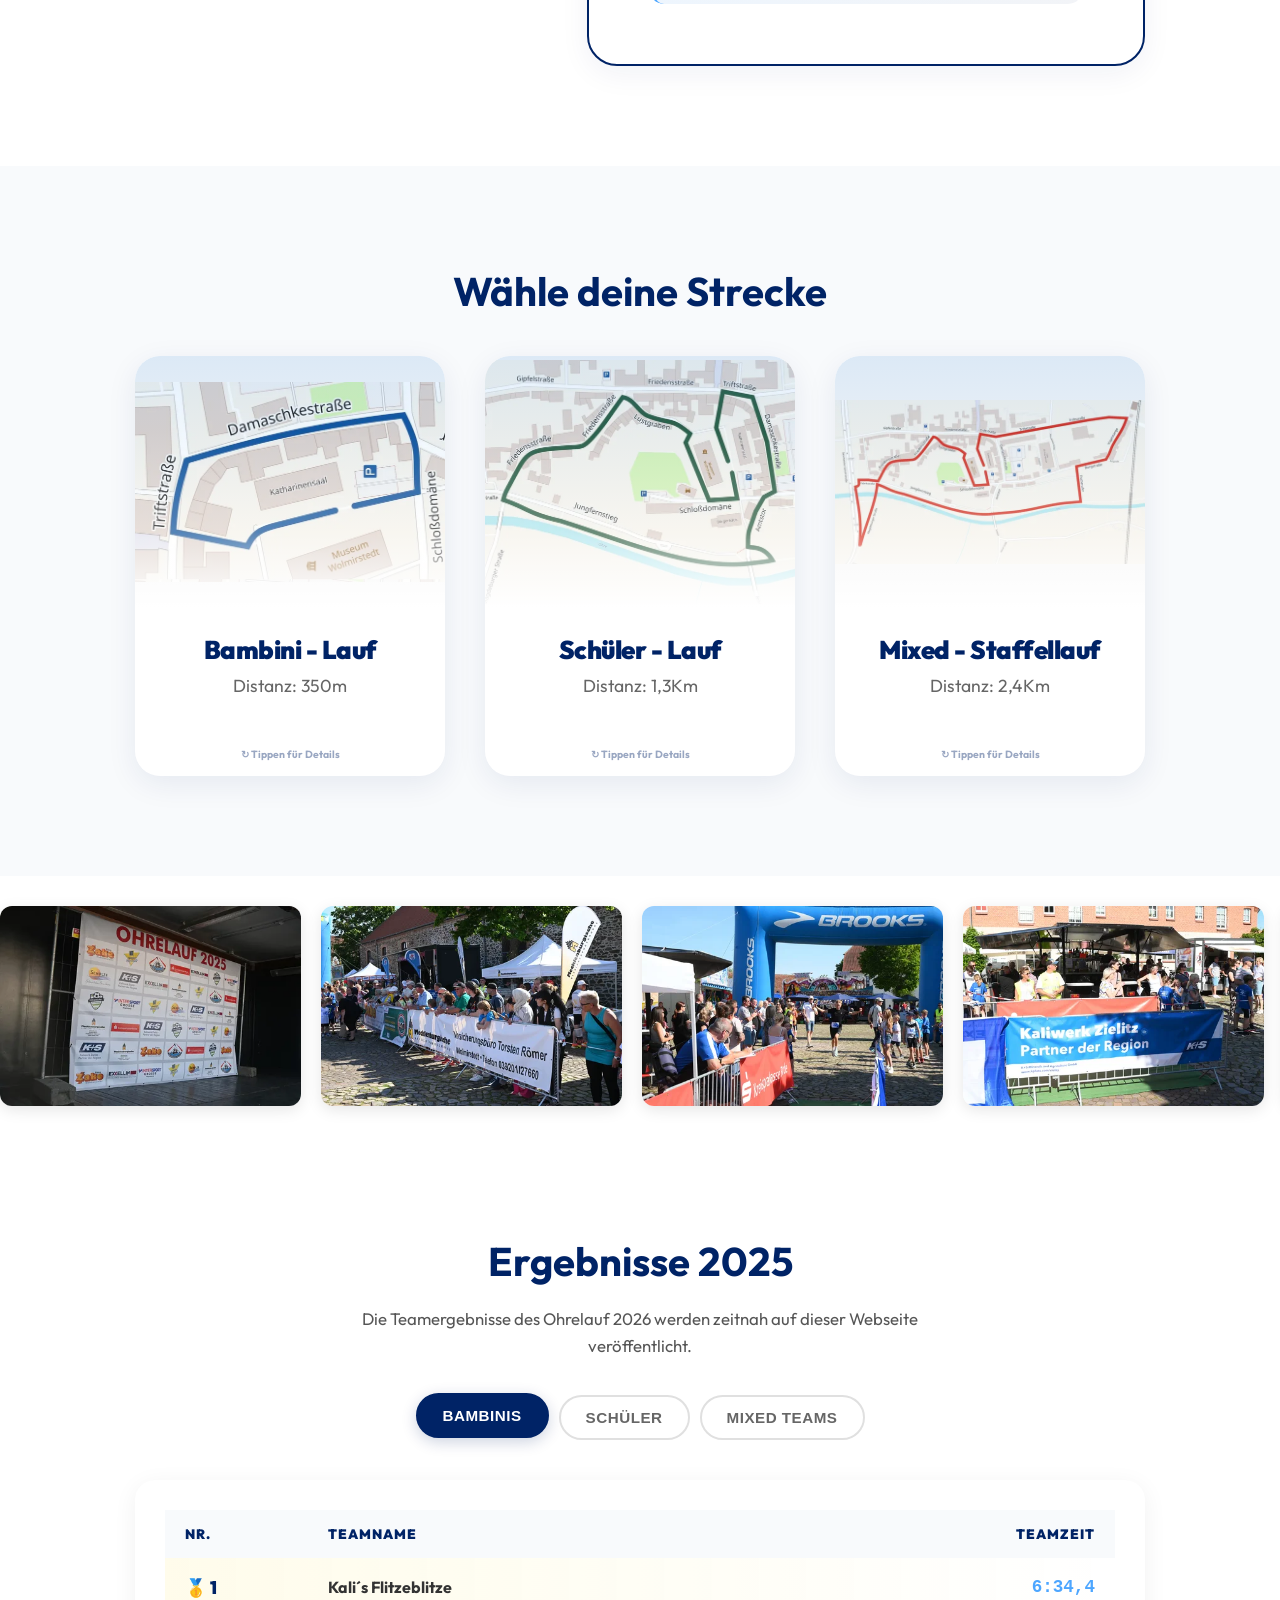
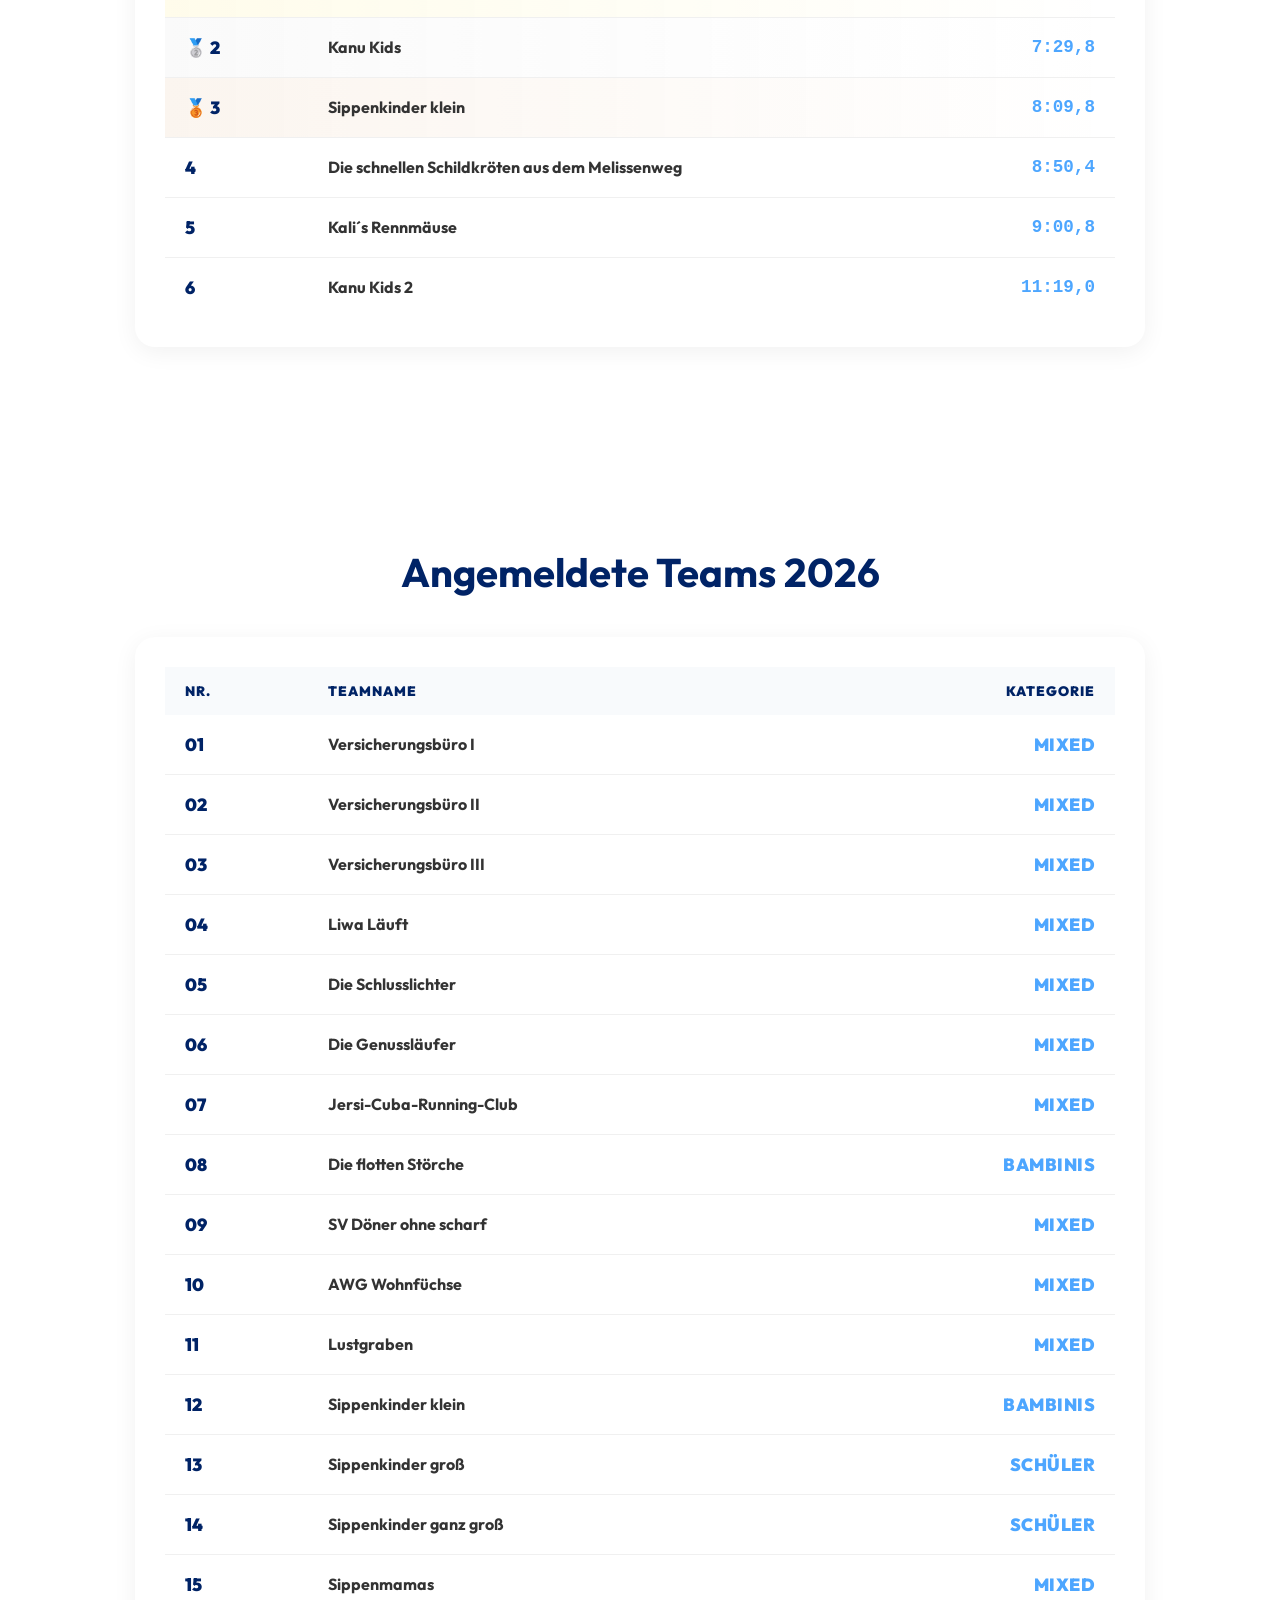
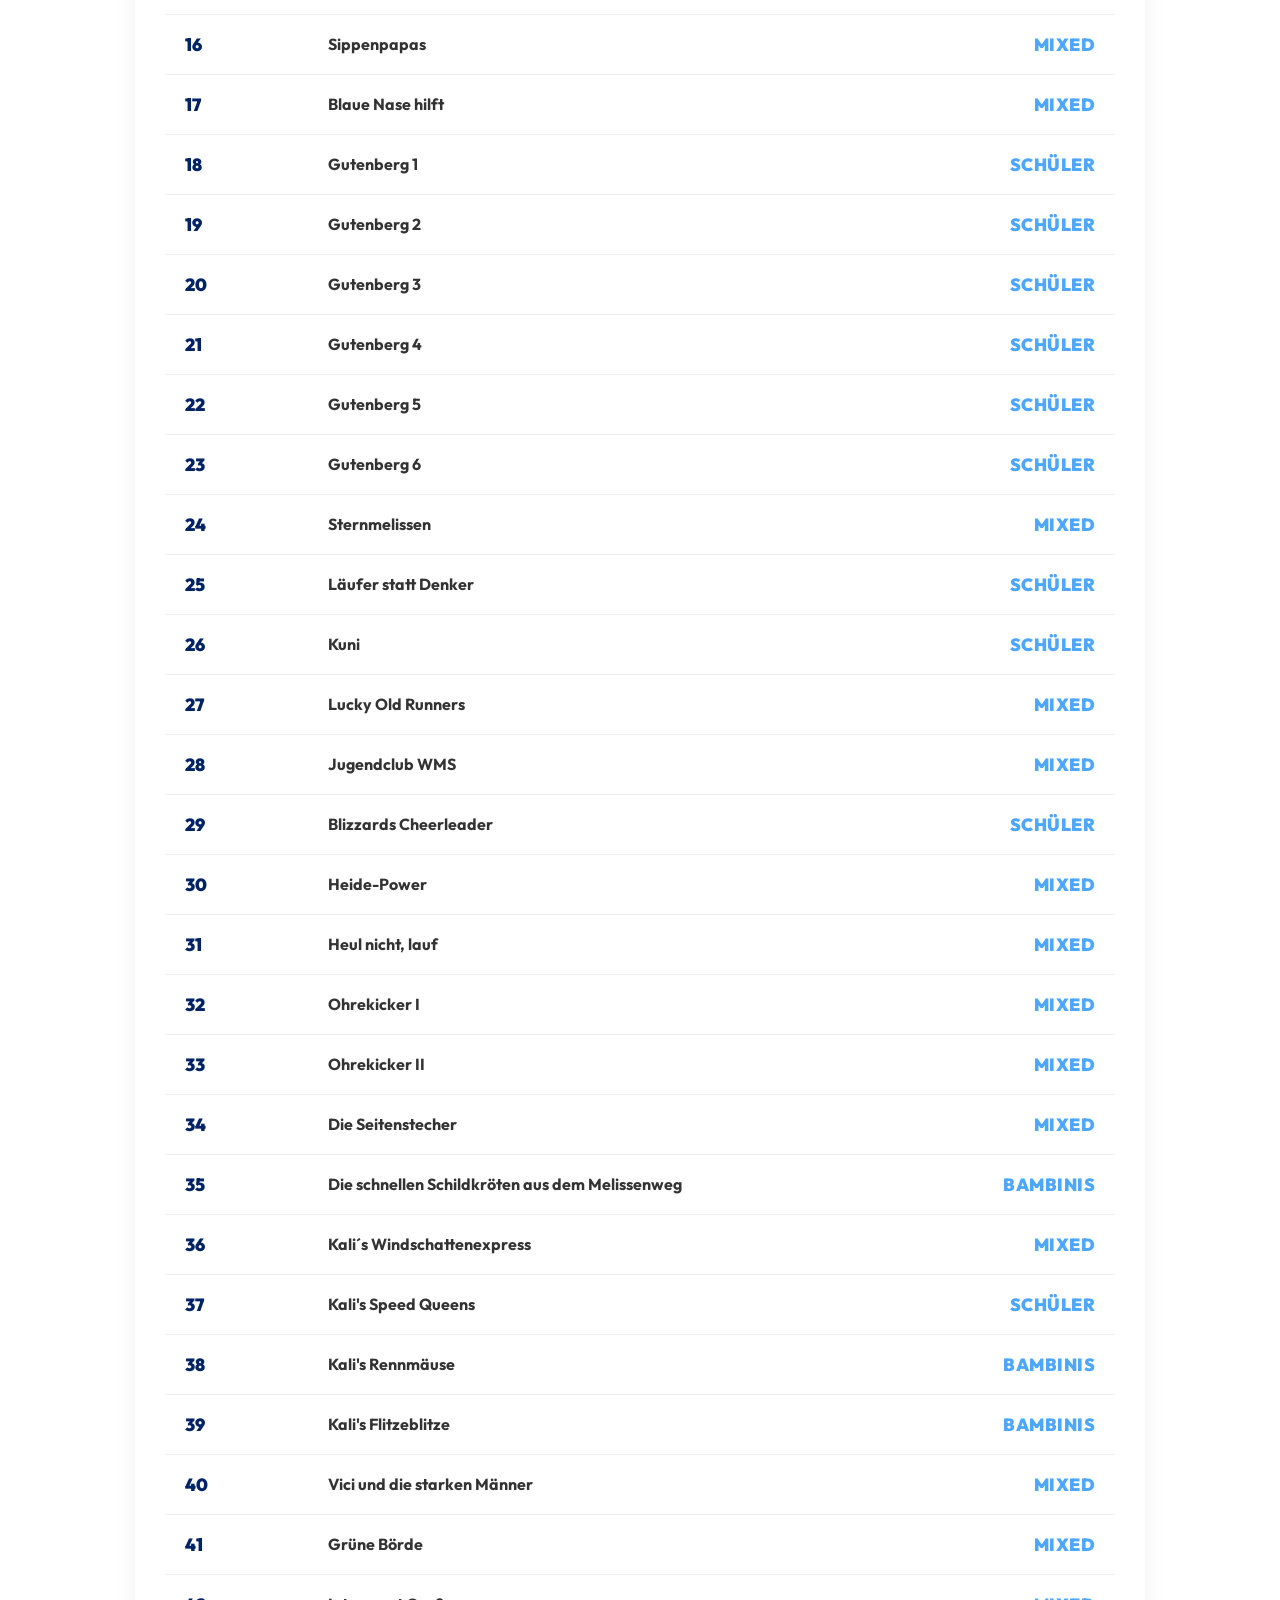
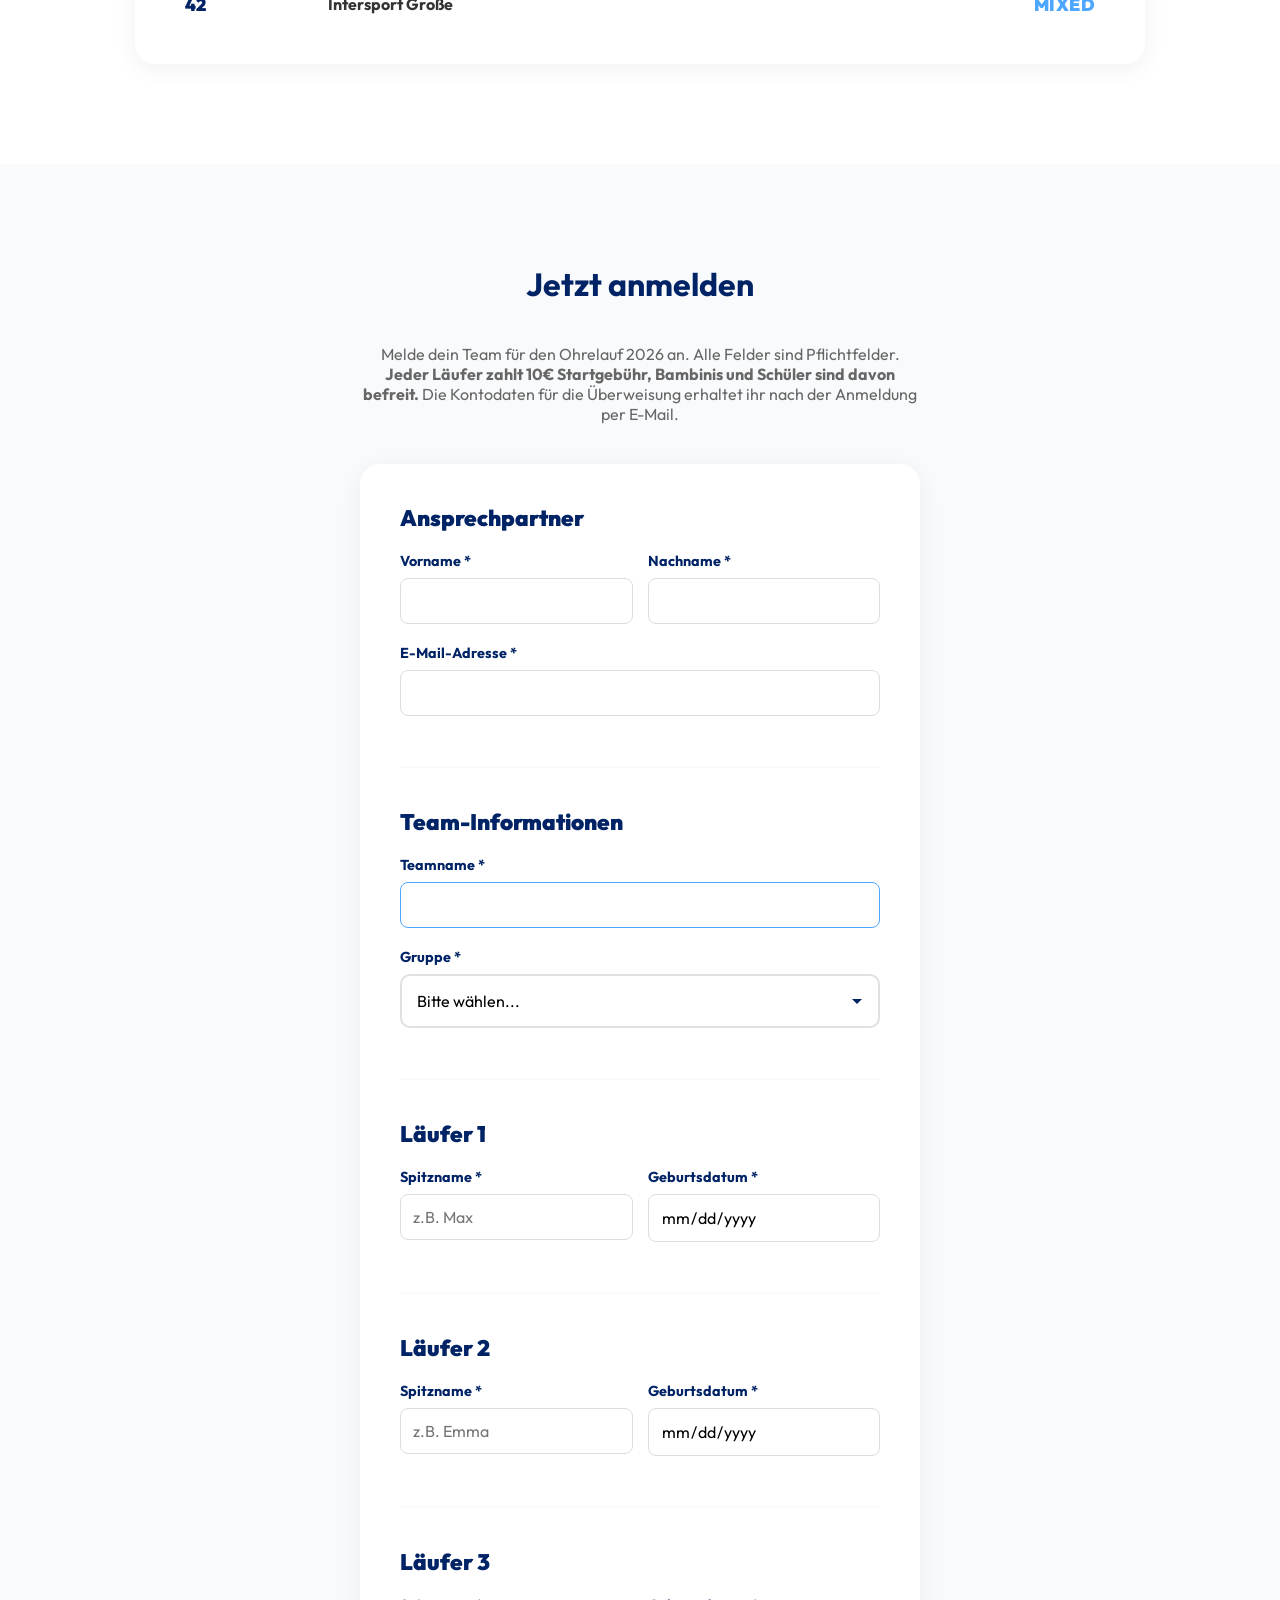
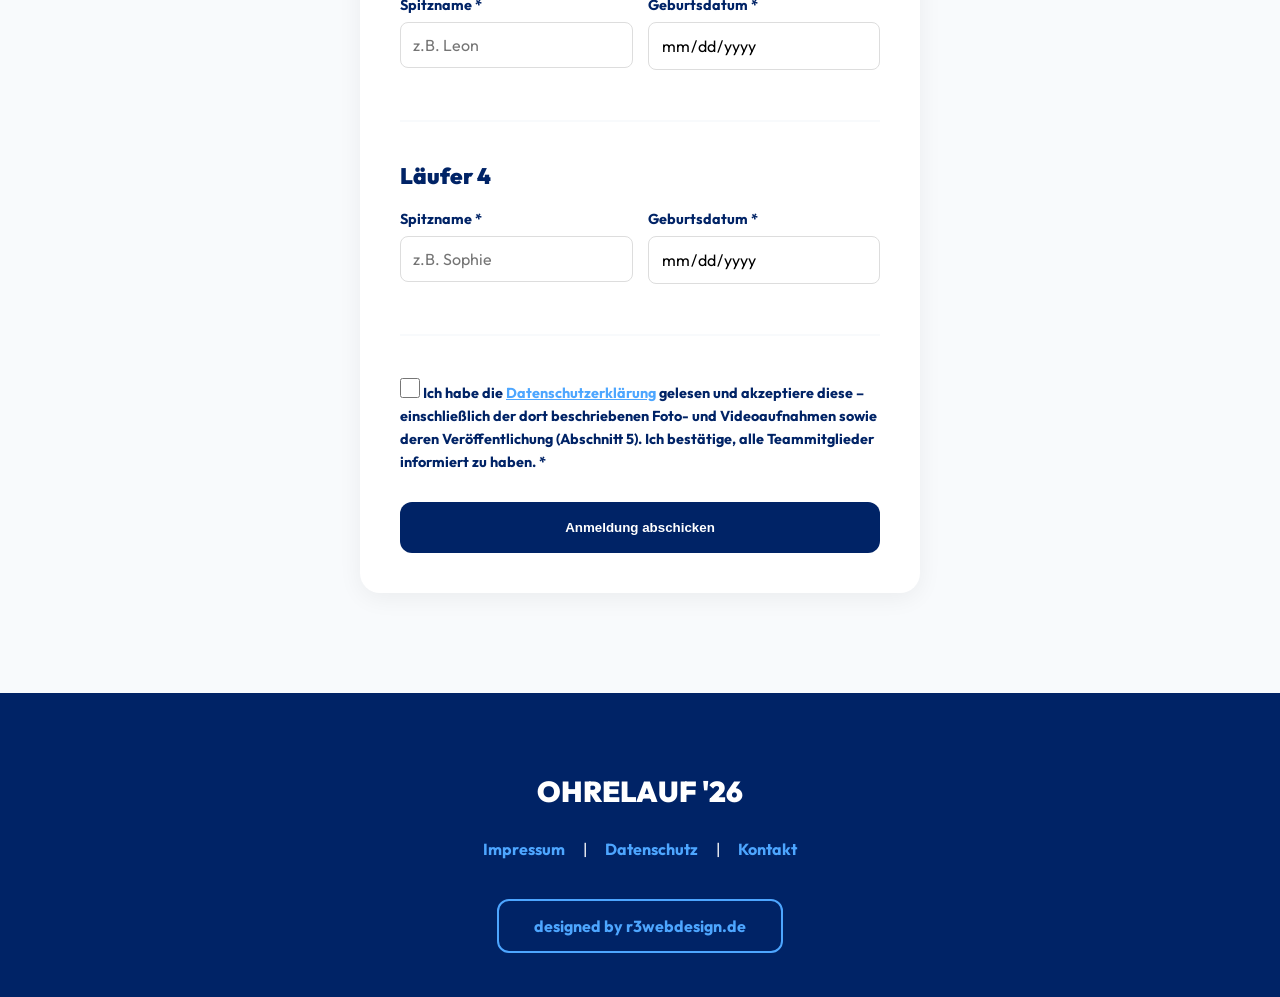
==== commit 0ce7867a: "Intersport Große als Sponsor hinzufügen" ====
--- a/index.html
+++ b/index.html
@@ -179,6 +179,7 @@
 <img src="images/logos/sparkasse-boerde.webp" alt="Sparkasse Börde" class="logo-marquee-img" width="200" height="95" loading="lazy" decoding="async">
 <img src="images/logos/mecklenburgische-roemer.webp" alt="Mecklenburgische Torsten Römer" class="logo-marquee-img" width="194" height="120" loading="lazy" decoding="async">
 <img src="images/logos/awg.webp" alt="AWG" class="logo-marquee-img" width="120" height="120" loading="lazy" decoding="async">
+<img src="images/logos/intersport-grosse.webp" alt="Intersport Große Magdeburg" class="logo-marquee-img" width="440" height="240" loading="lazy" decoding="async">
 </div>
 </div>
 </section>
@@ -366,8 +367,8 @@
 
 <section id="ergebnisse" class="section">
 <div class="container">
-<h2 class="section-title centered">Ergebnisse 2026</h2>
-<p class="results-intro centered">Hier findet Ihr die aktuellen Ergebnisse des Ohrelaufes 2026.</p>
+<h2 class="section-title centered">Ergebnisse 2025</h2>
+<p class="results-intro centered">Die Teamergebnisse des Ohrelauf 2026 werden zeitnah auf dieser Webseite veröffentlicht.</p>
 <!-- Tab Navigation -->
 <div class="results-tabs">
 <button class="tab-btn active" data-tab="bambinis">Bambinis</button>
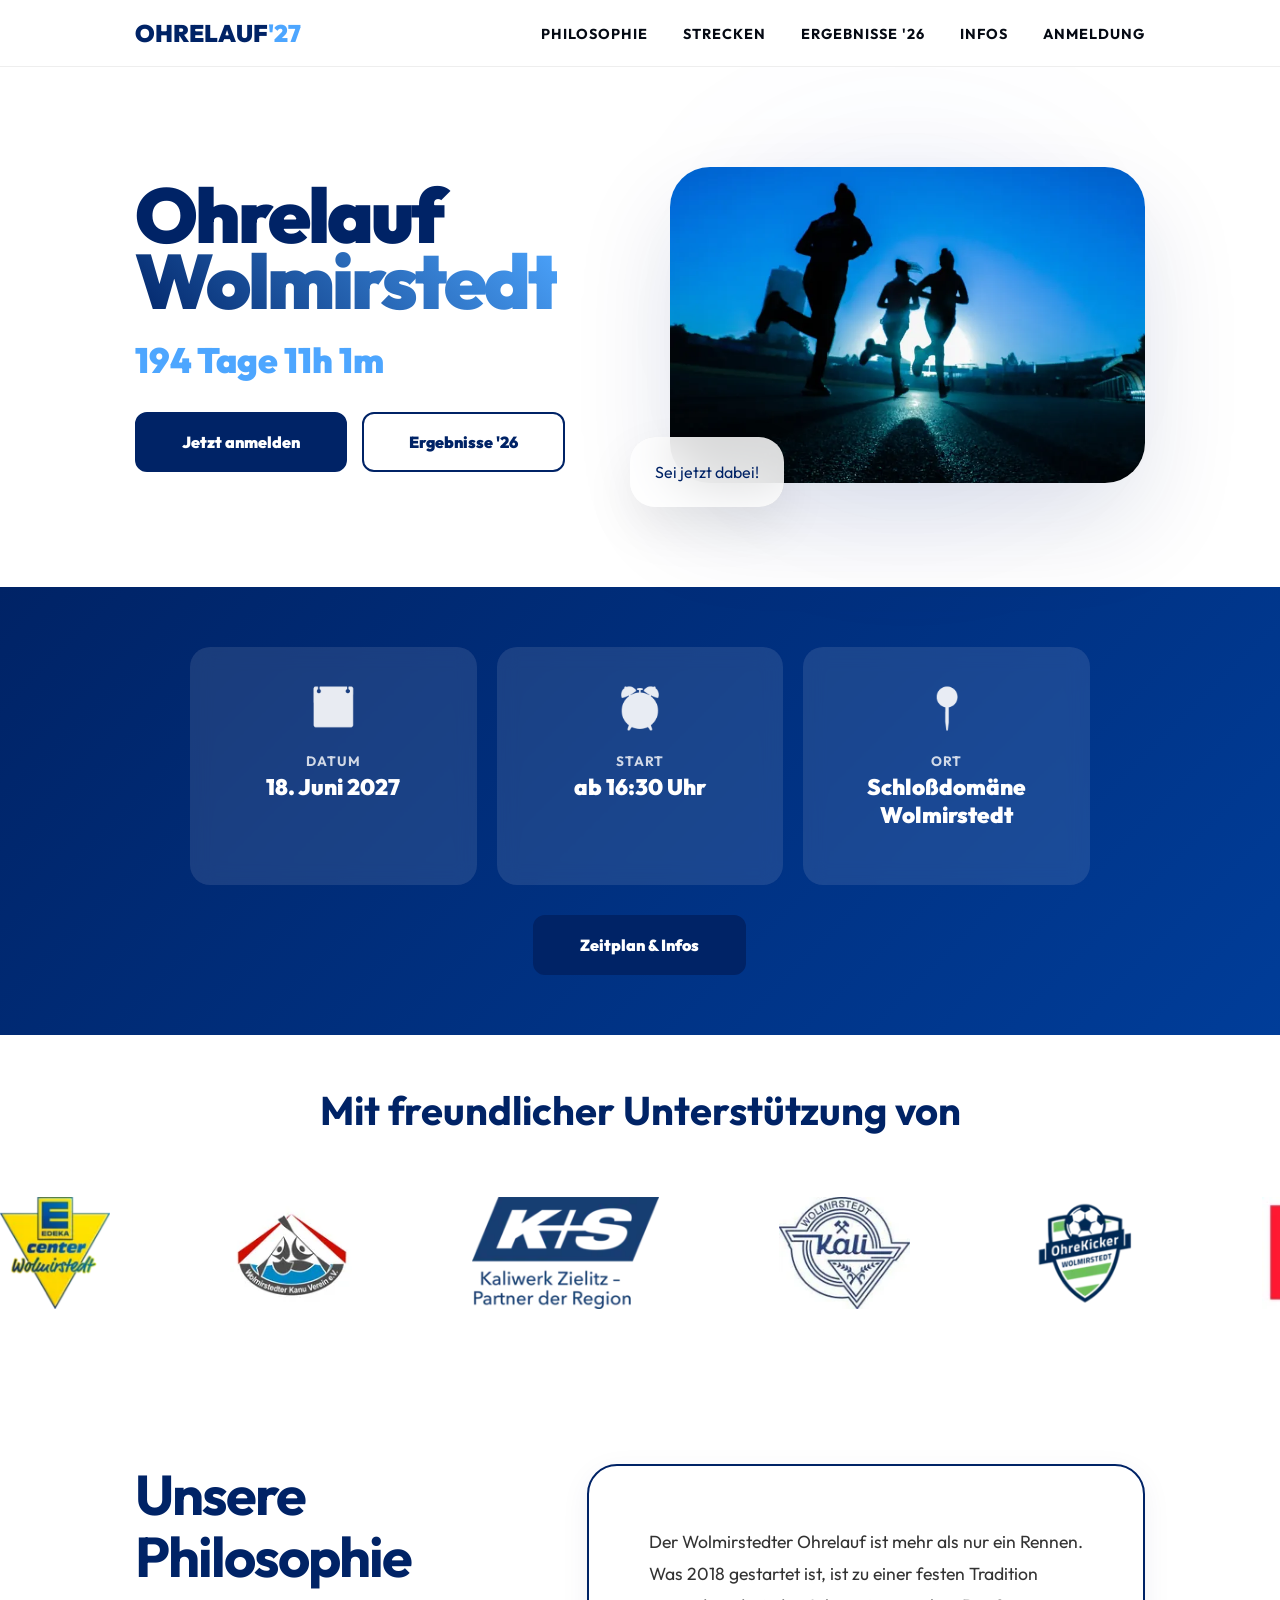
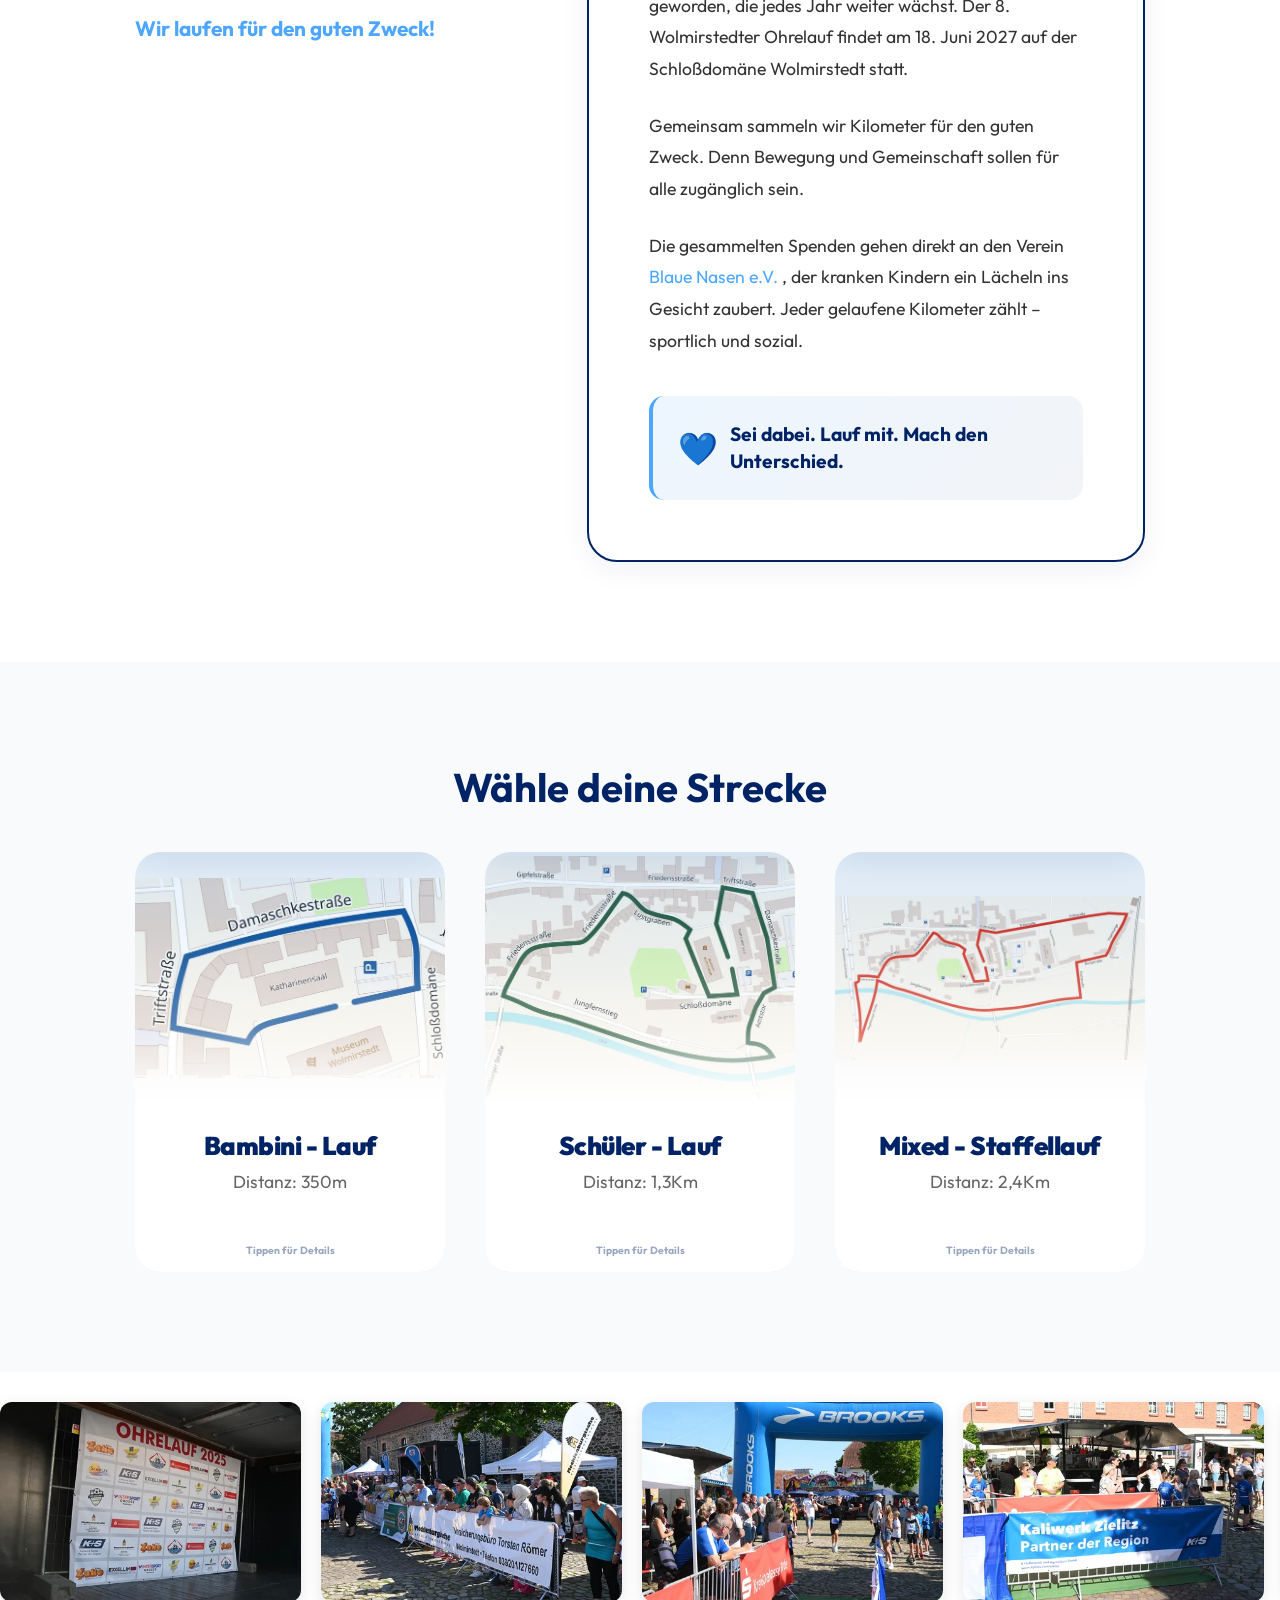
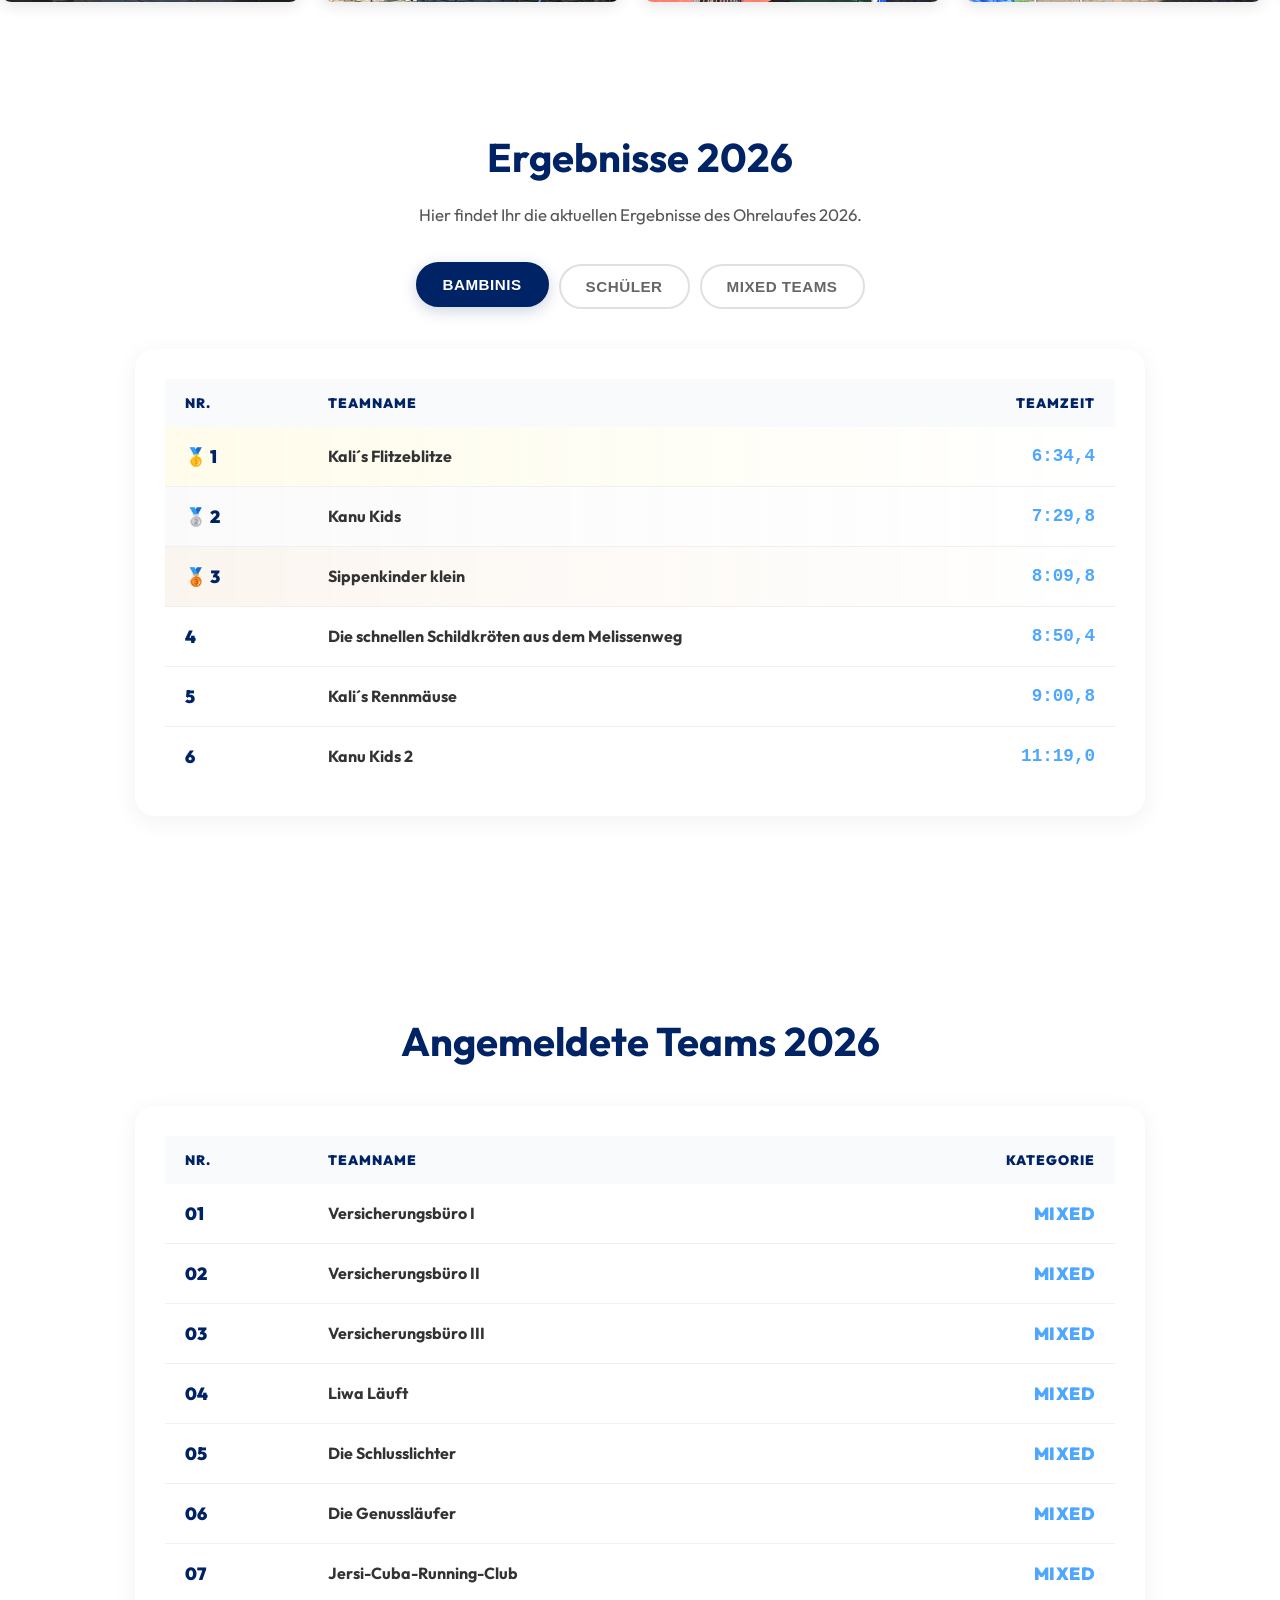
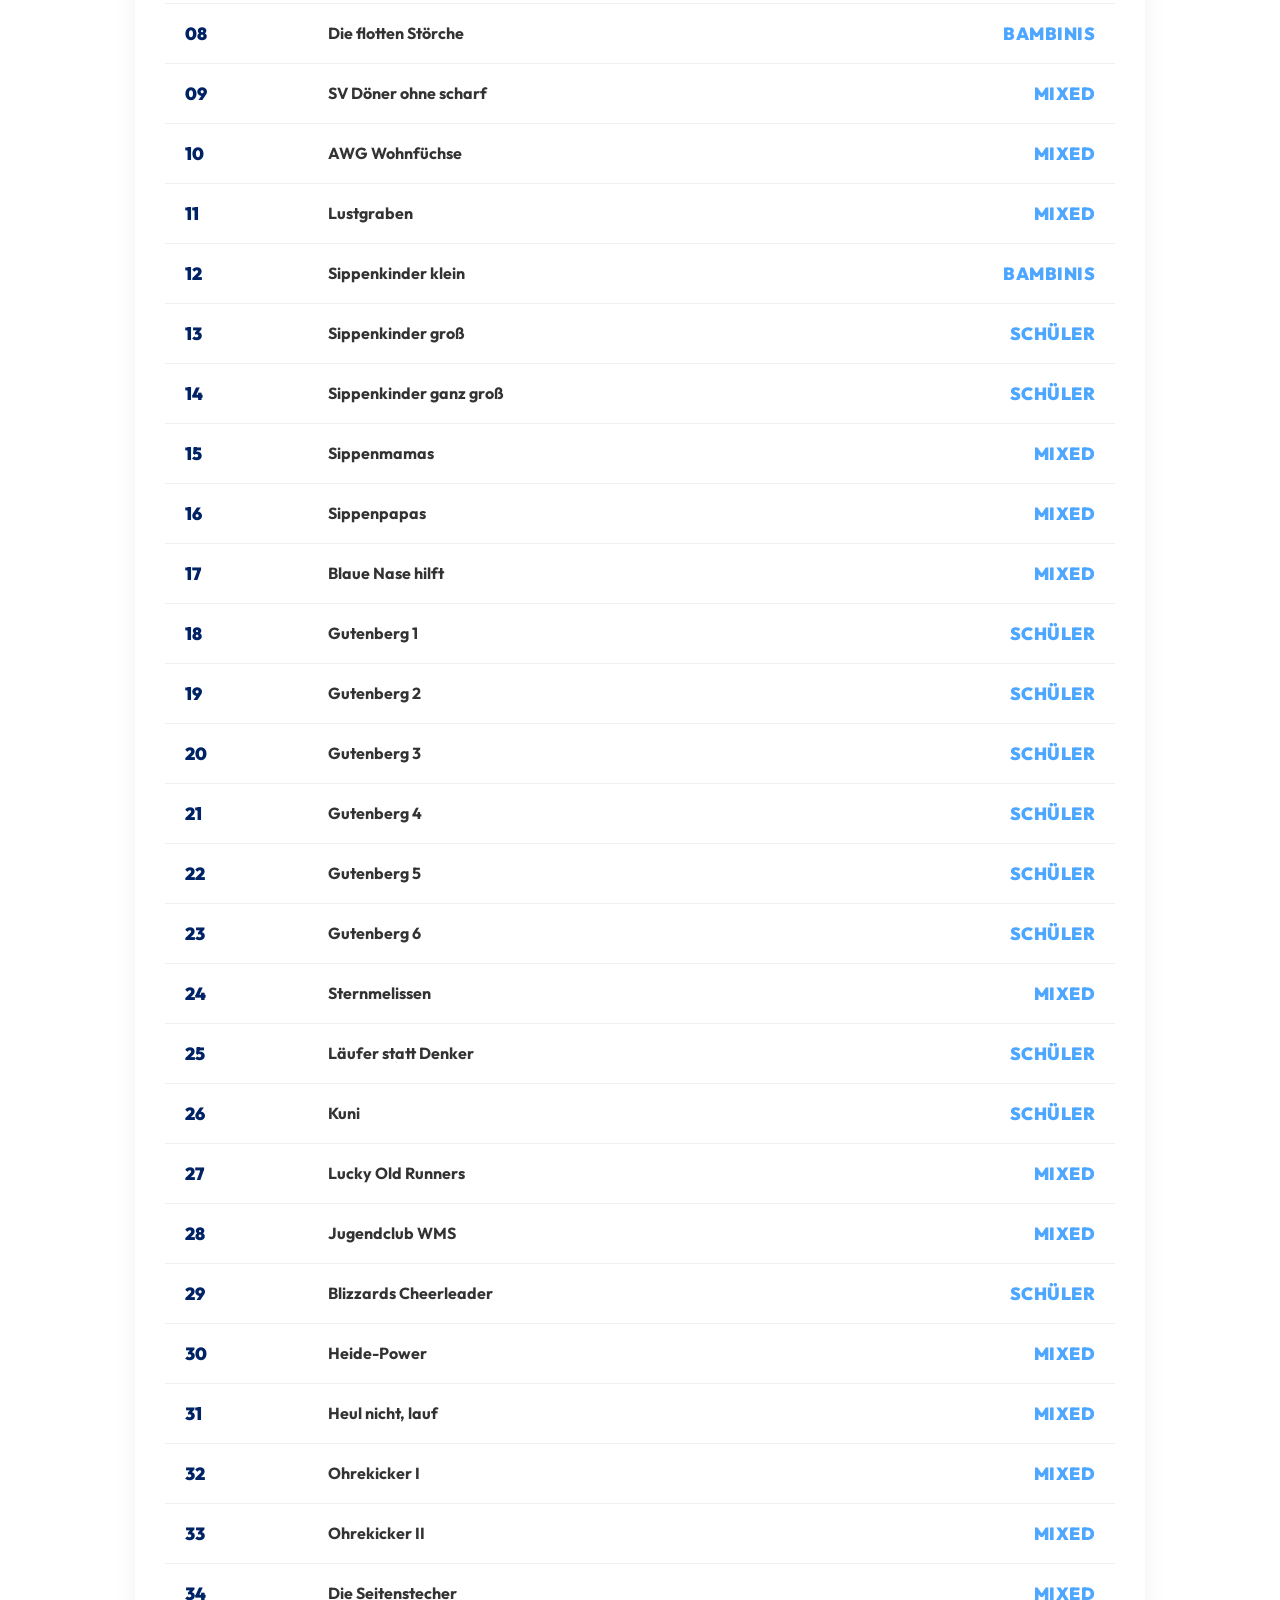
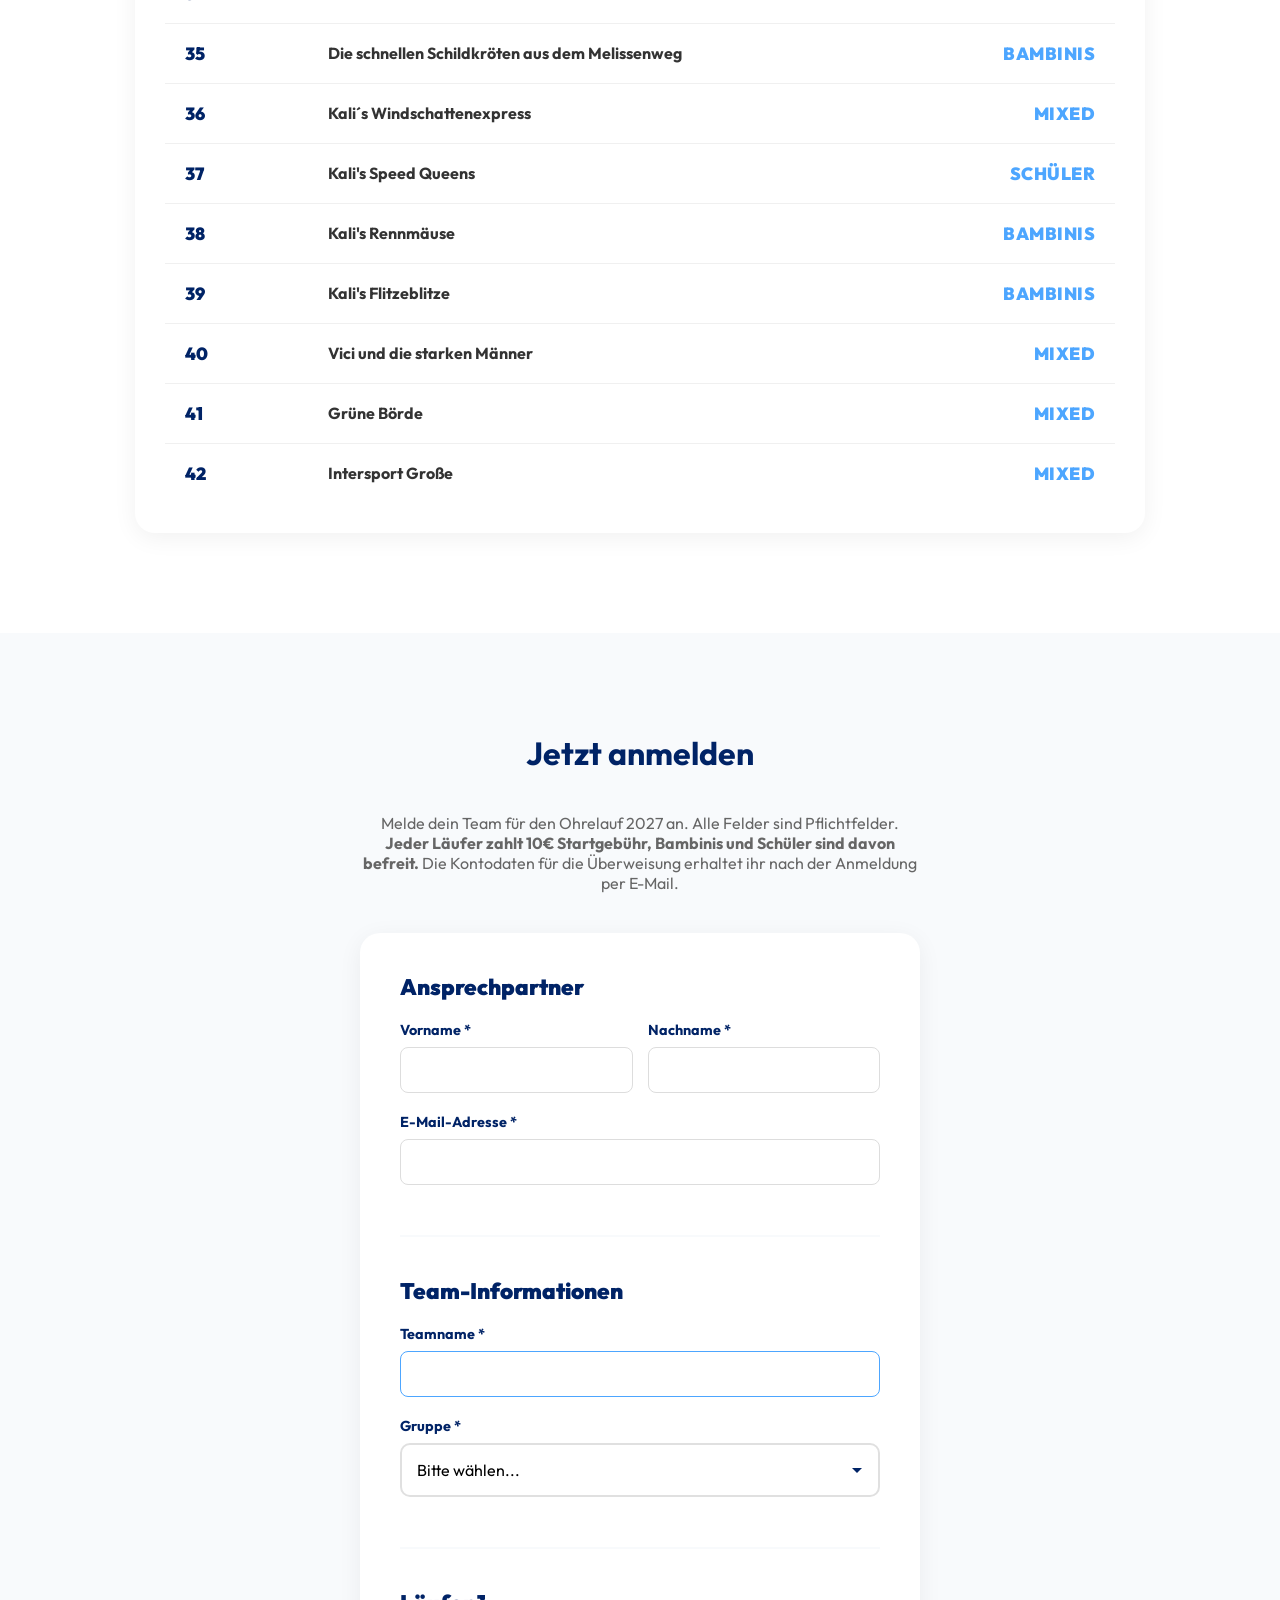
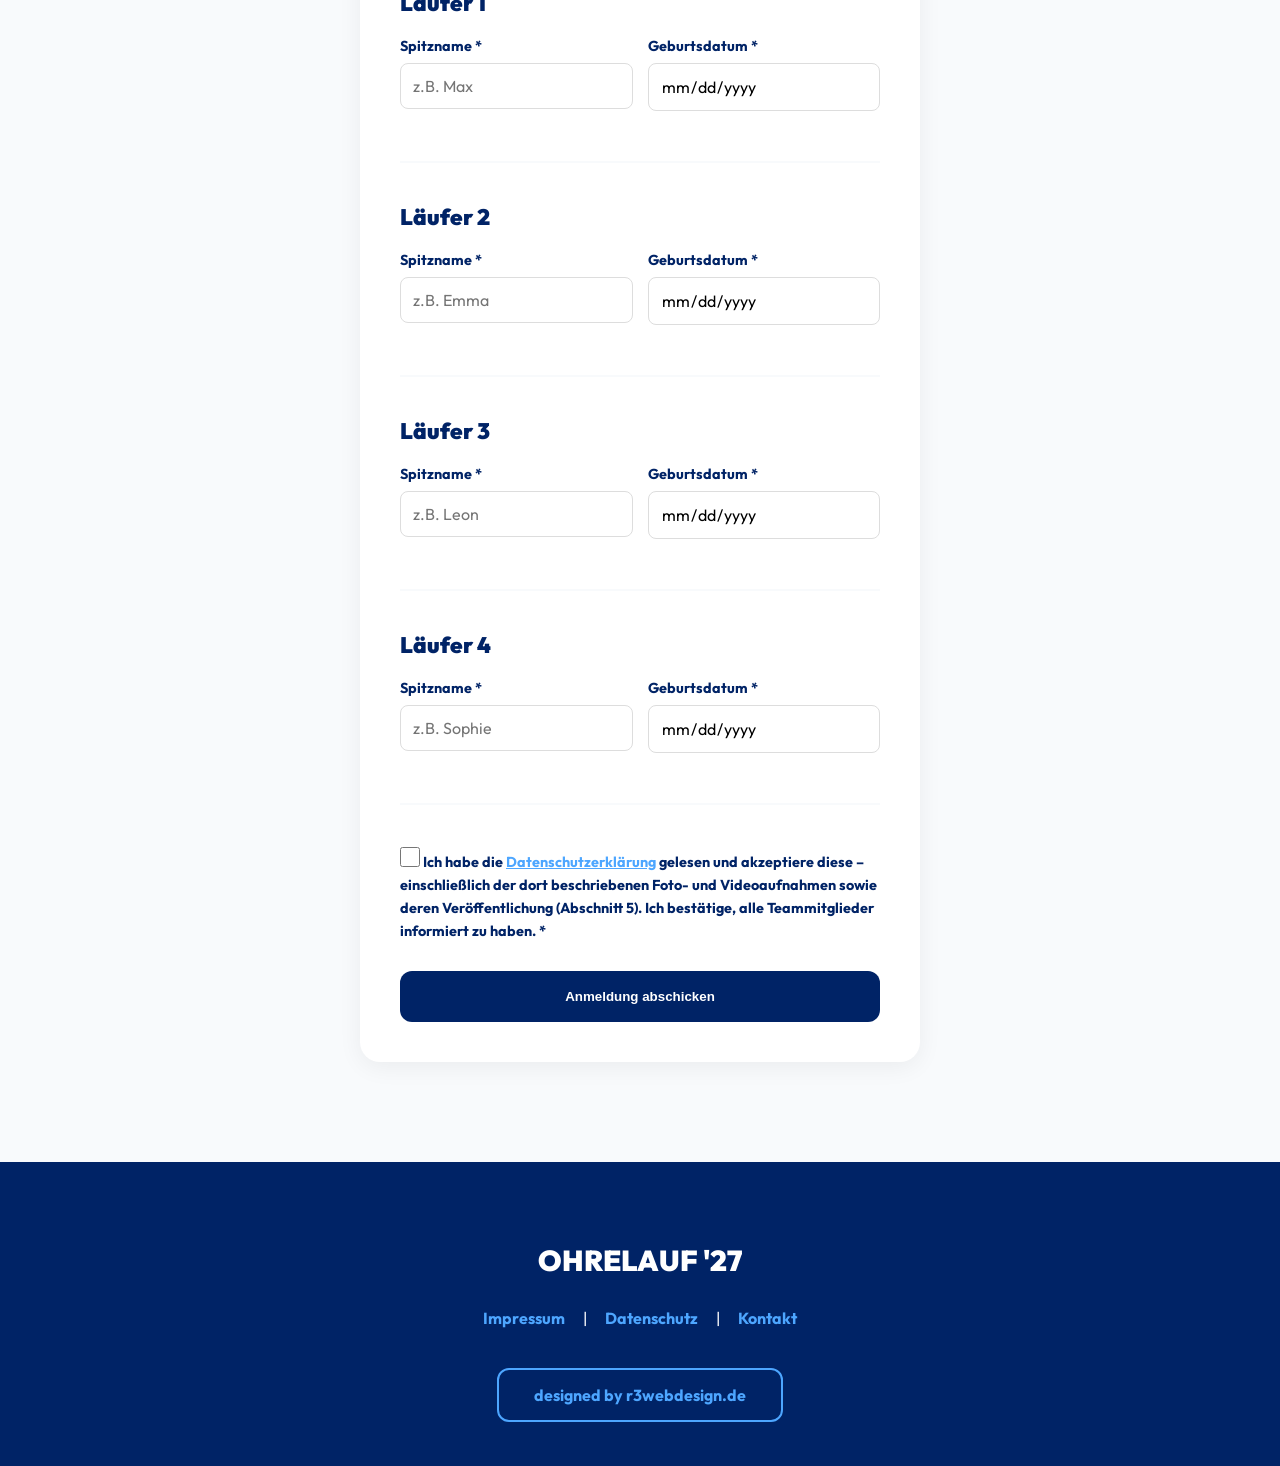
==== commit c9cc30a0: "Seite auf 2027 geändert & update layout Streckenkarte" ====
--- a/index.html
+++ b/index.html
@@ -3,18 +3,18 @@
 <head>
 <meta charset="UTF-8">
 <meta name="viewport" content="width=device-width, initial-scale=1.0, maximum-scale=1.0">
-<title>Wolmirstedter Ohrelauf 2026 | Spendenlauf in Wolmirstedt</title>
-<meta name="description" content="Der Wolmirstedter Ohrelauf 2026 am 19. Juni um 16:00 Uhr auf der Schloßdomäne - Ein Spendenlauf für einen guten Zweck. Unterstützt von Mecklenburgische Versicherung Torsten Römer.">
+<title>Wolmirstedter Ohrelauf 2027 | Spendenlauf in Wolmirstedt</title>
+<meta name="description" content="Der Wolmirstedter Ohrelauf 2027 am 18. Juni um 16:00 Uhr auf der Schloßdomäne - Ein Spendenlauf für einen guten Zweck. Unterstützt von Mecklenburgische Versicherung Torsten Römer.">
 
 <!-- Schema.org Event Markup (JSON-LD) -->
 <script type="application/ld+json">
 {
 "@context": "https://schema.org",
 "@type": "SportsEvent",
-"name": "Wolmirstedter Ohrelauf 2026",
+"name": "Wolmirstedter Ohrelauf 2027",
 "description": "Spendenlauf in Wolmirstedt für einen guten Zweck",
-"startDate": "2026-06-19T16:00:00+02:00",
-"endDate": "2026-06-19T19:00:00+02:00",
+"startDate": "2027-06-18T16:00:00+02:00",
+"endDate": "2027-06-18T19:00:00+02:00",
 "eventStatus": "https://schema.org/EventScheduled",
 "eventAttendanceMode": "https://schema.org/OfflineEventAttendanceMode",
 "location": {
@@ -43,8 +43,8 @@
 <!-- Open Graph / Social -->
 <link rel="canonical" href="https://ohrelauf.de/">
 <meta property="og:site_name" content="Wolmirstedter Ohrelauf">
-<meta property="og:title" content="Wolmirstedter Ohrelauf 2026 | 19. Juni 2026">
-<meta property="og:description" content="Spendenlauf auf der Schloßdomäne Wolmirstedt - Laufen für den guten Zweck am 19. Juni 2026 um 16:00 Uhr">
+<meta property="og:title" content="Wolmirstedter Ohrelauf 2027 | 18. Juni 2027">
+<meta property="og:description" content="Spendenlauf auf der Schloßdomäne Wolmirstedt - Laufen für den guten Zweck am 18. Juni 2027 um 16:00 Uhr">
 <meta property="og:type" content="website">
 <meta property="og:url" content="https://ohrelauf.de/">
 <meta property="og:locale" content="de_DE">
@@ -52,12 +52,12 @@
 <meta property="og:image:type" content="image/jpeg">
 <meta property="og:image:width" content="1200">
 <meta property="og:image:height" content="630">
-<meta property="og:image:alt" content="Wolmirstedter Ohrelauf 2026 – Spendenlauf auf der Schloßdomäne Wolmirstedt">
+<meta property="og:image:alt" content="Wolmirstedter Ohrelauf 2027 – Spendenlauf auf der Schloßdomäne Wolmirstedt">
 <meta name="twitter:card" content="summary_large_image">
-<meta name="twitter:title" content="Wolmirstedter Ohrelauf 2026 | 19. Juni 2026">
-<meta name="twitter:description" content="Spendenlauf auf der Schloßdomäne Wolmirstedt - Laufen für den guten Zweck am 19. Juni 2026 um 16:00 Uhr">
+<meta name="twitter:title" content="Wolmirstedter Ohrelauf 2027 | 18. Juni 2027">
+<meta name="twitter:description" content="Spendenlauf auf der Schloßdomäne Wolmirstedt - Laufen für den guten Zweck am 18. Juni 2027 um 16:00 Uhr">
 <meta name="twitter:image" content="https://ohrelauf.de/images/og-image.jpg">
-<meta name="twitter:image:alt" content="Wolmirstedter Ohrelauf 2026 – Spendenlauf auf der Schloßdomäne Wolmirstedt">
+<meta name="twitter:image:alt" content="Wolmirstedter Ohrelauf 2027 – Spendenlauf auf der Schloßdomäne Wolmirstedt">
 
 <link rel="preload" href="fonts/outfit/outfit-400.woff2" as="font" type="font/woff2" crossorigin>
 <link rel="stylesheet" href="style.css">
@@ -72,7 +72,7 @@
 <span class="pre-title">WOLMIRSTEDTER</span>
 <h1 class="main-title">
 OHRELAUF
-<span class="year">2026</span>
+<span class="year">2027</span>
 </h1>
 </div>
 <p class="sponsor-label">by Mecklenburgische Versicherung Torsten Römer</p>
@@ -94,7 +94,7 @@
 <div class="page-wrapper">
 <header class="header">
 <div class="container header-grid">
-<div class="logo">OHRELAUF<span>'26</span></div>
+<div class="logo">OHRELAUF<span>'27</span></div>
 <!-- BURGER BUTTON für Mobile -->
 <button id="burger-btn" class="burger-btn" aria-label="Menü">
 <span></span>
@@ -105,7 +105,7 @@
 <ul>
 <li><a href="#philosophie">Philosophie</a></li>
 <li><a href="#strecken">Strecken</a></li>
-<li><a href="#ergebnisse">Ergebnisse '25</a></li>
+<li><a href="#ergebnisse">Ergebnisse '26</a></li>
 <li><a href="infos/">Infos</a></li>
 <li><a href="#anmeldung">Anmeldung</a></li>
 </ul>
@@ -121,7 +121,7 @@
 <div id="timer-desk" class="countdown">-- Tage -- h</div>
 <div class="hero-buttons">
 <a href="#anmeldung" class="btn-primary">Jetzt anmelden</a>
-<a href="#ergebnisse" class="btn-secondary">Ergebnisse '25</a>
+<a href="#ergebnisse" class="btn-secondary">Ergebnisse '26</a>
 </div>
 </div>
 <div class="hero-img-stack">
@@ -142,7 +142,7 @@
 <span class="info-icon"></span>
 <div class="info-text">
 <span class="info-label">Datum</span>
-<span class="info-value">19. Juni 2026</span>
+<span class="info-value">18. Juni 2027</span>
 </div>
 </div>
 <div class="info-item">
@@ -184,16 +184,17 @@
 </div>
 </section>
 
+<!--
 <section id="vorbereitung" class="section training-section">
 <div class="container">
 <h2 class="section-title centered">Vorbereitungs&shy;training</h2>
-<p class="training-intro centered">Auf die Plätze, fertig, Ohrelauf – gemeinsam fit werden zum Lauf am 19. Juni 2026!</p>
+<p class="training-intro centered">Auf die Plätze, fertig, Ohrelauf – gemeinsam fit werden zum Lauf am 18. Juni 2027!</p>
 <div class="training-grid">
 <figure class="training-flyer-wrap">
 <img src="images/training-flyer-400.webp"
 srcset="images/training-flyer-400.webp 400w, images/training-flyer-800.webp 723w"
 sizes="(min-width: 900px) 420px, calc(100% - 40px)"
-alt="Flyer Vorbereitungstraining Ohrelauf: Termine 27.05., 03.06., 10.06. und 17.06.2026, jeweils 18:00 Uhr, Treffpunkt Schloßdomäne Wolmirstedt"
+alt="Flyer Vorbereitungstraining Ohrelauf"
 class="training-flyer"
 onclick="openLightbox('images/training-flyer.webp')"
 loading="lazy"
@@ -204,21 +205,9 @@
 <div class="training-details">
 <h3 class="training-details-title">Trainingstermine</h3>
 <ul class="training-dates">
-<li class="training-date" data-date="2026-05-27">
+<li class="training-date" data-date="2027-05-26">
 <span class="info-icon" aria-hidden="true"></span>
-<time datetime="2026-05-27">27.05.2026</time>
-</li>
-<li class="training-date" data-date="2026-06-03">
-<span class="info-icon" aria-hidden="true"></span>
-<time datetime="2026-06-03">03.06.2026</time>
-</li>
-<li class="training-date" data-date="2026-06-10">
-<span class="info-icon" aria-hidden="true"></span>
-<time datetime="2026-06-10">10.06.2026</time>
-</li>
-<li class="training-date" data-date="2026-06-17">
-<span class="info-icon" aria-hidden="true"></span>
-<time datetime="2026-06-17">17.06.2026</time>
+<time datetime="2027-05-26">Termine folgen</time>
 </li>
 </ul>
 <div class="training-meta">
@@ -243,6 +232,7 @@
 </div>
 </div>
 </section>
+-->
 
 <section id="philosophie" class="section">
 <div class="container">
@@ -256,8 +246,8 @@
 <div class="phil-right">
 <p class="phil-text">
 Der Wolmirstedter Ohrelauf ist mehr als nur ein Rennen. Was 2018 gestartet ist, 
-ist zu einer festen Tradition geworden, die jedes Jahr weiter wächst. Der 7. Wolmirstedter Ohrelauf
-findet am 19. Juni 2026 auf der Schloßdomäne Wolmirstedt statt.
+ist zu einer festen Tradition geworden, die jedes Jahr weiter wächst. Der 8. Wolmirstedter Ohrelauf
+findet am 18. Juni 2027 auf der Schloßdomäne Wolmirstedt statt.
 </p>
 <p class="phil-text">
 Gemeinsam sammeln wir Kilometer für den guten Zweck. Denn Bewegung und Gemeinschaft sollen 
@@ -291,13 +281,13 @@
 <div class="c-content">
 <h3>Bambini - Lauf</h3>
 <p>Distanz: 350m</p>
-<span class="card-hint">↻ Tippen für Details</span>
+<span class="card-hint">Tippen für Details</span>
 </div>
 </div>
 <div class="card-back">
 <h3>Details</h3>
 <p>Start: 16:45 Uhr<br>Distanz: 350m<br>Route: Blau<br>Alter: Bis 7Jahre</p>
-<span class="card-hint">↻ Zurück</span>
+<span class="card-hint">Tippen zum Schließen</span>
 </div>
 </div>
 </div>
@@ -309,13 +299,13 @@
 <div class="c-content">
 <h3>Schüler - Lauf</h3>
 <p>Distanz: 1,3Km</p>
-<span class="card-hint">↻ Tippen für Details</span>
+<span class="card-hint">Tippen für Details</span>
 </div>
 </div>
 <div class="card-back">
 <h3>Details</h3>
 <p>Start: 17:00 Uhr<br>Distanz: 1,3 Km<br>Route: Grün<br>Alter: Bis 16 Jahren</p>
-<span class="card-hint">↻ Zurück</span>
+<span class="card-hint">Tippen zum Schließen</span>
 </div>
 </div>
 </div>
@@ -327,13 +317,13 @@
 <div class="c-content">
 <h3>Mixed - Staffellauf</h3>
 <p>Distanz: 2,4Km</p>
-<span class="card-hint">↻ Tippen für Details</span>
+<span class="card-hint">Tippen für Details</span>
 </div>
 </div>
 <div class="card-back">
 <h3>Details</h3>
 <p>Start: 17:45 Uhr<br>Distanz: 2,4 Km<br>Route: Rot<br>4er Teams Mixed</p>
-<span class="card-hint">↻ Zurück</span>
+<span class="card-hint">Tippen zum Schließen</span>
 </div>
 </div>
 </div>
@@ -367,8 +357,8 @@
 
 <section id="ergebnisse" class="section">
 <div class="container">
-<h2 class="section-title centered">Ergebnisse 2025</h2>
-<p class="results-intro centered">Die Teamergebnisse des Ohrelauf 2026 werden zeitnah auf dieser Webseite veröffentlicht.</p>
+<h2 class="section-title centered">Ergebnisse 2026</h2>
+<p class="results-intro centered">Hier findet Ihr die aktuellen Ergebnisse des Ohrelaufes 2026.</p>
 <!-- Tab Navigation -->
 <div class="results-tabs">
 <button class="tab-btn active" data-tab="bambinis">Bambinis</button>
@@ -419,7 +409,7 @@
 <div class="container-small">
 <h2 class="section-title centered">Jetzt anmelden</h2>
 <p class="centered" style="margin-bottom: 40px; color: #666;">
-Melde dein Team für den Ohrelauf 2026 an. Alle Felder sind Pflichtfelder. <strong>Jeder Läufer zahlt 10€ Startgebühr,
+Melde dein Team für den Ohrelauf 2027 an. Alle Felder sind Pflichtfelder. <strong>Jeder Läufer zahlt 10€ Startgebühr,
 Bambinis und Schüler sind davon befreit.
 </strong>
 Die Kontodaten für die Überweisung erhaltet ihr nach der Anmeldung per E-Mail.
@@ -427,7 +417,7 @@
 <form action="https://api.web3forms.com/submit" method="POST" class="anmelde-form" id="anmeldeForm">
 <!-- Web3Forms Config -->
 <input type="hidden" name="access_key" value="db1440e4-b9d3-40d4-81d2-76eededdca7c">
-<input type="hidden" name="subject" value="Neue Anmeldung für den Ohrelauf 2026">
+<input type="hidden" name="subject" value="Neue Anmeldung für den Ohrelauf 2027">
 <input type="hidden" name="from_name" value="Ohrelauf Webseite">
 <input type="checkbox" name="botcheck" class="hidden" style="display: none;">
 <!-- Ansprechpartner -->
@@ -546,7 +536,7 @@
 <div class="popup-content">
 <div class="popup-icon">✅</div>
 <h3>Anmeldung erfolgreich!</h3>
-<p>Vielen Dank für deine Anmeldung zum Ohrelauf 2026.<br>Wir melden uns in Kürze bei dir!</p>
+<p>Vielen Dank für deine Anmeldung zum Ohrelauf 2027.<br>Wir melden uns in Kürze bei dir!</p>
 <button onclick="closePopup()" class="btn-primary">Verstanden</button>
 </div>
 </div>
@@ -555,7 +545,7 @@
 
 <footer class="footer">
 <div class="container centered">
-<div class="footer-logo">OHRELAUF '26</div>
+<div class="footer-logo">OHRELAUF '27</div>
 <div class="footer-nav">
 <a href="../impressum/">Impressum</a> | <a href="../datenschutz/">Datenschutz</a> | <a href="../kontakt/">Kontakt</a>
 </div>
--- a/style.css
+++ b/style.css
@@ -395,7 +395,7 @@
 }
 
 /* --- 6. DIE 3 KARTEN --- */
-/* === FLIP CARDS - MOBILE FIRST === */
+/* === STRECKENKARTEN – Vorhang von oben === */
 .card-grid {
 display: grid;
 grid-template-columns: 1fr;
@@ -405,10 +405,13 @@
 
 .flip-card {
 height: 420px;
-perspective: 1500px;
 cursor: pointer;
 transition: transform 0.2s ease;
 position: relative;
+overflow: hidden;
+border-radius: 25px;
+isolation: isolate;
+-webkit-tap-highlight-color: transparent;
 }
 
 .flip-card:active {
@@ -419,19 +422,12 @@
 position: relative;
 width: 100%;
 height: 100%;
-transition: transform 0.7s cubic-bezier(0.4, 0.2, 0.2, 1);
-transform-style: preserve-3d;
-}
-
-.flip-card.flipped .card-inner {
-transform: rotateY(180deg);
 }
 
 .card-front, .card-back {
 position: absolute;
 width: 100%;
 height: 100%;
-backface-visibility: hidden;
 border-radius: 25px;
 overflow: hidden;
 box-shadow: 0 8px 30px rgba(0, 35, 102, 0.08);
@@ -477,12 +473,6 @@
 z-index: 1;
 }
 
-/* Explizit KEIN Gradient auf Rückseite */
-.card-back::after,
-.card-back::before {
-display: none !important;
-}
-
 .flip-card:hover .c-img img {
 transform: scale(1.03);
 }
@@ -513,11 +503,14 @@
 margin-bottom: 15px;
 }
 
-/* BACK CARD */
+/* BACK CARD – Vorhang-Overlay */
 .card-back {
-background: var(--brand); /* Solides Blau statt Gradient */
 color: white;
-transform: rotateY(180deg);
+transform: translate3d(0, -100%, 0);
+transition: transform 0.65s cubic-bezier(0.32, 0.72, 0, 1);
+background:
+linear-gradient(180deg, rgba(0, 35, 102, 0.82) 0%, rgba(0, 35, 102, 0.94) 100%),
+url('images/vorhang.webp') center top / cover no-repeat;
 display: flex;
 flex-direction: column;
 justify-content: center;
@@ -525,7 +518,39 @@
 padding: 40px 30px 30px 30px;
 text-align: center;
 position: relative;
-z-index: 2; /* Höher als Vorderseite */
+z-index: 4;
+will-change: transform;
+}
+
+.card-back::before {
+content: '';
+position: absolute;
+left: 0;
+right: 0;
+bottom: 0;
+height: 32px;
+background: linear-gradient(to bottom, transparent, rgba(0, 0, 0, 0.4));
+pointer-events: none;
+z-index: 1;
+}
+
+.card-back::after {
+content: '';
+position: absolute;
+left: 0;
+right: 0;
+top: 0;
+height: 14px;
+background: linear-gradient(to bottom, rgba(255, 255, 255, 0.2), transparent);
+pointer-events: none;
+z-index: 1;
+}
+
+.card-back h3,
+.card-back p,
+.card-back .card-hint {
+position: relative;
+z-index: 2;
 }
 
 .card-back h3 {
@@ -548,7 +573,15 @@
 margin: 8px 0;
 }
 
-/* CARD HINT - Nur einmal im Content */
+.flip-card.flipped .card-back {
+transform: translate3d(0, 0, 0);
+}
+
+.flip-card:not(.flipped) .card-back {
+pointer-events: none;
+}
+
+/* CARD HINT */
 .card-hint {
 display: block;
 font-size: 0.7rem;
@@ -2330,6 +2363,10 @@
 padding: 0 20px;
 row-gap: 24px;
 }
+
+.flip-card .card-back {
+transition: none;
+}
 }
 
 /* Marquee Container */
